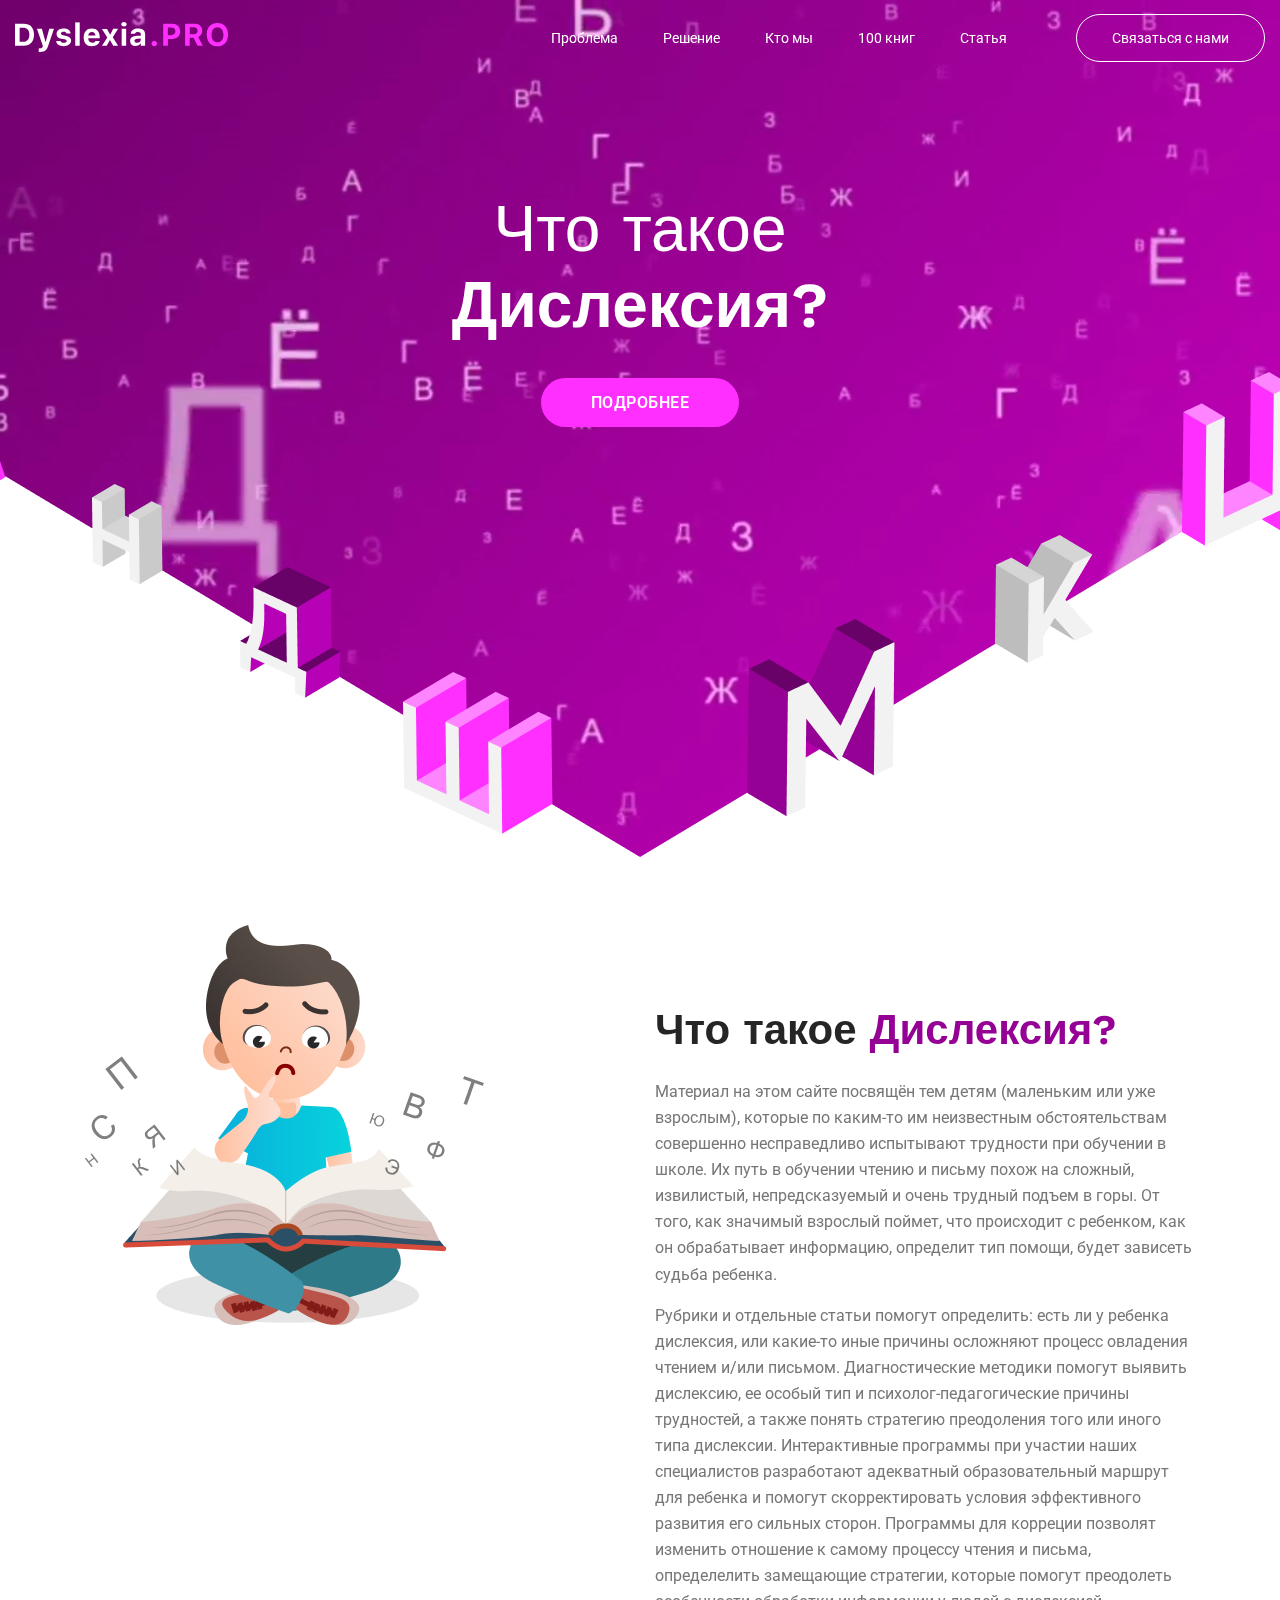
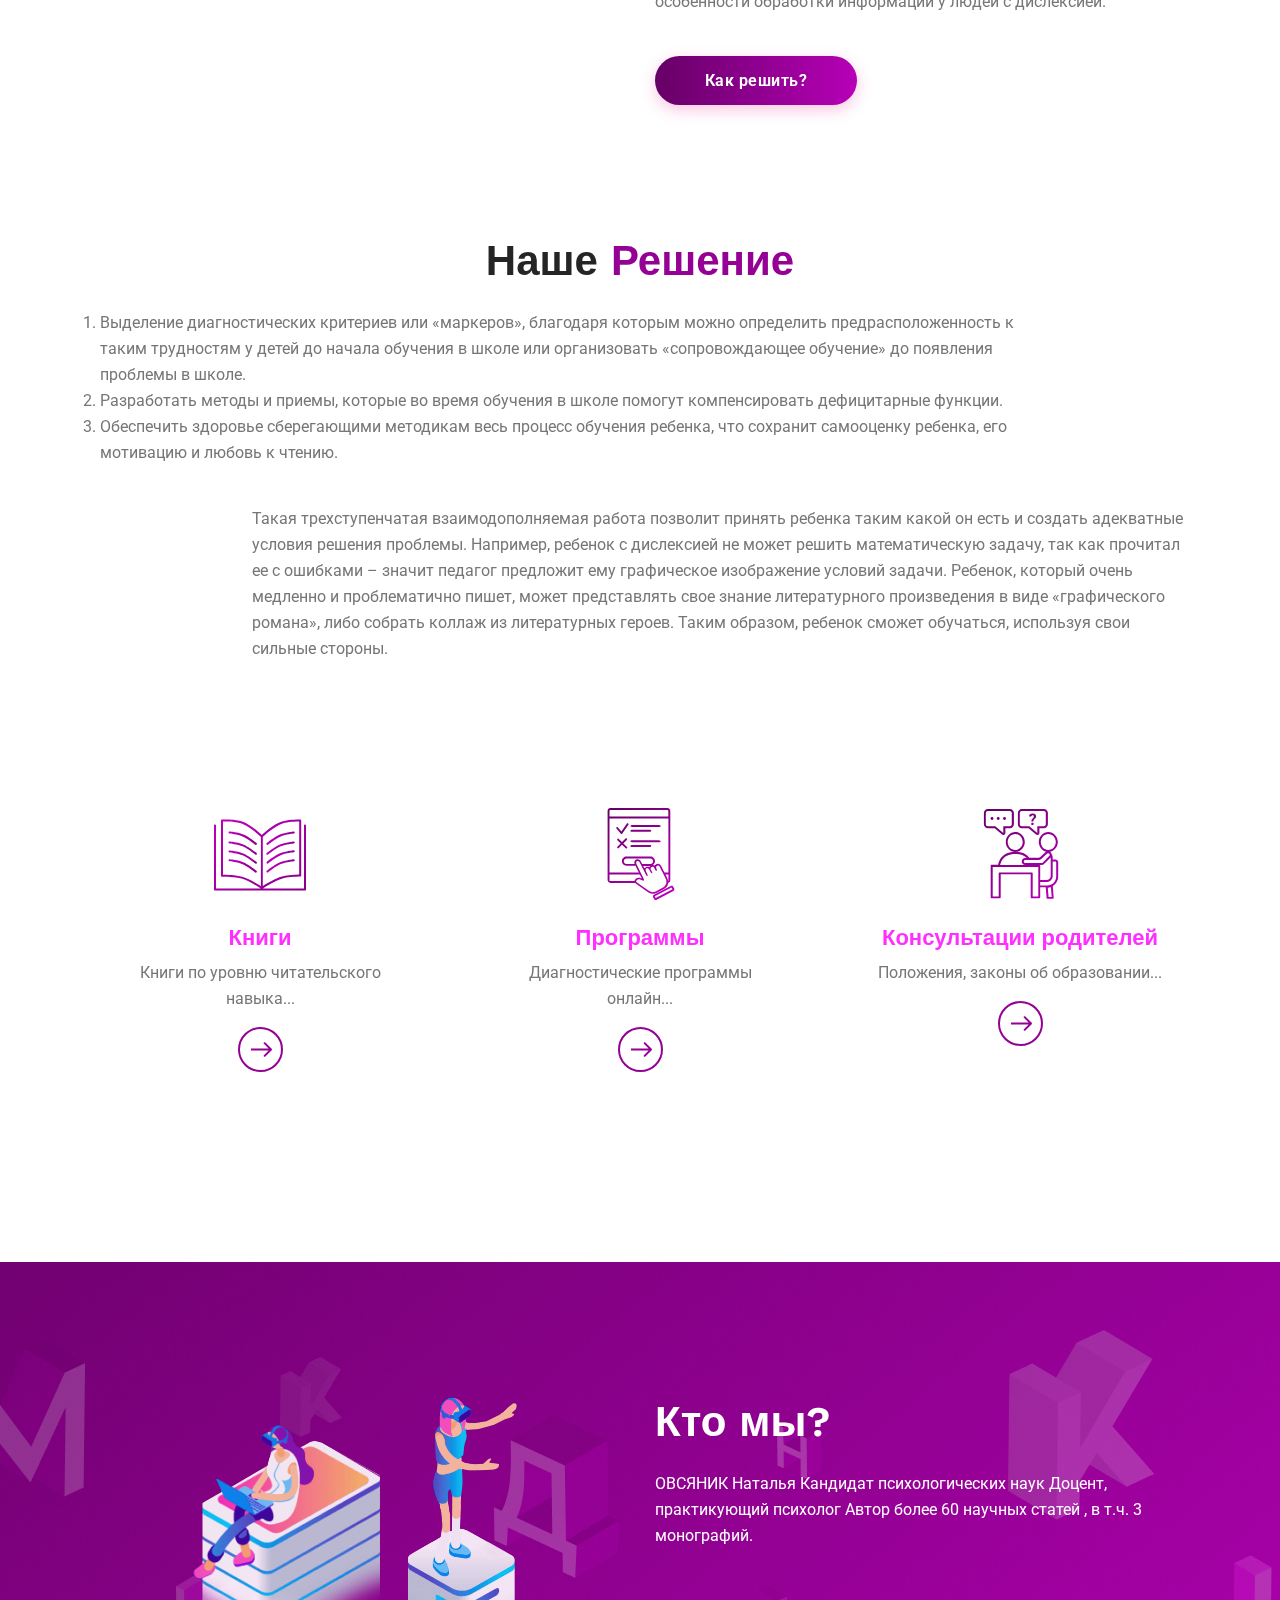
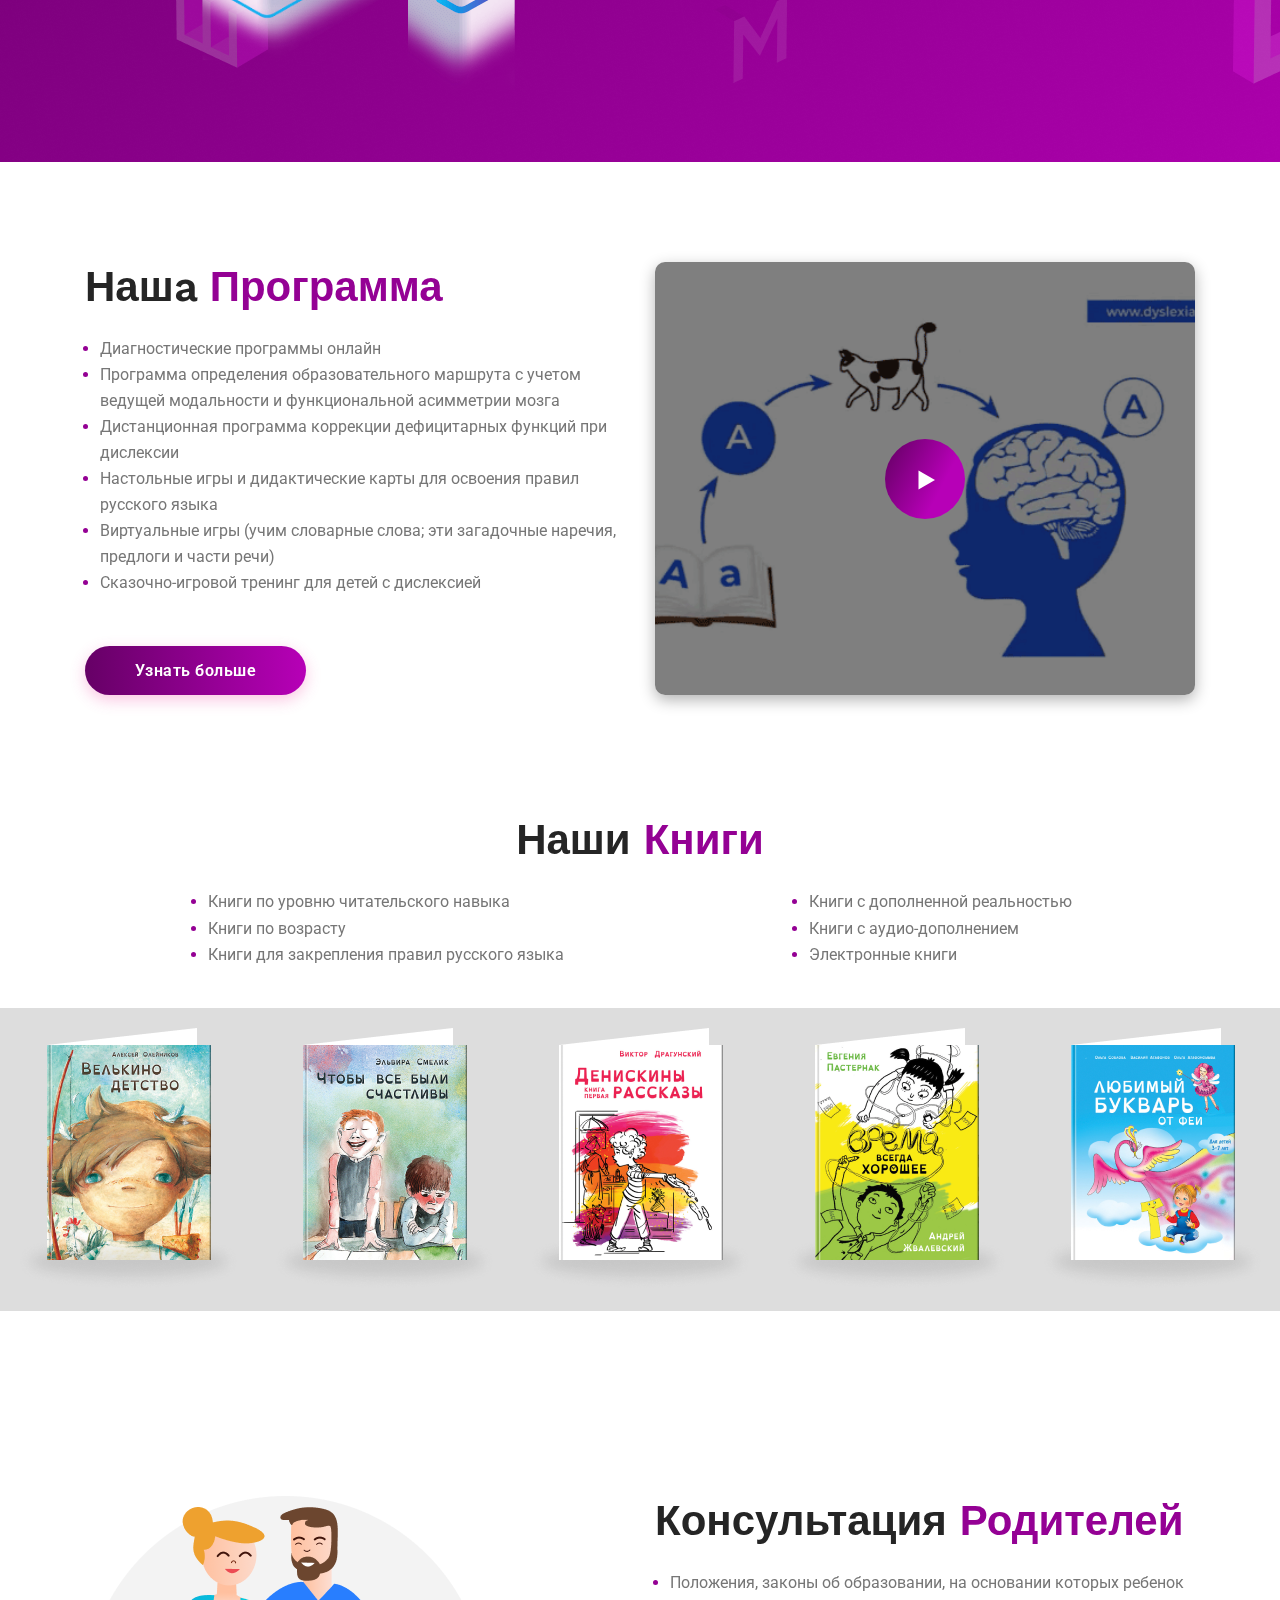
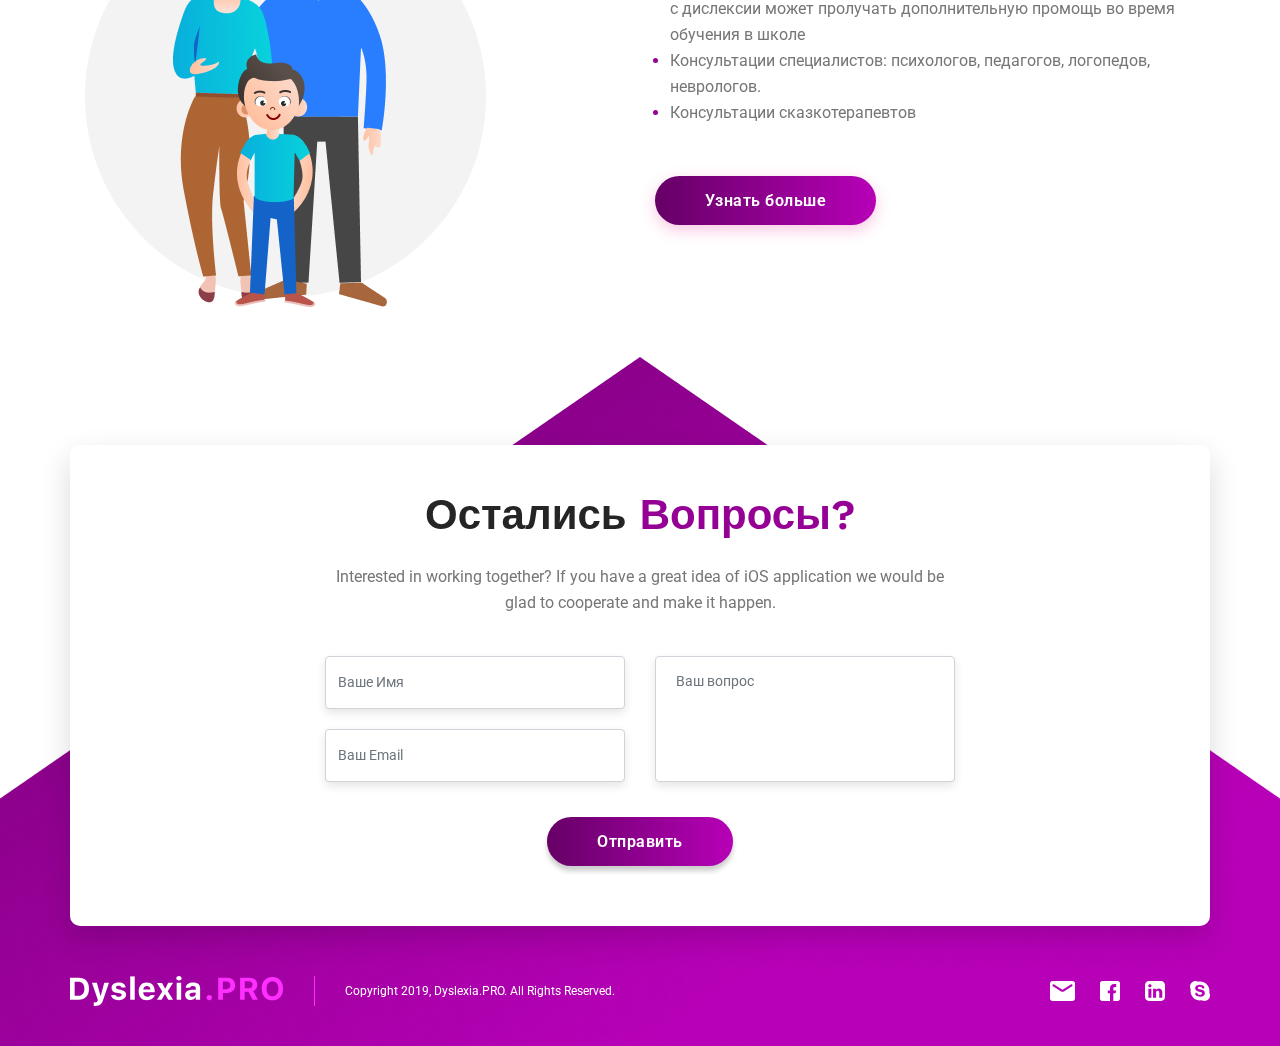
==== index.html @ e2d08152 "mail update  +  js scroll update + COntact menu item remove" ====
<!DOCTYPE html>
<html lang="en">
<head>
    <title>Dyslexia Pro</title>
    <meta charset="UTF-8">
    <meta name="viewport" content="width=device-width, initial-scale=1, shrink-to-fit=no">

    <link href="https://fonts.googleapis.com/css?family=Open+Sans:400,700%7CRoboto:400,500,700,900%7CPlayfair+Display:400,700,700i,900,900i%7CWork+Sans:400,500,600,700"
          rel="stylesheet">

    <link rel="shortcut icon" href="assets/images/favicon.ico">
    <link rel="stylesheet" href="assets/css/bootstrap.min.css">
    <link rel="stylesheet" href="assets/css/magnific-popup.css">
    <link rel="stylesheet" href="assets/css/owl.carousel.min.css">
    <link rel="stylesheet" href="assets/css/owl.theme.default.min.css">
    <link rel="stylesheet" href="assets/css/plugins.css"/>
    <link rel="stylesheet" href="assets/css/reset.css">
    <link rel="stylesheet" href="assets/css/style.css">
    <link rel="stylesheet" href="assets/css/responsive.css"/>
</head>
<body>


<header id="header" class="xs-header header-transparent header-style2 position-static">
    <div class="wrapper-menu">
        <div class="container-fluid">
            <nav class="xs-menus clearfix">

                <div class="nav-header">
                    <a class="nav-brand nav_scroll" href="#header">
                        <img src="assets/images/logo dyslexia-pro.svg" title="Dyslexia Pro" alt="logo">
                    </a>
                    <div class="nav-toggle"></div>
                </div>

                <div class="nav-menus-wrapper align-to-right">
                    <ul class="nav-menu">
                        <li><a class="nav_scroll" href="#problem">Проблема</a></li>
                        <li><a class="nav_scroll" href="#answer">Решение</a></li>
                        <li><a class="nav_scroll" href="#who">Кто мы</a></li>
                        <li><a class="nav_scroll" href="#books">100 книг</a></li>
<!--                        <li><a class="nav_scroll" href="#contacts">Контакты</a></li>-->
                        <li><a class="nav_scroll" href="article.html">Статья</a></li>
                    </ul>


                    <div class="xs-menu-button-wrapper">
                        <a href="#xs-contact-form" class="button-request button-request-mob nav_scroll">Связаться с
                            нами</a>
                    </div>
                </div>
            </nav>
        </div>
    </div>

    <div class="header_content">
        <div class="container ">

            <div class="headerContent_title">
                <h1><span class="font-weight-normal">Что такое</span> <br> Дислексия?</h1>
            </div>

            <div class="headerContent_button">
                <a class="nav_scroll" href="#problem">Подробнее</a>
            </div>

            <div class="header_video_wrapper">
                <video class="header_video d-none d-sm-block" loop muted autoplay>
                    <source src="assets/video/video-letters.mp4" type="video/mp4">
                </video>
                <video class="header_video d-block d-sm-none" loop muted autoplay>
                    <source src="assets/video/video-letters-small.mp4" type="video/mp4">
                </video>
            </div>

        </div>
    </div>

</header>


<section id="problem">
    <div class="container">
        <div class="row">

            <div class="col-md-6 col-12 problem_img">
                <img class="img-fluid" src="assets/images/boy.png" alt="boy">
            </div>

            <div class="col-md-6 col-12 problem_desc">
                <div class="problemDesc_title">
                    <h2>Что такое <span class="color-title">Дислексия?</span></h2>
                </div>

                <div class="problemDesc_content">
                    <p>Материал на этом сайте посвящён тем детям (маленьким или уже взрослым), которые по каким-то им
                        неизвестным обстоятельствам совершенно несправедливо испытывают трудности при обучении в школе.
                        Их путь в обучении чтению и письму похож на сложный, извилистый, непредсказуемый и очень трудный
                        подъем в горы. От того, как значимый взрослый поймет, что происходит с ребенком, как он
                        обрабатывает информацию, определит тип помощи, будет зависеть судьба ребенка.
                    </p>
                    <p>
                        Рубрики и отдельные статьи помогут определить: есть ли у ребенка дислексия, или какие-то иные
                        причины осложняют процесс овладения чтением и/или письмом. Диагностические методики помогут
                        выявить дислексию, ее особый тип и психолог-педагогические причины трудностей, а также понять
                        стратегию преодоления того или иного типа дислексии. Интерактивные программы при участии наших
                        специалистов разработают адекватный образовательный маршрут для ребенка и помогут
                        скорректировать условия эффективного развития его сильных сторон. Программы для корреции
                        позволят изменить отношение к самому процессу чтения и письма, определелить замещающие
                        стратегии, которые помогут преодолеть особенности обработки информации у людей с дислексией.
                    </p>
                </div>

                <div class="problemDesk_button">
                    <a class="main_button" href="#">Как решить?</a>
                </div>
            </div>

        </div>
    </div>
</section>


<section id="answer" class="our-decision">
    <div class="container">
        <div class="row">

            <div class="col-12">
                <div class="answer_title">
                    <h2>Наше <span class="color-title">Решение</span></h2>
                </div>
                <div class="answer_desc">
                    <ol class="main-list numbered-list">
                        <li>Выделение диагностических критериев или «маркеров», благодаря которым можно определить
                            предрасположенность к таким трудностям у детей до начала обучения в школе или организовать
                            «сопровождающее обучение» до появления проблемы в школе.
                        </li>
                        <li>Разработать методы и приемы, которые во время обучения в школе помогут компенсировать
                            дефицитарные функции.
                        </li>
                        <li>Обеспечить здоровье сберегающими методикам весь процесс обучения ребенка, что сохранит
                            самооценку ребенка, его мотивацию и любовь к чтению.
                        </li>
                    </ol>
                    <p>Такая трехступенчатая взаимодополняемая работа позволит принять ребенка таким какой он есть и
                        создать адекватные условия решения проблемы. Например, ребенок с дислексией не может решить
                        математическую задачу, так как прочитал ее с ошибками – значит педагог предложит ему графическое
                        изображение условий задачи. Ребенок, который очень медленно и проблематично пишет, может
                        представлять свое знание литературного произведения в виде «графического романа», либо собрать
                        коллаж из литературных героев. Таким образом, ребенок сможет обучаться, используя свои сильные
                        стороны.
                    </p>
                </div>
            </div>

            <div class="col-12 answer_blocks">
                <div class="row">
                    <div class="col-12 col-md-6 col-lg-4">
                        <div class="answer-info-block">

                            <div class="answer-info-img">
                                <img src="assets/images/book.svg" alt="book">
                            </div>

                            <div class="answer-info-block-content">
                                <h4 class="answer-info-block-title">Книги</h4>
                                <p class="answer-info-block-desc">Книги по уровню читательского навыка...</p>
                            </div>

                            <div class="answer-info-block-button">
                                <a class="nav_scroll" href="#books"><img src="assets/images/btn more.svg"
                                                                         alt="more"></a>
                            </div>

                        </div>
                    </div>

                    <div class="col-12 col-md-6 col-lg-4">
                        <div class="answer-info-block">

                            <div class="answer-info-img">
                                <img src="assets/images/programs.svg" alt="programs">
                            </div>

                            <div class="answer-info-block-content">
                                <h4 class="answer-info-block-title">Программы</h4>
                                <p class="answer-info-block-desc">Диагностические программы онлайн...</p>
                            </div>

                            <div class="answer-info-block-button">
                                <a class="nav_scroll" href="#program"><img src="assets/images/btn more.svg" alt="more"></a>
                            </div>
                        </div>
                    </div>

                    <div class="col-12 col-md-6 col-lg-4">
                        <div class="answer-info-block">

                            <div class="answer-info-img">
                                <img src="assets/images/parent.svg" alt="parent">
                            </div>

                            <div class="answer-info-block-content">
                                <h4 class="answer-info-block-title">Консультации родителей</h4>
                                <p class="answer-info-block-desc">Положения, законы об образовании...</p>
                            </div>

                            <div class="answer-info-block-button">
                                <a class="nav_scroll" href="#parents"><img src="assets/images/btn more.svg" alt="more"></a>
                            </div>
                        </div>
                    </div>

                </div>
            </div>


        </div>
    </div>
</section>


<section id="who">
    <div class="container">
        <div class="row">

            <div class="col-md-6 col-12 who_img">
                <img class="img-fluid" src="assets/images/VR.png" alt="vr">
            </div>

            <div class="col-md-6 col-12 how_desc">

                <div class="howContent_title">
                    <h2 class="text-white">Кто мы?</h2>
                </div>

                <div class="howContent_content">
                    <p class="text-white">ОВСЯНИК Наталья
                        Кандидат психологических наук
                        Доцент, практикующий психолог
                        Автор более 60 научных статей , в т.ч. 3 монографий.
                    </p>
                </div>
            </div>

        </div>
    </div>
</section>


<section id="program">
    <div class="container">
        <div class="row">

            <div class="col-md-6 col-12 program_desc">

                <div class="program_title">
                    <h2>Нашa <span class="color-title">Программа</span></h2>
                </div>

                <div class="program_content">
                    <ul class="main-list color-disc">
                        <li><span>Диагностические программы онлайн</span></li>
                        <li><span>Программа определения образовательного маршрута с учетом ведущей модальности и функциональной асимметрии мозга</span>
                        </li>
                        <li><span>Дистанционная программа коррекции дефицитарных функций при дислексии</span></li>
                        <li><span>Настольные игры и дидактические карты для освоения правил русского языка</span></li>
                        <li>
                            <span>Виртуальные игры (учим словарные слова; эти загадочные наречия, предлоги и части речи)</span>
                        </li>
                        <li><span>Сказочно-игровой тренинг для детей с дислексией</span></li>

                    </ul>
                </div>

                <div class="programDesk_button">
                    <a class="main_button" href="#">Узнать больше</a>
                </div>

            </div>

            <div class="col-md-6 col-12 program_video">
                <div class="program-intro-video">
                    <img class="program-video-img" src="assets/images/bg-video.gif" alt="video image">
                    <a href="https://www.youtube.com/watch?v=Swd5NdLiys8"
                       class="xs-video-popup video-content btn-gradient">
                        <img class="img-play" src="assets/images/playbtn.svg" alt="play">
                    </a>
                </div>
            </div>

        </div>
    </div>
</section>


<section id="books">
    <div class="container">
        <div class="row">
            <div class="col-12">

                <div class="answer_title">
                    <h2>Наши <span class="color-title">Книги</span></h2>
                </div>

                <div class="answer_desc book-description">
                    <ul class="main-list color-disc">
                        <li><span>Книги по уровню читательского навыка</span></li>
                        <li><span>Книги по возрасту</span></li>
                        <li><span>Книги для закрепления правил русского языка</span></li>
                    </ul>
                    <ul class="main-list color-disc">
                        <li><span>Книги с дополненной реальностью</span></li>
                        <li><span>Книги с аудио-дополнением</span></li>
                        <li><span>Электронные книги</span></li>
                    </ul>


                </div>

            </div>
        </div>
    </div>
</section>


<section class="books_portfolio_section">
    <div class="books-portfolio-slider owl-carousel owl-theme">

        <div class="single-portfolio portfolio-style2">
            <img src="assets/images/book 6.png" alt="">
            <div class="hover-area">
                <div class="hover-content">
                    <h3 class="hover-content-title">Велькино детство</h3>
                    <span class="hover-content-author">Алексей Олейников</span>
                    <a download href="#" class="hover-content-button">Скачать книгу</a>
                </div>
            </div>
        </div>

        <div class="single-portfolio portfolio-style2">
            <img src="assets/images/book 7.png" alt="">
            <div class="hover-area">
                <div class="hover-content">
                    <h3 class="hover-content-title">Чтобы все были счастливы</h3>
                    <span class="hover-content-author">Эльвира Смелик</span>
                    <a download href="#" class="hover-content-button">Скачать книгу</a>
                </div>
            </div>
        </div>

        <div class="single-portfolio portfolio-style2">
            <img src="assets/images/book 8.png" alt="">
            <div class="hover-area">
                <div class="hover-content">
                    <h3 class="hover-content-title">Денискины рассказы</h3>
                    <span class="hover-content-author">Виктор Драгунский</span>
                    <a download href="#" class="hover-content-button">Скачать книгу</a>
                </div>
            </div>
        </div>

        <div class="single-portfolio portfolio-style2">
            <img src="assets/images/book 9.png" alt="">
            <div class="hover-area">
                <div class="hover-content">
                    <h3 class="hover-content-title">Время всегда хорошее</h3>
                    <span class="hover-content-author">Евгения Пастернак</span>
                    <span class="hover-content-author">Андрей Жвалевский</span>
                    <a download href="#" class="hover-content-button">Скачать книгу</a>
                </div>
            </div>
        </div>

        <div class="single-portfolio portfolio-style2">
            <img src="assets/images/book 10.png" alt="">
            <div class="hover-area">
                <div class="hover-content">
                    <h3 class="hover-content-title">Любимый букварь от феи</h3>
                    <span class="hover-content-author">Ольга Соблова</br>Василий Агафонов</br>Ольга Агафонов</span>
                    <a download href="#" class="hover-content-button">Скачать книгу</a>
                </div>
            </div>
        </div>

        <div class="single-portfolio portfolio-style2">
            <img src="assets/images/book 11.png" alt="">
            <div class="hover-area">
                <div class="hover-content">
                    <h3 class="hover-content-title">А что скажешь ты?</h3>
                    <span class="hover-content-author">Роман Грачев</span>
                    <a download href="#" class="hover-content-button">Скачать книгу</a>
                </div>
            </div>
        </div>
        <div class="single-portfolio portfolio-style2">
            <img src="assets/images/book 12.png" alt="">
            <div class="hover-area">
                <div class="hover-content">
                    <h3 class="hover-content-title">Сказка про серенького волка и зеленую береточку</h3>
                    <span class="hover-content-author">Ая Эн</span>
                    <a download href="#" class="hover-content-button">Скачать книгу</a>
                </div>
            </div>
        </div>
        <div class="single-portfolio portfolio-style2">
            <img src="assets/images/book 13.png" alt="">
            <div class="hover-area">
                <div class="hover-content">
                    <h3 class="hover-content-title">Слово за словом</h3>
                    <span class="hover-content-author">&nbsp</span>
                    <a download href="#" class="hover-content-button">Скачать книгу</a>
                </div>
            </div>
        </div>
        <div class="single-portfolio portfolio-style2">
            <img src="assets/images/book 14.png" alt="">
            <div class="hover-area">
                <div class="hover-content">
                    <h3 class="hover-content-title">A pear and a bear</h3>
                    <span class="hover-content-author">Tanja Russita</span>
                    <a download href="#" class="hover-content-button">Скачать книгу</a>
                </div>
            </div>
        </div>
        <div class="single-portfolio portfolio-style2">
            <img src="assets/images/book 15.png" alt="">
            <div class="hover-area">
                <div class="hover-content">
                    <h3 class="hover-content-title">Sun. Rain. Snow. Wind.</h3>
                    <span class="hover-content-author">Tanja Russita</span>
                    <a download href="#" class="hover-content-button">Скачать книгу</a>
                </div>
            </div>
        </div>
        <div class="single-portfolio portfolio-style2">
            <img src="assets/images/book 16.png" alt="">
            <div class="hover-area">
                <div class="hover-content">
                    <h3 class="hover-content-title">A dog in the fog</h3>
                    <span class="hover-content-author">Tanja Russita</span>
                    <a download href="#" class="hover-content-button">Скачать книгу</a>
                </div>
            </div>
        </div>
        <div class="single-portfolio portfolio-style2">
            <img src="assets/images/book 17.png" alt="">
            <div class="hover-area">
                <div class="hover-content">
                    <h3 class="hover-content-title">Aron and Nora</h3>
                    <span class="hover-content-author">Tanja Russita</span>
                    <a download href="#" class="hover-content-button">Скачать книгу</a>
                </div>
            </div>
        </div>
        <div class="single-portfolio portfolio-style2">
            <img src="assets/images/book 18.png" alt="">
            <div class="hover-area">
                <div class="hover-content">
                    <h3 class="hover-content-title">Арчi</h3>
                    <span class="hover-content-author">Катерина Егорушкiна</span>
                    <a download href="#" class="hover-content-button">Скачать книгу</a>
                </div>
            </div>
        </div>
        <div class="single-portfolio portfolio-style2">
            <img src="assets/images/book 19.png" alt="">
            <div class="hover-area">
                <div class="hover-content">
                    <h3 class="hover-content-title">Огниво</h3>
                    <span class="hover-content-author">Ганс Христиан Андерсен</span>
                    <a download href="#" class="hover-content-button">Скачать книгу</a>
                </div>
            </div>
        </div>

        <div class="single-portfolio portfolio-style2">
            <img src="assets/images/book 20.png" alt="">
            <div class="hover-area">
                <div class="hover-content">
                    <h3 class="hover-content-title">Дюймовочка</h3>
                    <span class="hover-content-author">Ганс Христиан Андерсен</span>
                    <a download href="#" class="hover-content-button">Скачать книгу</a>
                </div>
            </div>
        </div>
        <div class="single-portfolio portfolio-style2">
            <img src="assets/images/book 21.png" alt="">
            <div class="hover-area">
                <div class="hover-content">
                    <h3 class="hover-content-title">Снежная королева</h3>
                    <span class="hover-content-author">Ганс Христиан Андерсен</span>
                    <a download href="#" class="hover-content-button">Скачать книгу</a>
                </div>
            </div>
        </div>
        <div class="single-portfolio portfolio-style2">
            <img src="assets/images/book 22.png" alt="">
            <div class="hover-area">
                <div class="hover-content">
                    <h3 class="hover-content-title">Гадкий утёнок</h3>
                    <span class="hover-content-author">Ганс Христиан Андерсен</span>
                    <a download href="#" class="hover-content-button">Скачать книгу</a>
                </div>
            </div>
        </div>
        <div class="single-portfolio portfolio-style2">
            <img src="assets/images/book 23.png" alt="">
            <div class="hover-area">
                <div class="hover-content">
                    <h3 class="hover-content-title">Лён</h3>
                    <span class="hover-content-author">Ганс Христиан Андерсен</span>
                    <a download href="#" class="hover-content-button">Скачать книгу</a>
                </div>
            </div>
        </div>
        <div class="single-portfolio portfolio-style2">
            <img src="assets/images/book 24.png" alt="">
            <div class="hover-area">
                <div class="hover-content">
                    <h3 class="hover-content-title">Сильва и нелюбимый рог</h3>
                    <span class="hover-content-author">Мари Пиньон</span>
                    <a download href="#" class="hover-content-button">Скачать книгу</a>
                </div>
            </div>
        </div>
        <div class="single-portfolio portfolio-style2">
            <img src="assets/images/book 25.png" alt="">
            <div class="hover-area">
                <div class="hover-content">
                    <h3 class="hover-content-title">Драконов камень</h3>
                    <span class="hover-content-author">Алекс Акамен</span>
                    <a download href="#" class="hover-content-button">Скачать книгу</a>
                </div>
            </div>
        </div>


    </div>
</section>


<section id="parents">
    <div class="container">
        <div class="row">

            <div class="col-md-6 col-12 parents_img">
                <img class="img-fluid" src="assets/images/parents.png" alt="boy">
            </div>

            <div class="col-md-6 col-12 parents_desc">
                <div class="parentsDesc_title">
                    <h2>Консультация <span class="color-title">Родителей</span></h2>
                </div>

                <div class="parentsDesc_content">
                    <ul class="main-list color-disc">
                        <li><span>Положения, законы об образовании, на основании которых ребенок с дислексии может пролучать дополнительную промощь во время обучения в школе</span>
                        </li>
                        <li><span>Консультации специалистов: психологов, педагогов, логопедов, неврологов.</span></li>
                        <li><span>Консультации сказкотерапевтов</span></li>
                    </ul>
                </div>

                <div class="parentsDesk_button">
                    <a class="main_button" href="#">Узнать больше</a>
                </div>
            </div>

        </div>
    </div>
</section>


<footer id="footer">
    <div class="container">
        <div class="row footer_form">

            <div class="col-12">
                <div class="footerForm_desc">
                    <div class="footerForm_title">
                        <h2>Остались <span class="color-title">Вопросы?</span></h2>
                    </div>

                    <div class="footerForm_content">
                        <p>Interested in working together? If you have a great idea of iOS application we would be glad
                            to cooperate and make it happen.</p>
                    </div>
                </div>
            </div>

            <div class="col-12">
                <div class="form-wrapper">
                    <form action="#" id="xs-contact-form" class="contact-form" method="post">

                        <div class="row form_elements">
                            <div class="col-md-6 col-12 area_inputs">
                                <input type="text" placeholder="Ваше Имя" name="name" id="xs_contact_name"
                                       class="form-control form-control_input">
                                <input type="email" placeholder="Ваш Email" name="email" id="xs_contact_email"
                                       class="form-control form-control_input">
                            </div>

                            <div class="col-md-6 col-12">
                      <textarea name="massage" id="x_contact_massage" placeholder="Ваш вопрос"
                                class="form-control form-control_textarea"></textarea>
                            </div>
                        </div>

                        <div class="button_wrapper">
                            <button type="submit" name="submit" id="xs_contact_submit" class="form_button main_button">
                                Отправить
                            </button>
                        </div>

                    </form>
                </div>
            </div>
        </div>


        <div id="contacts" class="row footer_info">

            <div class="footer_info-left">
                <div class="footer_logo">
                    <a class="nav_scroll" href="#header"><img src="assets/images/logo dyslexia-pro.svg" alt="logo"></a>
                </div>
                <div class="footer_copyright">
                    Copyright 2019, Dyslexia.PRO. All Rights Reserved.
                </div>
            </div>

            <div class="footer_links">
                <div class="footerLinks_block footerLinks_mail">
                    <a href="mailto:xxxxxxx"><img src="assets/images/mail.svg" alt="mail"></a>
                </div>
                <div class="footerLinks_block footerLinks_facebook">
                    <a href="https://facebook.com"><img src="assets/images/FB.svg" alt="facebook"></a>
                </div>
                <div class="footerLinks_block footerLinks_linkedin">
                    <a href="https://linkedin.com"><img src="assets/images/LI.svg" alt="linkedin"></a>
                </div>
                <div class="footerLinks_block footerLinks_skype">
                    <a href="skype:xxxxxxx?add"><img src="assets/images/skype.svg" alt="skype"></a>
                </div>
            </div>


        </div>
    </div>
</footer>


<!-- Library -->

<script src="assets/js/jquery-3.2.1.min.js"></script>
<script src="assets/js/plugins.js"></script>
<script src="assets/js/Popper.js"></script>
<script src="assets/js/bootstrap.min.js"></script>
<script src="assets/js/jquery.magnific-popup.min.js"></script>
<script src="assets/js/owl.carousel.min.js"></script>

<!-- My Scripts-->

<script src="assets/js/main.js"></script>

</body>
</html>
---- assets/css/plugins.css ----
/*
Author: XpeedStudio
Author URI: https://xpeedstudio.com
*/


@charset "UTF-8";

.nav-brand,.nav-brand:focus,.nav-brand:hover,.nav-menu>li>a{color:#70798b}.xs_nav{width:100%;height:70px;display:table;position:relative;font-family:inherit;background-color:#fff}.xs_nav *{box-sizing:border-box;-webkit-tap-highlight-color:transparent}.xs_nav-portrait{height:60px}.xs_nav-fixed-wrapper{width:100%;left:0;z-index:19998;will-change:opacity}.xs_nav-fixed-wrapper.fixed{position:fixed!important;-webkit-animation:fade .5s;animation:fade .5s}@keyframes fade{from{opacity:.999}to{opacity:1}}.xs_nav-fixed-wrapper .xs_nav{margin-right:auto;margin-left:auto}.xs_nav-fixed-placeholder{width:100%;display:none}.xs_nav-fixed-placeholder.xs_nav-fixed-placeholder.visible{display:block}.nav-toggle,.xs_nav-hidden .nav-header{display:none}.xs_nav-hidden{width:0!important;height:0!important;margin:0!important;padding:0!important;position:absolute;top:-9999px}.align-to-right{float:right}.nav-header{float:left}.nav-brand{line-height:70px;padding:0 15px;font-size:24px;text-decoration:none!important}.xs_nav-portrait .nav-brand{font-size:18px;line-height:48px}.nav-logo>img{height:48px;margin:11px auto;padding:0 15px;float:left}.nav-logo:focus>img{outline:initial}.xs_nav-portrait .nav-logo>img{height:36px;margin:6px auto 6px 15px;padding:0}.nav-toggle{width:30px;height:30px;padding:6px 2px 0;position:absolute;top:50%;margin-top:-14px;right:15px;cursor:pointer}.nav-toggle:before{content:"";position:absolute;width:24px;height:2px;background-color:#70798b;border-radius:10px;box-shadow:0 .5em 0 0 #70798b,0 1em 0 0 #70798b}.xs_nav-portrait .nav-toggle{display:block}.xs_nav-portrait .nav-menus-wrapper{width:320px;height:100%;top:0;left:-400px;position:fixed;background-color:#fff;z-index:20000;overflow-y:auto;-webkit-overflow-scrolling:touch;-webkit-transition-duration:.8s;transition-duration:.8s;-webkit-transition-timing-function:ease;transition-timing-function:ease}.xs_nav-portrait .nav-menus-wrapper.nav-menus-wrapper-right{left:auto;right:-400px}.xs_nav-portrait .nav-menus-wrapper.nav-menus-wrapper-open{left:0}.xs_nav-portrait .nav-menus-wrapper.nav-menus-wrapper-right.nav-menus-wrapper-open{left:auto;right:0}.nav-menus-wrapper-close-button{width:30px;height:40px;margin:10px 7px;display:none;float:right;color:#70798b;font-size:26px;cursor:pointer}.xs_nav-portrait .nav-menus-wrapper-close-button{display:block}.nav-menu{margin:0;padding:0;list-style:none;line-height:normal;font-size:0}.xs_nav-portrait .nav-menu{width:100%}.nav-menu.nav-menu-centered{text-align:center}.nav-menu.nav-menu-centered>li{float:none}.nav-menu>li{display:inline-block;float:none;text-align:left}.xs_nav-portrait .nav-menu>li{width:100%;position:relative;border-top:solid 1px #f0f0f0}.xs_nav-portrait .nav-menu>li:last-child{border-bottom:solid 1px #f0f0f0}.nav-menu+.nav-menu>li:first-child{border-top:none}.nav-menu>li>a{height:100%;padding:26px 15px;display:inline-block;position:relative;text-decoration:none;font-size:14px;-webkit-transition:color .3s,background .3s;transition:color .3s,background .3s}.xs_nav-portrait .nav-menu>li>a{width:100%;height:auto;padding:12px 15px 12px 26px}.nav-menu>li.active>a,.nav-menu>li.focus>a,.nav-menu>li:hover>a{color:#967ADC}.nav-menu>li>a>[class*=ion-],.nav-menu>li>a>i{width:18px;height:16px;line-height:16px;-webkit-transform:scale(1.4);-ms-transform:scale(1.4);transform:scale(1.4)}.nav-menu>li>a>[class*=ion-]{width:16px;display:inline-block;-webkit-transform:scale(1.8);-ms-transform:scale(1.8);transform:scale(1.8)}.xs_nav-portrait .nav-menu.nav-menu-social{width:100%;text-align:center}.nav-menu.nav-menu-social>li{text-align:center;float:none;border:none!important}.xs_nav-portrait .nav-menu.nav-menu-social>li{width:auto}.nav-menu.nav-menu-social>li>a>[class*=ion-]{font-size:12px}.nav-menu.nav-menu-social>li>a>.fa{font-size:14px}.xs_nav-portrait .nav-menu.nav-menu-social>li>a{padding:15px}.submenu-indicator{margin-left:6px;margin-top:6px;float:right;-webkit-transition:all .3s;transition:all .3s}.xs_nav-portrait .submenu-indicator{width:54px;height:44px;margin-top:0;position:absolute;top:0;right:0;text-align:center;z-index:20000}.submenu-indicator-chevron{height:6px;width:6px;display:block;border-style:solid;border-width:0 1px 1px 0;border-color:transparent #70798b #70798b transparent;-webkit-transform:rotate(45deg);-ms-transform:rotate(45deg);transform:rotate(45deg);-webkit-transition:border .3s;transition:border .3s}.xs_nav-portrait .submenu-indicator-chevron{position:absolute;top:18px;left:24px}.nav-menu>.active>a .submenu-indicator-chevron,.nav-menu>.focus>a .submenu-indicator-chevron,.nav-menu>li:hover>a .submenu-indicator-chevron{border-color:transparent #967ADC #967ADC transparent}.xs_nav-portrait .submenu-indicator.submenu-indicator-up{-webkit-transform:rotate(-180deg);-ms-transform:rotate(-180deg);transform:rotate(-180deg)}.nav-overlay-panel{width:100%;height:100%;top:0;left:0;position:fixed;display:none;z-index:19999}.no-scroll{touch-action:none;overflow-x:hidden}.nav-search{height:70px;float:right;z-index:19998}.xs_nav-portrait .nav-search{height:48px;padding:0 10px;margin-right:52px}.xs_nav-hidden .nav-search{display:none}.nav-search-button{width:70px;height:70px;line-height:70px;text-align:center;cursor:pointer;background-color:#fbfcfd}.xs_nav-portrait .nav-search-button{width:50px;height:48px;line-height:46px;font-size:22px}.nav-search-icon{width:14px;height:14px;margin:2px 8px 8px 4px;display:inline-block;vertical-align:middle;position:relative;color:#70798b;text-align:left;text-indent:-9999px;border:2px solid;border-radius:50%;-webkit-transform:rotate(-45deg);-ms-transform:rotate(-45deg);transform:rotate(-45deg);-webkit-transition:color .3s;transition:color .3s}.nav-search-icon:after,.nav-search-icon:before{content:'';pointer-events:none}.nav-search-icon:before{width:2px;height:11px;top:11px;position:absolute;left:50%;border-radius:0 0 1px 1px;box-shadow:inset 0 0 0 32px;-webkit-transform:translateX(-50%);-ms-transform:translateX(-50%);transform:translateX(-50%)}.nav-search-button:hover .nav-search-icon{color:#967ADC}.nav-search>form{width:100%;height:100%;padding:0 auto;display:none;position:absolute;left:0;top:0;background-color:#fff;z-index:99}.nav-search-inner{width:70%;height:70px;margin:auto;display:table}.xs_nav-portrait .nav-search-inner{height:48px}.nav-search-inner input[type=search],.nav-search-inner input[type=text]{height:70px;width:100%;margin:0;padding:0 12px;font-size:26px;text-align:center;color:#70798b;outline:0;line-height:70px;border:none;background-color:transparent;-webkit-transition:all .3s;transition:all .3s}.xs_nav-portrait .nav-search-inner input[type=search],.xs_nav-portrait .nav-search-inner input[type=text]{height:48px;font-size:18px;line-height:48px}.nav-search-close-button{width:28px;height:28px;display:block;position:absolute;right:20px;top:20px;line-height:normal;color:#70798b;font-size:20px;cursor:pointer;text-align:center}.nav-button,.nav-text{display:inline-block;font-size:14px}.xs_nav-portrait .nav-search-close-button{top:10px;right:14px}.nav-button{margin:18px 15px 0;padding:8px 14px;color:#fff;text-align:center;text-decoration:none;border-radius:4px;background-color:#967ADC;-webkit-transition:opacity .3s;transition:opacity .3s}.nav-button:focus,.nav-button:hover{color:#fff;text-decoration:none;opacity:.85}.xs_nav-portrait .nav-button{width:calc(100% - 52px);margin:17px 26px}.nav-text{margin:25px 15px;color:#70798b}.xs_nav-portrait .nav-text{width:calc(100% - 52px);margin:12px 26px 0}.xs_nav-portrait .nav-text+ul{margin-top:15px}.nav-dropdown{min-width:200px;margin:0;padding:0;display:none;position:absolute;list-style:none;z-index:98;white-space:nowrap}.xs_nav-portrait .nav-dropdown{width:100%;position:static;left:0}.nav-dropdown .nav-dropdown{left:100%}.nav-menu>li>.nav-dropdown{border-top:solid 1px #f0f0f0}.nav-dropdown>li{width:100%;float:left;clear:both;position:relative;text-align:left}.nav-dropdown>li>a{width:100%;padding:16px 20px;display:inline-block;text-decoration:none;float:left;font-size:13px;color:#70798b;background-color:#fdfdfd;-webkit-transition:color .3s,background .3s;transition:color .3s,background .3s}.nav-dropdown>li.focus>a,.nav-dropdown>li:hover>a{color:#967ADC}.nav-dropdown.nav-dropdown-left{right:0}.nav-dropdown>li>.nav-dropdown-left{left:auto;right:100%}.xs_nav-landscape .nav-dropdown.nav-dropdown-left>li>a{text-align:right}.xs_nav-portrait .nav-dropdown>li>a{padding:12px 20px 12px 30px}.xs_nav-portrait .nav-dropdown>li>ul>li>a{padding-left:50px}.xs_nav-portrait .nav-dropdown>li>ul>li>ul>li>a{padding-left:70px}.xs_nav-portrait .nav-dropdown>li>ul>li>ul>li>ul>li>a{padding-left:90px}.xs_nav-portrait .nav-dropdown>li>ul>li>ul>li>ul>li>ul>li>a{padding-left:110px}.nav-dropdown .submenu-indicator{right:15px;top:16px;position:absolute}.xs_nav-portrait .nav-dropdown .submenu-indicator{right:0;top:0}.nav-dropdown .submenu-indicator .submenu-indicator-chevron{-webkit-transform:rotate(-45deg);-ms-transform:rotate(-45deg);transform:rotate(-45deg)}.xs_nav-portrait .nav-dropdown .submenu-indicator .submenu-indicator-chevron{-webkit-transform:rotate(45deg);-ms-transform:rotate(45deg);transform:rotate(45deg)}.nav-dropdown>.focus>a .submenu-indicator-chevron,.nav-dropdown>li:hover>a .submenu-indicator-chevron{border-color:transparent #967ADC #967ADC transparent}.xs_nav-landscape .nav-dropdown.nav-dropdown-left .submenu-indicator{left:10px}.xs_nav-landscape .nav-dropdown.nav-dropdown-left .submenu-indicator .submenu-indicator-chevron{-webkit-transform:rotate(135deg);-ms-transform:rotate(135deg);transform:rotate(135deg)}.nav-dropdown-horizontal{width:100%;left:0;background-color:#fdfdfd;border-top:solid 1px #f0f0f0}.nav-dropdown-horizontal .nav-dropdown-horizontal{width:100%;top:100%;left:0}.xs_nav-portrait .nav-dropdown-horizontal .nav-dropdown-horizontal{border-top:none}.nav-dropdown-horizontal>li{width:auto;clear:none;position:static}.megamenu-panel [class*=container],.xs_nav-portrait .nav-dropdown-horizontal>li{width:100%}.nav-dropdown-horizontal>li>a{position:relative}.nav-dropdown-horizontal .submenu-indicator{height:18px;top:11px;-webkit-transform:rotate(90deg);-ms-transform:rotate(90deg);transform:rotate(90deg)}.xs_nav-portrait .nav-dropdown-horizontal .submenu-indicator{height:42px;top:0;-webkit-transform:rotate(0);-ms-transform:rotate(0);transform:rotate(0)}.xs_nav-portrait .nav-dropdown-horizontal .submenu-indicator.submenu-indicator-up{-webkit-transform:rotate(-180deg);-ms-transform:rotate(-180deg);transform:rotate(-180deg)}.megamenu-panel{width:100%;padding:15px;display:none;position:absolute;font-size:14px;z-index:98;text-align:left;color:inherit;border-top:solid 1px #f0f0f0;background-color:#fdfdfd}.megamenu-tabs-nav>li>a,.megamenu-tabs-pane{border:1px solid #eff0f2;color:#70798b;font-size:13px}.xs_nav-portrait .megamenu-panel{padding:25px;position:static;display:block}.megamenu-panel [class*=container] [class*=col-]{padding:0}.megamenu-panel-half{width:50%}.megamenu-panel-quarter{width:25%}.megamenu-panel-row,.xs_nav-portrait .megamenu-panel-half,.xs_nav-portrait .megamenu-panel-quarter{width:100%}.megamenu-panel-row:after,.megamenu-panel-row:before{display:table;content:"";line-height:0}.megamenu-panel-row:after{clear:both}.megamenu-panel-row [class*=col-]{display:block;min-height:20px;float:left;margin-left:3%}.megamenu-panel-row [class*=col-]:first-child{margin-left:0}.xs_nav-portrait .megamenu-panel-row [class*=col-]{float:none;display:block;width:100%!important;margin-left:0;margin-top:15px}.xs_nav-portrait .megamenu-panel-row:first-child [class*=col-]:first-child{margin-top:0}.megamenu-panel-row .col-1{width:5.583333333333%}.megamenu-panel-row .col-2{width:14.166666666666%}.megamenu-panel-row .col-3{width:22.75%}.megamenu-panel-row .col-4{width:31.333333333333%}.megamenu-panel-row .col-5{width:39.916666666667%}.megamenu-panel-row .col-6{width:48.5%}.megamenu-panel-row .col-7{width:57.083333333333%}.megamenu-panel-row .col-8{width:65.666666666667%}.megamenu-panel-row .col-9{width:74.25%}.megamenu-panel-row .col-10{width:82.833333333334%}.megamenu-panel-row .col-11{width:91.416666666667%}.megamenu-panel-row .col-12{width:100%}.megamenu-tabs{width:100%;float:left;display:block}.megamenu-tabs-nav{width:20%;margin:0;padding:0;float:left;list-style:none}.xs_nav-portrait .megamenu-tabs-nav{width:100%}.megamenu-tabs-nav>li>a{width:100%;padding:10px 16px;float:left;text-decoration:none;outline:0;background-color:#fff;-webkit-transition:background .3s;transition:background .3s}.megamenu-tabs-nav>li.active a,.megamenu-tabs-nav>li:hover a{background-color:#f5f5f5}.megamenu-tabs-pane{width:80%;min-height:30px;padding:20px;float:right;display:none;opacity:0;background-color:#fff;-webkit-transition:opacity .5s;transition:opacity .5s}.megamenu-tabs-pane.active{display:block;opacity:1}.xs_nav-portrait .megamenu-tabs-pane{width:100%}.megamenu-lists{width:100%;display:table}.megamenu-list{width:100%;margin:0 0 15px;padding:0;display:inline-block;float:left;list-style:none}.megamenu-list:last-child{margin:0;border:none}.xs_nav-landscape .megamenu-list{margin:-15px 0;padding:20px 0;border-right:solid 1px #f0f0f0}.xs_nav-landscape .megamenu-list:last-child{border:none}.megamenu-list>li>a{width:100%;padding:10px 15px;display:inline-block;color:#70798b;text-decoration:none;font-size:13px;-webkit-transition:all .3s;transition:all .3s}.megamenu-list>li>a:hover{color:#fff;background-color:#967ADC}.megamenu-list>li.megamenu-list-title>a{font-size:12px;font-weight:600;text-transform:uppercase;opacity:.8;color:#70798b}.megamenu-list>li.megamenu-list-title>a:hover{opacity:1;background-color:transparent}.xs_nav-landscape .list-col-2{width:50%}.xs_nav-landscape .list-col-3{width:33%}.xs_nav-landscape .list-col-4{width:25%}
---- assets/css/style.css ----
/* === Public === */

html {
    display: block;
    min-height: 100%;
    height: 100%;
    overflow-x: hidden;
}

body {
    margin: 0 auto;
    padding: 0;
    overflow-x: hidden;
    font-family: "Roboto", sans-serif;
    font-weight: 400;
}

.wrapper-menu {
    margin: 0 auto;
    max-width: 1300px;
}

section {
    margin: 0 auto;
    max-width: 1440px;
}

h1 {
    font-family: 'Work Sans', sans-serif;
    font-size: 64px;
    font-weight: 600;
    font-style: normal;
    font-stretch: normal;
    line-height: normal;
    letter-spacing: normal;
    color: #fff;
}

h2 {
    margin-bottom: 25px;
    font-family: 'Work Sans', sans-serif;
    font-size: 42px;
    font-weight: 600;
    font-style: normal;
    font-stretch: normal;
    line-height: normal;
    letter-spacing: normal;
    color: #252525;
}

h3 {
    font-family: 'Work Sans', sans-serif;
    font-size: 26px;
    font-weight: 600;
    font-style: normal;
    font-stretch: normal;
    line-height: normal;
    letter-spacing: normal;
    color: #fff;
    padding: 0 20px;
}

h4 {
    font-family: 'Work Sans', sans-serif;
    font-size: 22px;
    font-weight: bold;
    font-style: normal;
    font-stretch: normal;
    line-height: normal;
    letter-spacing: normal;
    color: #ff2fff;
}

p {
    font-family: 'Roboto', sans-serif;
    font-size: 16px;
    font-weight: normal;
    font-style: normal;
    font-stretch: normal;
    line-height: 1.63;
    letter-spacing: normal;
    color: #767676;
}

.main-list {
  font-family: 'Roboto', sans-serif;
  font-size: 16px;
  font-weight: normal;
  font-style: normal;
  font-stretch: normal;
  line-height: 1.63;
  letter-spacing: normal;
  color: #767676;

}

.color-title {
    display: inline-block;
    color: #940194;
}

.main_button {
    display: inline-block;
    padding: 15px 50px;
    font-size: 16px;
    font-weight: 600;
    font-style: normal;
    font-stretch: normal;
    line-height: normal;
    letter-spacing: 0.48px;
    color: #ffffff;
    border-radius: 100px;
    box-shadow: 0 5px 15px 0 rgba(237, 66, 158, 0.3);
    background-image: linear-gradient(to right, #660066, #b700b7);
}

.main_button:hover {
    color: #fff;
}

.main_button:focus {
    background-image: linear-gradient(to left, #660066, #b700b7);
}


/* === Nav === */

.header-transparent {
    position: absolute;
    top: 0;
    left: 0;
    width: 100%;
    z-index: 100;
}

.header-transparent .xs-top-bar {
    background-color: rgba(0, 0, 0, 0.25);
}

.header-transparent .xs-menus .nav-menu > li > a {
    color: #fff;
}

.header-transparent .xs-header {
    border-bottom: 1px solid rgba(255, 255, 255, 0.2);
}

.header-transparent .xs-menu-tools > li > a {
    color: #fff;
}

.header-transparent .xs-menus .nav-menu > li > a::before {
    background-color: #fefefe;
}

.xs-menus .nav-menu > li {
    margin-right: 20px;
}

.xs-menus .nav-menu > li:last-child {
    margin-right: 0px;
}

.xs-menus .nav-menu > li > a {
    color: #333333;
    font-size: 0.875rem;
    padding: 0 10px;
    position: relative;
    -webkit-transition: all 0.4s ease;
    -o-transition: all 0.4s ease;
    transition: all 0.4s ease;
}

.nav-menu li.active > a {
    color: #1bd1ea !important;
}

.nav-menu li.active > a .submenu-indicator-chevron {
    border-color: transparent #1bd1ea #1bd1ea transparent !important;
}

.nav-menu li > .nav-dropdown a.active {
    color: #1bd1ea !important;
}

.xs-header {
    -webkit-transition: all 0.4s ease;
    -o-transition: all 0.4s ease;
    transition: all 0.4s ease;
}

.xs-header .xs-logo {
    display: block;
    padding: 40px 0;
    -webkit-transition: all 0.4s ease;
    -o-transition: all 0.4s ease;
    transition: all 0.4s ease;
}

.xs-header.header-style2 .xs-menus .nav-menu > li:not(:last-child) {
    margin-right: 25px;
}

.xs-header.header-style2 .xs-menus .nav-menu > li > a {
    color: #fff;
}

.xs-header.header-style2 .xs-menus .nav-menu > li > a .submenu-indicator-chevron {
    border-color: transparent #606060 #606060 transparent;
}

.xs-header.header-style2 .xs-menu-tools > li > a:not(.languageSwitcher-button) {
    color: #b224ef;
    background: -webkit-linear-gradient(331deg, #b224ef 11%, #5055fa 84%);
    background: -o-linear-gradient(331deg, #b224ef 11%, #5055fa 84%);
    background: linear-gradient(119deg, #b224ef 11%, #5055fa 84%);
    -webkit-background-clip: text;
    -webkit-text-fill-color: transparent;
}

.xs-header.header-style2 .xs-menu-tools > li .lang-title {
    color: #fff;
}

.xs-header .xs-menus .nav-menu > li > .nav-submenu {
    right: auto !important
}

.nav-sticky.sticky-header .xs-menus .nav-menu > li > a {
    color: #000000;
}

.xs-menu-tools {
    text-align: right;
    padding: 46px 0;
    margin-right: 20px;
    -webkit-transition: all 0.4s ease;
    -o-transition: all 0.4s ease;
    transition: all 0.4s ease;
}

.xs-menu-tools > li {
    display: inline-block;
    margin-right: 20px;
}

.xs-menu-tools > li:last-child {
    margin-right: 0px;
}

.xs-menu-tools > li > a {
    color: #333333;
    display: inline-block;
    width: 100%;
    vertical-align: middle;
}

.xs-menu-tools > li > a .xs-flag {
    width: 24px;
    height: 24px;
    background-repeat: no-repeat;
    background-position: center center;
    background-size: cover;
    border-radius: 100%;
    display: inline-block;
    vertical-align: middle;
    margin-right: 9px;
}

.xs-menu-tools > li > a .lang-title {
    vertical-align: middle;
    font-size: 0.875rem;
}

.xs-header > .container {
    position: relative;
}

.xs-header > .container > .row > [class^="col-"] {
    position: static;
}

.xs-header .xs-menus .nav-menu > li .nav-submenu {
    border-top: 0px solid #000;
}

.nav-menus-wrapper > ul {
    display: inline-block;
    padding: 30px 0;
}

.nav-menus-wrapper .nav-menu {
    padding-right: 55px;
}

.nav-header {
    padding-right: 15px;
}

.nav-header > .nav-brand {
    padding: 0px;
    display: inline-block;
}


/* === Modal === */


/* magnific pop up modal */

.mfp-bg.xs-promo-popup {
    background-color: rgba(0, 0, 0, 0.87);
    padding-bottom: 100%;
    border-radius: 100%;
    overflow: hidden;
    -webkit-animation: menu-animation .8s ease-out forwards;
    animation: menu-animation .8s ease-out forwards;
}


/* animation keyframes list */

@-webkit-keyframes menu-animation {
    0% {
        opacity: 0;
        -webkit-transform: scale(0.04) translateY(300%);
        transform: scale(0.04) translateY(300%);
    }
    40% {
        -webkit-transform: scale(0.04) translateY(0);
        transform: scale(0.04) translateY(0);
        -webkit-transition: ease-out;
        -o-transition: ease-out;
        transition: ease-out;
    }
    40% {
        -webkit-transform: scale(0.04) translateY(0);
        transform: scale(0.04) translateY(0);
    }
    60% {
        opacity: 1;
        -webkit-transform: scale(0.02) translateY(0px);
        transform: scale(0.02) translateY(0px);
    }
    61% {
        opacity: 1;
        -webkit-transform: scale(0.04) translateY(0px);
        transform: scale(0.04) translateY(0px);
    }
    99.9% {
        opacity: 1;
        height: 0;
        padding-bottom: 100%;
        border-radius: 100%;
    }
    100% {
        opacity: 1;
        -webkit-transform: scale(2) translateY(0px);
        transform: scale(2) translateY(0px);
        height: 100%;
        padding-bottom: 0;
        border-radius: 0;
    }
}

@keyframes menu-animation {
    0% {
        opacity: 0;
        -webkit-transform: scale(0.04) translateY(300%);
        transform: scale(0.04) translateY(300%);
    }
    40% {
        -webkit-transform: scale(0.04) translateY(0);
        transform: scale(0.04) translateY(0);
        -webkit-transition: ease-out;
        -o-transition: ease-out;
        transition: ease-out;
    }
    40% {
        -webkit-transform: scale(0.04) translateY(0);
        transform: scale(0.04) translateY(0);
    }
    60% {
        opacity: 1;
        -webkit-transform: scale(0.02) translateY(0px);
        transform: scale(0.02) translateY(0px);
    }
    61% {
        opacity: 1;
        -webkit-transform: scale(0.04) translateY(0px);
        transform: scale(0.04) translateY(0px);
    }
    99.9% {
        opacity: 1;
        height: 0;
        padding-bottom: 100%;
        border-radius: 100%;
    }
    100% {
        opacity: 1;
        -webkit-transform: scale(2) translateY(0px);
        transform: scale(2) translateY(0px);
        height: 100%;
        padding-bottom: 0;
        border-radius: 0;
    }
}

/* Styles for dialog window */

.xs-promo-popup .modal-content {
    background-color: transparent;
    padding: 0px;
    border: 0px;
}

.xs-promo-popup .mfp-close {
    color: #FFFFFF;
    opacity: 0;
    -webkit-transition: all 1s ease .8s;
    -o-transition: all 1s ease .8s;
    transition: all 1s ease .8s;
    -webkit-transform: translateY(-500px);
    -ms-transform: translateY(-500px);
    transform: translateY(-500px);
}

.xs-promo-popup.mfp-ready .mfp-close {
    opacity: 1;
    -webkit-transform: translateY(0);
    -ms-transform: translateY(0);
    transform: translateY(0);
}

/* at start */

.xs-promo-popup.my-mfp-slide-bottom .zoom-anim-dialog {
    opacity: 0;
    -webkit-transition: all 1s ease .8s;
    -o-transition: all 1s ease .8s;
    transition: all 1s ease .8s;
    -webkit-transform: translateY(-500px);
    -ms-transform: translateY(-500px);
    transform: translateY(-500px);
}

/* animate in */

.xs-promo-popup.my-mfp-slide-bottom.mfp-ready .zoom-anim-dialog {
    opacity: 1;
    -webkit-transform: translateY(0);
    -ms-transform: translateY(0);
    transform: translateY(0);
}


/*===  Modal Flag ===*/


.language-content p {
    color: #fff;
    text-align: center;
    margin-bottom: 40px;
    font-size: 1.25rem;
}

/* language modal */

.flag-lists {
    text-align: center;
}

.flag-lists li {
    display: inline-block;
    margin-right: 25px;
}

.flag-lists li:last-child {
    margin-right: 0;
}

.flag-lists li a {
    display: block;
    color: #FFFFFF;
    -webkit-transition: all 0.4s ease;
    -o-transition: all 0.4s ease;
    transition: all 0.4s ease;
    -webkit-backface-visibility: hidden;
    backface-visibility: hidden;
}

.flag-lists li a:hover {
    opacity: .7;
}

.flag-lists li a img {
    width: 40px;
    height: 40px;
    margin-right: 10px;
}


/* === Header ===*/


/*Hover Effect for header-menu*/

.xs-header {
    padding: 0 0 340px 0;
    background-image: url(/assets/images/header-white-letters.png);
    background-repeat: no-repeat;
    background-position: center bottom;
    width: 100%;
}

@media (max-width: 640px) {
    .xs-header {
        background-size: 220%;
    }
}

.xs-header.header-style2 .xs-menus .nav-menu > li > a:after {
    margin-top: 15.5px;
    border-radius: 5.5px;
    background-color: #ff2fff;
    display: block;
    content: "";
    height: 2px;
    width: 0%;
    left: 50%;
    position: absolute;
    -webkit-transition: width .3s ease-in-out;
    -moz--transition: width .3s ease-in-out;
    transition: width .3s ease-in-out;
    -webkit-transform: translateX(-50%);
    -moz-transform: translateX(-50%);
    transform: translateX(-50%);
}

.xs-header.header-style2 .xs-menus .nav-menu > li > a:hover:after,
.xs-header.header-style2 .xs-menus .nav-menu > li > a:focus:after {
    width: 100%;
}

.xs-header.header-style2 .xs-menus .nav-menu > li > a:hover {
    color: #ff2fff;
}


/*Button header*/

.xs-menu-button-wrapper {
    display: inline-block;
}

.button-request {
    padding: 15px 35px;
    font-size: 0.875rem;
    color: #fff;
    border-radius: 30px;
    border: 1px solid #fff;
}

.button-request:hover {
    color: #fff;
    background-color: #ff2fff;
    border: 1px solid #ff2fff;;
}

.headerContent_title {
    padding-top: 115px;
    margin-bottom: 35px;
    text-align: center;
}

.headerContent_button {
    text-align: center;
    padding-bottom: 100px;
}

.headerContent_button a {
    display: inline-block;
    padding: 15px 50px;
    border-radius: 30px;
    text-transform: uppercase;
    font-size: 16px;
    font-weight: 600;
    font-style: normal;
    font-stretch: normal;
    line-height: normal;
    letter-spacing: 0.48px;
    color: #ffffff;
    background-color: #ff2fff;
}

.header_video_wrapper {
    position: absolute;
    top: 0px;
    left: 0px;
    width: 100%;
    z-index: -1;
    background-image: linear-gradient(to right, #660066, #b700b7);
    background-position: left top;
}

.header_video {
    display: block;
    margin: 0 auto;
    width: 100%;
    max-width: 2000px;

}

@media (max-width: 1024px) {
    .header_video {
        margin: 0px auto 0;
    }
}

@media (max-width: 640px) {
    .header_video {
        display: block;
        /*margin: -300px auto 0;*/
        /*height: 1000px !important;*/
        /*width: 940px !important;*/
        overflow: hidden;
        /*max-width: 100%;*/
    }

    /*video {*/
    /*    max-width: 360%;*/
    /*}*/
}


/* === Problem === */

#problem {
    padding: 60px 0 80px;
    max-width: 100%;
    border-bottom: 1px solid #FFF;
    background-color: #fff;
    margin-top: -2px;
}

.problem_desc {
    padding-top: 80px;
}

.problemDesc_content {
    margin-bottom: 40px;
}

.problemDesc_bottom {
    border-radius: 100px;
    box-shadow: 0 5px 15px 0 rgba(237, 66, 158, 0.3);
    background-image: linear-gradient(to top, #660066, #b700b7);
}


/* === Answer === */

#answer {
    padding: 50px 0 120px;
    max-width: 100%;
    background-color: #FFF;
}

.answer_title {
    width: 100%;
    text-align: center;
}

.answer_desc {
    text-align: center;
}

.answer_blocks {
    padding-top: 60px;
}

.answer-info-block {
    padding: 70px 30px;
    -webkit-transition: all 0.4s ease;
    -o-transition: all 0.4s ease;
    transition: all 0.4s ease;
    min-height: 366px;
    text-align: center;
    background-color: #FFFFFF;
}

.answer-info-block:hover {
    -webkit-box-shadow: 0px 7px 25px 0px rgba(0, 0, 0, 0.1);
    box-shadow: 0px 7px 25px 0px rgba(0, 0, 0, 0.1);
}

.answer-info-block-content {
    margin-bottom: 15px;
}

.answer-info-block-title {
    margin-bottom: 10px;
    height: 25px;
    overflow: hidden;
}

.answer-info-block .answer-info-img {
    margin-bottom: 25px;
}


/* === Who === */

#who {
    max-width: 100%;
    padding: 135px 0 65px 0;
    background-image: url("/assets/images/who BG.png");
    background-position: center top;
}

.who_img {
    text-align: center;
}


/* === Program === */

#program {
    padding: 100px 0 60px;
}

.program_content {
    margin-bottom: 50px;
}


/*=== Video slider ===*/

.program-intro-video {
  display: -webkit-box;
  display: -webkit-flex;
  display: -ms-flexbox;
  display: flex;
    -webkit-box-pack: center;
    -webkit-justify-content: center;
    -ms-flex-pack: center;
    justify-content: center;
    width: 100%;
    height: 100%;
    border-radius: 10px;
    overflow: hidden;
    box-shadow: 0 5px 15px 0 rgba(0, 0, 0, 0.3);
}

.img-play {
    display: block;
    margin: 0 auto;
}

.program-intro-video .slider-video-img {
    position: relative;
    z-index: 1;
}

.program-intro-video .btn-gradient {
    position: absolute;
    transition: .3s;
    z-index: 99;
    align-self: center;
    text-align: center;
}

.program-intro-video .btn-gradient:hover {
    transform: scale(1.1);
    transition: .3s;
}


/* === Books === */

#books {
    padding: 60px 0 40px;
}

/*slider*/

.single-portfolio {
    position: relative;
    overflow: hidden;
}

.single-portfolio::before {
    position: absolute;
    content: "";
    top: 0;
    left: 0;
    height: 100%;
    width: 100%;
    background-image: -webkit-linear-gradient(to right, #660066, #b700b7);
    background-image: -o-linear-gradient(to right, #660066, #b700b7);
    background-image: linear-gradient(to right, #660066, #b700b7);
    opacity: 0;
    -webkit-transition: all 0.4s ease;
    -o-transition: all 0.4s ease;
    transition: all 0.4s ease;
}

.single-portfolio .hover-area {
    position: absolute;
    top: 40%;
    left: 50%;
    -webkit-transform: translate(-50%, -50%);
    -ms-transform: translate(-50%, -50%);
    transform: translate(-50%, -50%);
    opacity: 0;
    z-index: 1;
    width: 100%;
    text-align: center;
    color: #FFFFFF;
    -webkit-transition: all 0.4s ease;
    -o-transition: all 0.4s ease;
    transition: all 0.4s ease;
}

.single-portfolio hr {
    width: 35px;
    margin-top: 0px;
    margin-bottom: 32px;
    border-top: 2px solid #FFFFFF;
}

.single-portfolio .hover-content-title {
    margin-bottom: 5px;
}

.single-portfolio:hover::before {
    opacity: 0.902;
}

.single-portfolio:hover .hover-area {
    top: 50%;
    opacity: 1;
}

.hover-content-author {
    display: block;
    margin-bottom: 20px;
    font-size: 14px;
    font-weight: normal;
    font-style: normal;
    font-stretch: normal;
    line-height: normal;
    letter-spacing: normal;
    color: #ffffff;
    line-height: 150%;
}

.hover-content-button {
    display: inline-block;
    padding: 15px 35px;
    font-size: 16px;
    font-weight: 600;
    font-style: normal;
    font-stretch: normal;
    text-transform: uppercase;
    line-height: normal;
    letter-spacing: 0.48px;
    color: #940194;
    border-radius: 100px;
    background-color: #fff;
    box-shadow: 0 5px 15px 0 rgba(237, 66, 158, 0.3);
}

.hover-content-button:hover {
    color: #940194;
}

.single-portfolio {
    padding: 20px 0;
    background-color: #ddd;
}

.single-portfolio img {
    margin: 0 auto;
}


/* === Parents === */

#parents {
    padding: 185px 0 50px;
}

.parentsDesc_content {
    margin-bottom: 50px;
}


/* === Footer === */

.footerForm_desc {
    max-width: 640px;
    margin: 0 auto 40px;
    text-align: center;
}

#footer {
    padding-top: 88px;
    background-image: url("/assets/images/bg2.png");
    background-repeat: no-repeat;
    background-position: center top;
}

.footer_info {
    justify-content: space-between;
    padding: 50px 0 40px;
}

.footer_info-left {
    display: flex;
    justify-content: start;
}

.footer_logo {
    padding-right: 30px;
    border-right: 1px solid #ff2fff;
}

.footer_copyright {
    padding-left: 30px;
    font-size: 12px;
    font-weight: normal;
    font-style: normal;
    font-stretch: normal;
    line-height: normal;
    letter-spacing: normal;
    color: #ffffff;
    align-self: center;
}

.footer_links {
    display: flex;
    align-items: center;
}

.footerLinks_block {
    margin-right: 25px;
}

.footerLinks_block:last-child {
    margin-right: 0;
}


/* Form */

.footer_form {
    padding: 45px 0 60px;
    border-radius: 10px;
    background-color: #fff;
    box-shadow: 0 12px 30px 0 rgba(0, 0, 0, 0.15);
}

.button_wrapper {
    width: 100%;
    text-align: center;
}

.form_button {
    display: inline-block;
    margin: 0 auto;
}

.form_elements {
    margin-bottom: 35px;
}

.area_inputs {
    display: flex;
    flex-direction: column;
}

.form-control_input {
    max-width: 300px;
    height: 53px;
    align-self: flex-end;
    box-shadow: 0 4px 10px 0 rgba(0, 0, 0, 0.1);
}

#xs_contact_name {
    margin-bottom: 20px;
}

.form-control:active, .form-control:focus {
    box-shadow: none;
    border-color: #b700b7;
}

.form-control_textarea {
    max-width: 300px;
    height: 126px;
    resize: none;
    box-shadow: 0 4px 10px 0 rgba(0, 0, 0, 0.1);
}

.form-control[placeholder] {
    font-size: 14px;
    font-weight: normal;
    font-style: normal;
    font-stretch: normal;
    line-height: normal;
    letter-spacing: normal;
    color: #252525;
}

#x_contact_massage {
    padding: 16px 0 0 20px;
}

#xs_contact_submit {
    border: none;
    cursor: pointer;
    box-shadow: 0 5px 5px 0 rgba(0, 0, 0, .2);
}

#xs_contact_submit:active {
    box-shadow: 0 0 5px 3px rgba(0, 0, 0, .2);
}

/*MAIN*/
.nav-menu li.active a {
  color: #fff!important;
}
.nav-menu li.active > a:after {
  margin-top: 15.5px;
  border-radius: 5.5px;
  background-color: #ff2fff;
  display: block;
  content: "";
  height: 2px;
  width: 100%!important;
  left: 50%;
  position: absolute;
  -webkit-transition: width .3s ease-in-out;
  -moz--transition: width .3s ease-in-out;
  transition: width .3s ease-in-out;
  -webkit-transform: translateX(-50%);
  -moz-transform: translateX(-50%);
  transform: translateX(-50%);
}

#answer.our-decision .answer_desc .numbered-list{
  float: left; width: 85%;
  margin-bottom: 40px; padding-left: 15px;
}

#answer.our-decision .answer_desc p{
  text-align: left;
  float: right; width: 85%
}

.book-description {
  display: flex; justify-content: space-around;
}
.book-description ul {text-align: left; padding: 0 10px;}

.answer_desc .numbered-list {
  text-align: left;
  width: 85%;
}
.numbered-list {
  list-style: decimal
}
.numbered-list li {list-style: inherit;}

.color-disc {
  list-style: disc;
  padding-left: 15px;
}
.color-disc li {
  list-style: inherit; color: #940194;
}
.color-disc li span {color: #767676;}

.article-page .topics ul ul  {
  padding-left: 15px;
}

.article-page img {max-width:300px; }
.article-page img.float-left {margin-right: 15px;margin-top: 15px;margin-bottom: 15px;}
.article-page img.float-right {margin-left: 15px;margin-top: 15px;margin-bottom: 15px;}
.article-page .content h2 {padding-top: 40px;}
.article-page .topics ul, p {margin-bottom: 15px;}
.article-page .topics > ul>li {font-weight: 800; margin-bottom: 20px;}
.article-page .topics > ul>li>ul>li {font-weight: 400; margin-bottom: 10px;}

.article-page .content ul {margin-bottom: 30px;}

.article-page strong {font-weight: 600;}
.article-page .content .criterias strong {
  font-weight: 800; font-size: 20px; line-height: 24px;margin-bottom: 20px;
  display: block;
}


.article-page .content .content-bottom .img-block:after {content: ''; clear: both; display: block;}
.article-page .content .content-bottom .img-block img {float: left; width: 120px;}
---- assets/css/responsive.css ----
@media (min-width: 992px) and (max-width: 1199px) {

    .xs-menus .nav-menu > li {
        margin-right: 17px;
    }

    .nav-brand img, .footer_logo img {
        width: 155px;
    }

    .hover-content-button {
        padding: 12px 25px;
    }

}


@media (max-width: 992px) {

    .xs-header.header-style2 .xs-menus .nav-menu > li > a,
    .xs-header.header-style2 .xs-menu-tools > li .lang-title {
        color: #252525;
    }

    .button-request-mob {
        border: 1px solid #ff2fff;
        background-color: #ff2fff;
    }

    .nav-brand img, .footer_logo img {
        width: 155px;
    }

    .hover-content-button {
        padding: 12px 25px;
    }

    .xs-menu-tools {
        padding: 12px 0;
        text-align: left;
        padding-left: 15px;
    }

    .xs-menus .nav-menu > li > a {
        padding: 15px;
    }

    .xs-menus .nav-menu > li > a .submenu-indicator-chevron {
        border-color: transparent #333333 #333333 transparent;
    }

    .xs-menus .nav-menu li > .nav-submenu {
        box-shadow: none;
    }

    .xs_nav-portrait {
        position: relative;
    }

    .xs_nav-portrait .nav-brand {
        padding: 0;
        display: block;
        line-height: 60px;
        min-height: 60px;
    }

    .nav-toggle:before {
        left: 3px;
        top: 8px;
    }

    .header-transparent .xs-menus .nav-menu > li > a {
        color: #333333;
    }

    .header-transparent .nav-toggle:before {
        background-color: #FFF;
        box-shadow: 0 0.5em 0 0 #FFF, 0 1em 0 0 #FFF;
    }

    .header-transparent {
        background-color: rgba(255, 255, 255, .1);
    }

    .owl-carousel .owl-item .single-portfolio > img {
        width: 100%;
    }

    .nav-menus-wrapper .nav-menu {
        padding-right: 0px;
        margin-bottom: 30px;
    }

    .nav-menus-wrapper > ul {
        display: inline-block;
    }

    .xs-menu-tools > li > a,
    .header-transparent .xs-menu-tools > li > a {
        color: #333333;
    }

}


@media (max-width: 991px) {

    h1 {
        font-size: 42px;
    }

    h2 {
        margin-bottom: 20px;
        font-size: 28px;
    }

    h3 {
        font-size: 24px;
    }

    h4 {
        font-size: 20px;
    }

    p {
        font-size: 14px;
    }

    .main-list {font-size: 14px;}

    .xs-header {
        padding-bottom: 100px;
    }

    .headerContent_title {
        padding-top: 40px;
    }

    .button-request {
        padding: 10px 22px;
        font-size: 14px;
    }

    .headerContent_button {
        padding-bottom: 180px;
    }

    .headerContent_button a {
        padding: 12px 35px;
        font-size: 14px;
    }

    .main_button {
        padding: 12px 35px;
    }

    .hover-content-button {
        font-size: 14px;
    }

    #problem {
        padding: 30px 0 40px;
    }

    #answer {
        padding: 25px 0 50px;
    }

    #who {
        padding: 60px 0 40px 0;
    }

    #program {
        padding: 50px 0 40px;
    }

    #books {
        padding: 40px 0;
    }

    #parents {
        padding: 90px 0 40px;
    }

    #footer {
        padding-top: 50px;
    }

    .answer-info-block {
        padding: 40px 20px;
        margin-bottom: 20px;
        min-height: auto;
    }

    .hover-content-author {
        margin-bottom: 30px;
    }

    .hover-content-author {
        font-size: 16px;
    }
}


@media (max-width: 767px) {

    .xs-header {
        /*background-image: url(/assets/images/header-white-letters-1200.png), linear-gradient(to right, #660066, #b700b7);*/
    }

    h2 {
        margin-bottom: 15px;
    }

    .button-request {
        padding: 8px 16px;
        font-size: 12px;
    }

    .headerContent_button a {
        padding: 10px 30px;
        font-size: 12px;
    }

    .main_button {
        padding: 10px 30px;
        font-size: 13px;
    }

    .xs-menu-tools {
        display: none;
    }

    /*.header_video_wrapper {display: none;} */
    .form-control_input {
        margin-bottom: 20px;
        align-self: center;
    }

    .form-control_textarea {
        margin: 0 auto;
    }

    #x_contact_massage {
        padding: 16px 0 0 10px;
    }

    #problem, #answer, #program, #books, #parents {
        padding: 30px 0;
    }

    #who {
        padding: 40px 0;
    }

    #footer {
        padding-top: 40px;
        background-position: center bottom;
    }

    .footer_form {
        padding: 40px 0;
    }

    .footer_info {
        padding: 30px 0;
    }

    .problem_desc, .parents_desc {
        padding-top: 40px;
    }

    .problem_img, .parents_img {
        text-align: center;
    }

    .problem_img img, .parents_img img {
        width: 250px;
    }

    .problemDesc_content, .parentsDesc_content, .footerForm_desc {
        margin-bottom: 25px;
    }

    .answer_blocks {
        padding-top: 30px;
    }

    .answer-info-block {
        margin: 0 auto;
        padding: 20px 0;
        margin-bottom: 10px;
        max-width: 320px;
    }

    .answer-info-block .answer-info-img {
        margin-bottom: 15px;
    }

    #who {
        background-repeat: no-repeat;
        -moz-background-size: cover;
        -webkit-background-size: cover;
        -o-background-size: cover;
        background-size: cover;
    }

    .program_desc {
        margin-bottom: 30px;
    }

    .program_content {
        margin-bottom: 25px;
    }

    .hover-content-author {
        font-size: 14px;
    }

    .footer_info-left, .footer_info {
        display: block;
    }

    .footer_logo {
        margin-bottom: 5px;
        padding-right: 0;
        border-right: none;
        text-align: center;
    }

    .footer_copyright {
        padding-left: 0;
        margin-bottom: 20px;
        text-align: center;
        font-size: 10px;
    }

    .footer_links {
        margin: 0 auto;
        width: 160px;
    }

    #answer.our-decision .answer_desc .numbered-list, #answer.our-decision .answer_desc p {
      width: 100%;
    }

    .book-description {
      -webkit-flex-direction: column;
      -ms-flex-direction: column;
      flex-direction: column;
    }
    .book-description ul {padding: 0; padding-left: 15px;}

}


@media (max-width: 640px) {
    .headerContent_button {
        padding-bottom: 80px;
    }

}

@media (max-width: 576px) {

    .headerContent_title {
        padding-top: 40px;
    }

    .headerContent_button {
        padding-bottom: 40px;
    }

    h1 {
        font-size: 32px;
    }

    h2 {
        margin-bottom: 10px;
        font-size: 22px;
    }

    h3 {
        font-size: 18px;
    }

    h4 {
        font-size: 16px;
    }

    .hover-content-button {
        padding: 10px 20px;
        font-size: 12px;
    }

    .footer_form {
        margin: 0 auto;
        max-width: 500px;
    }


}
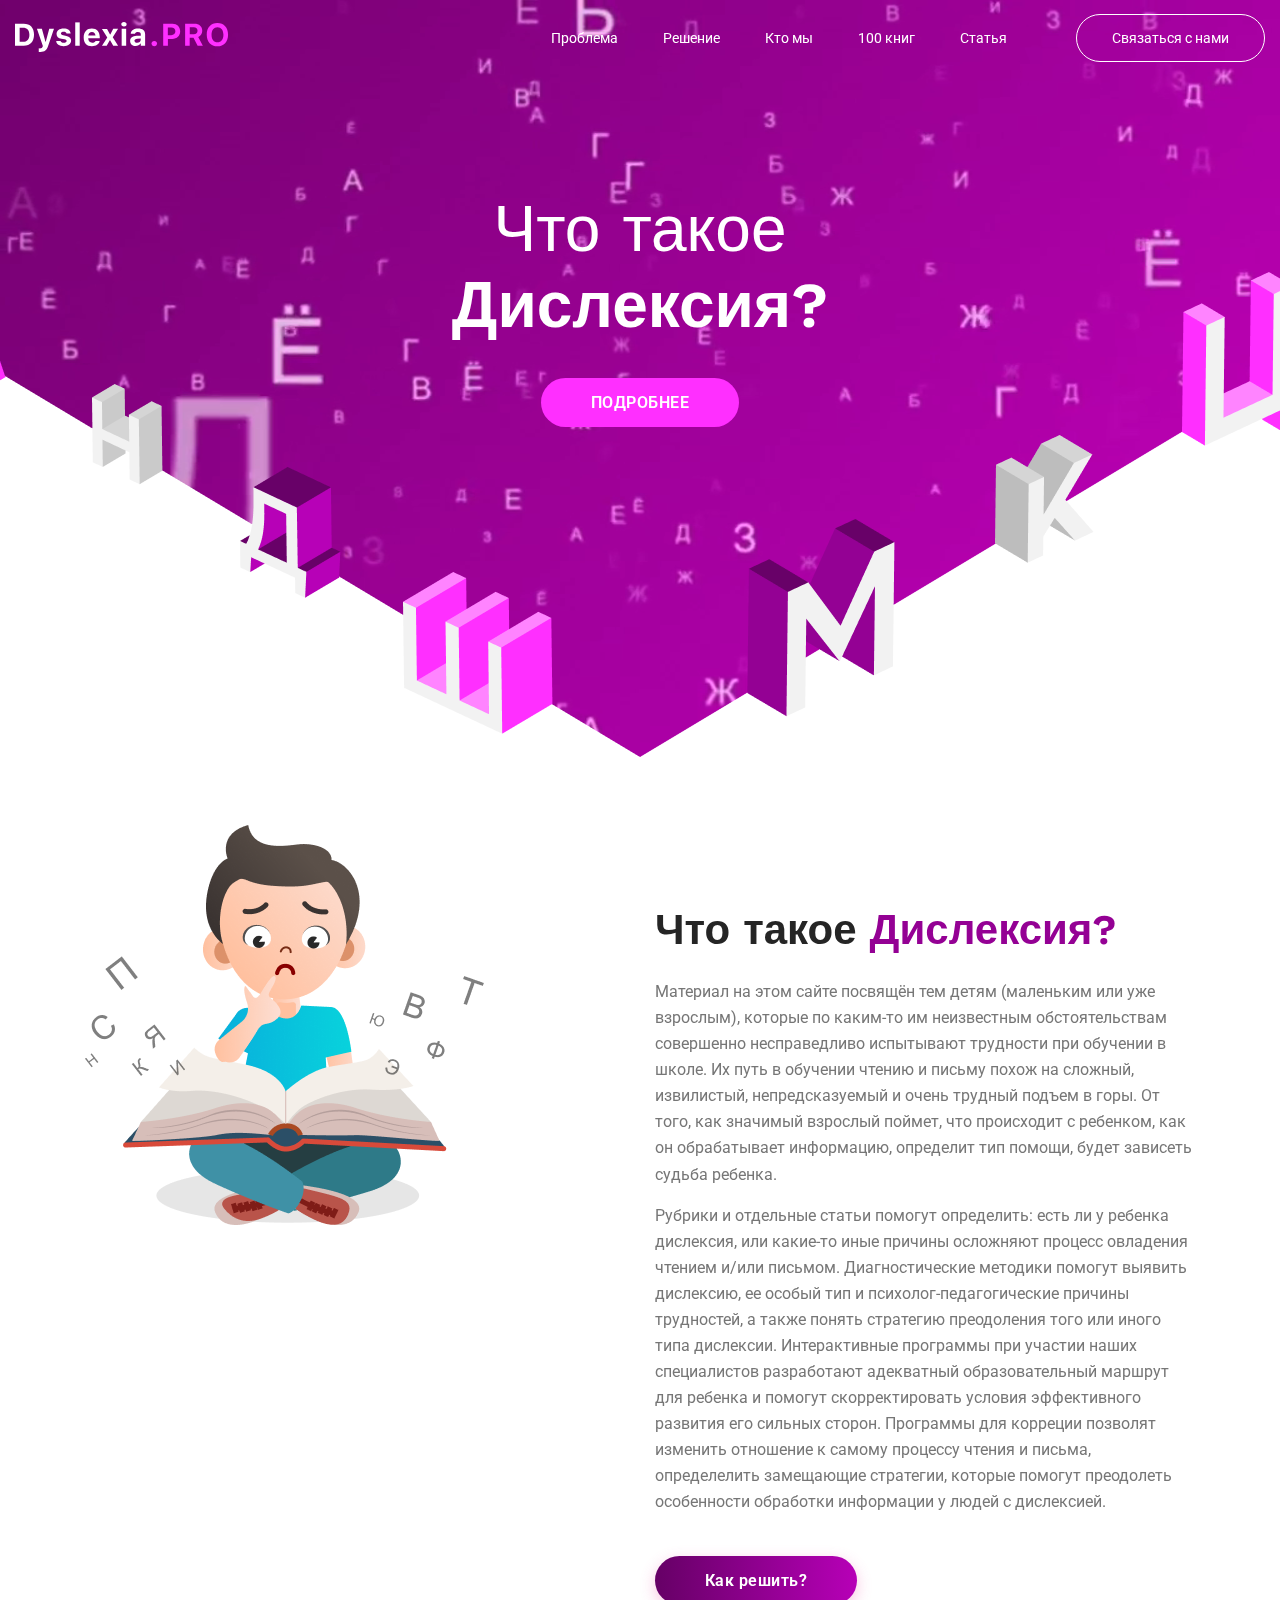
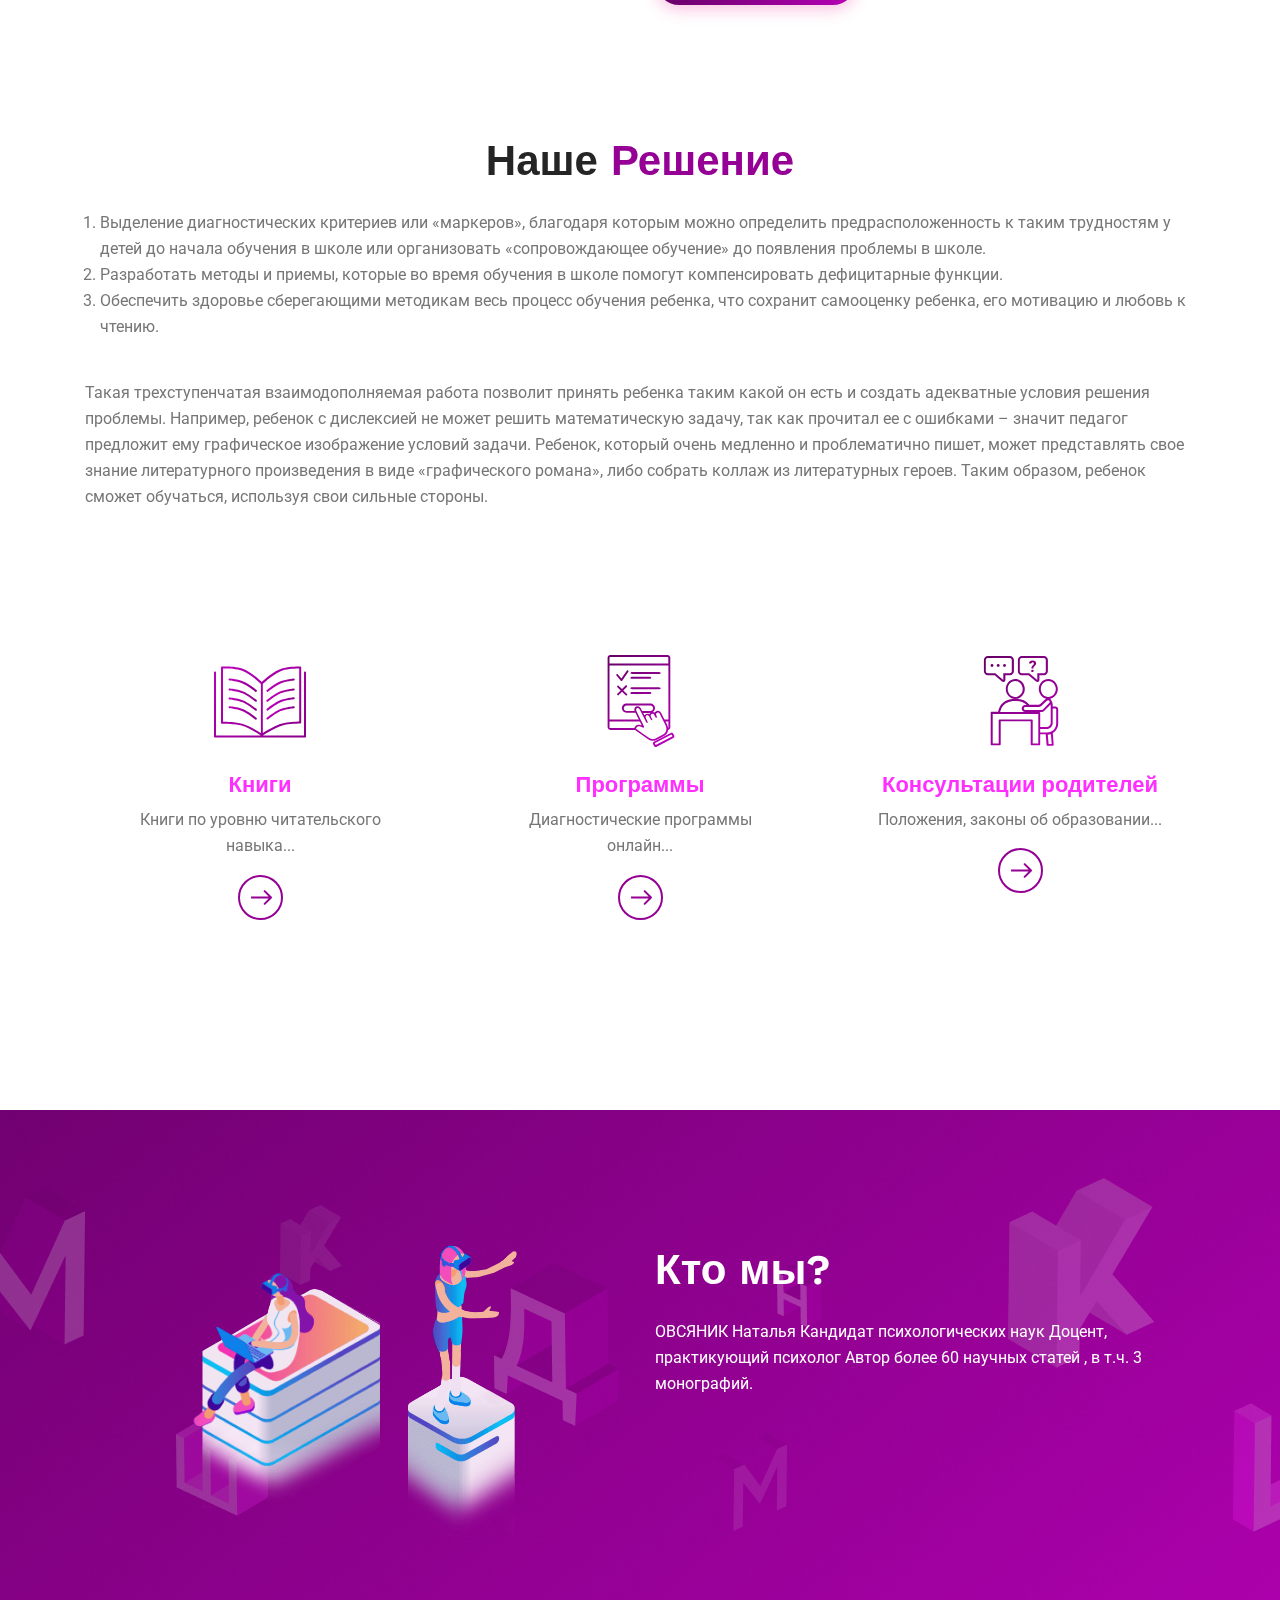
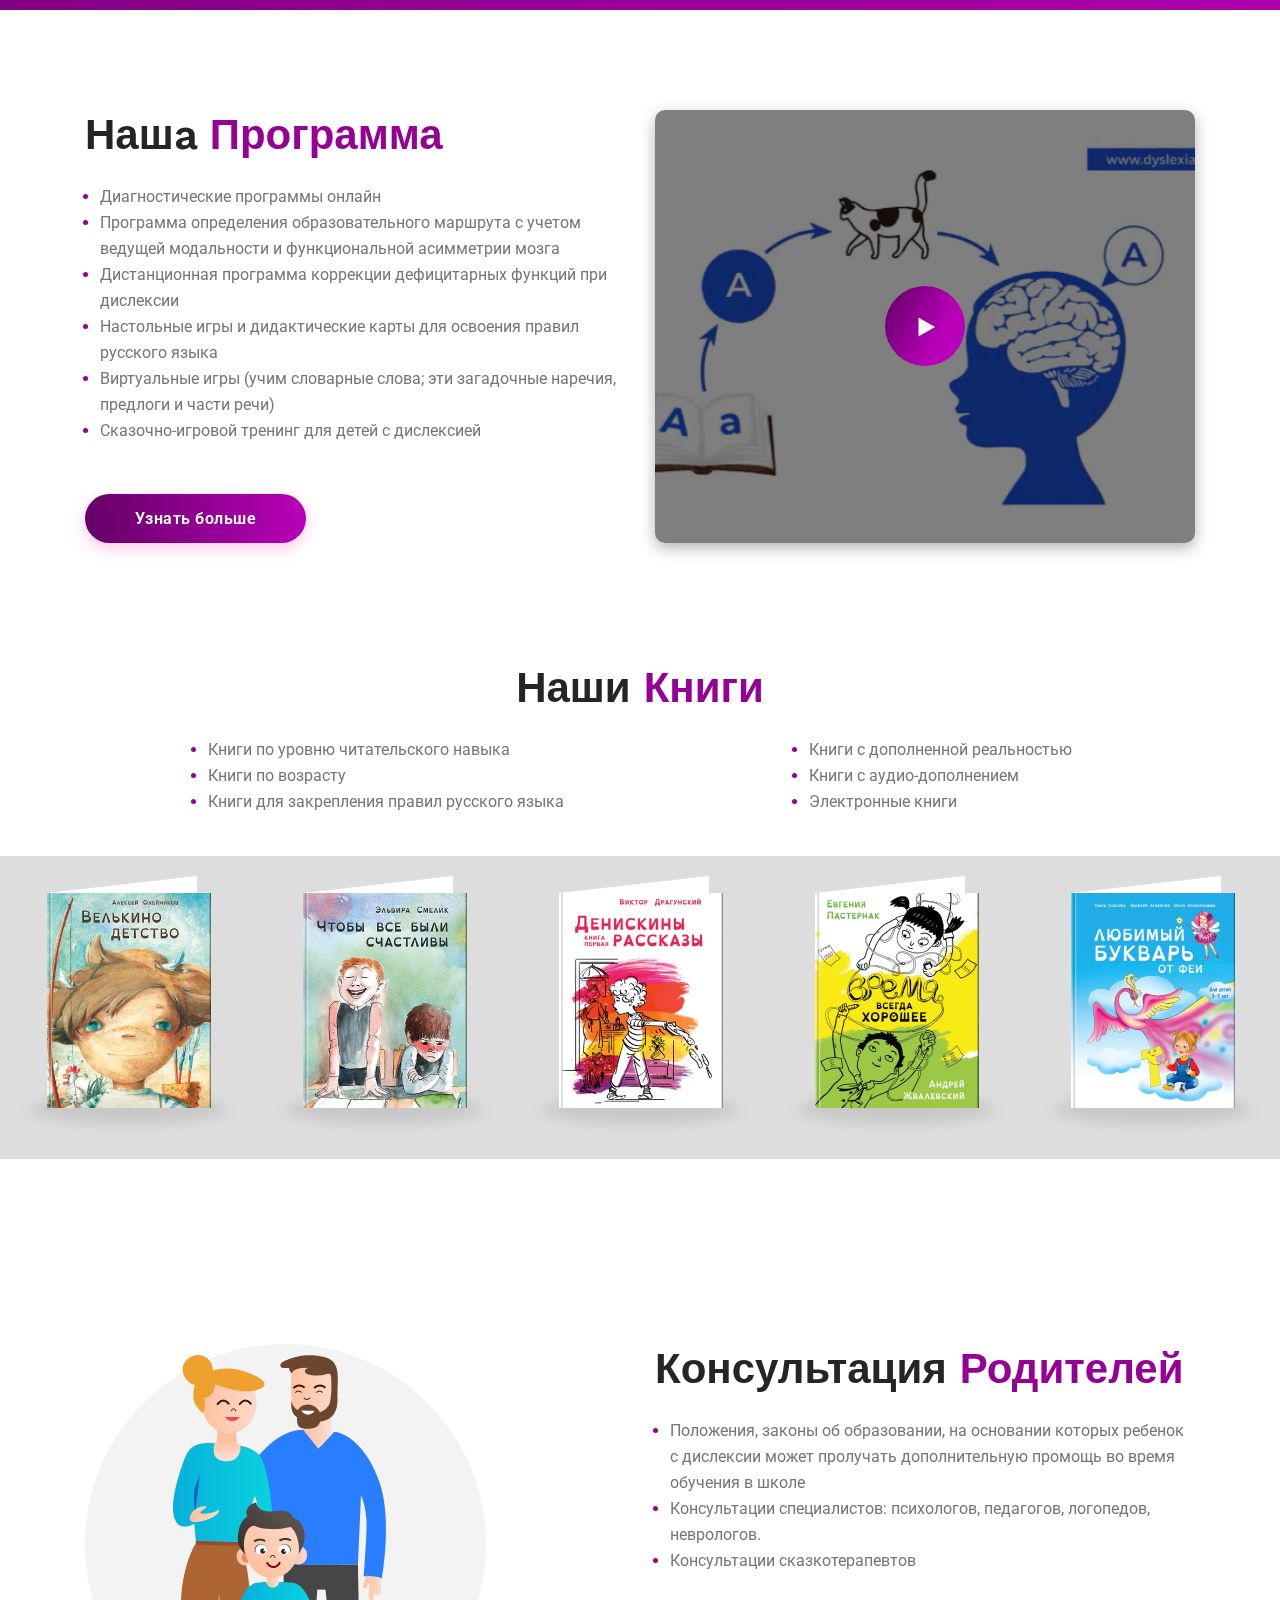
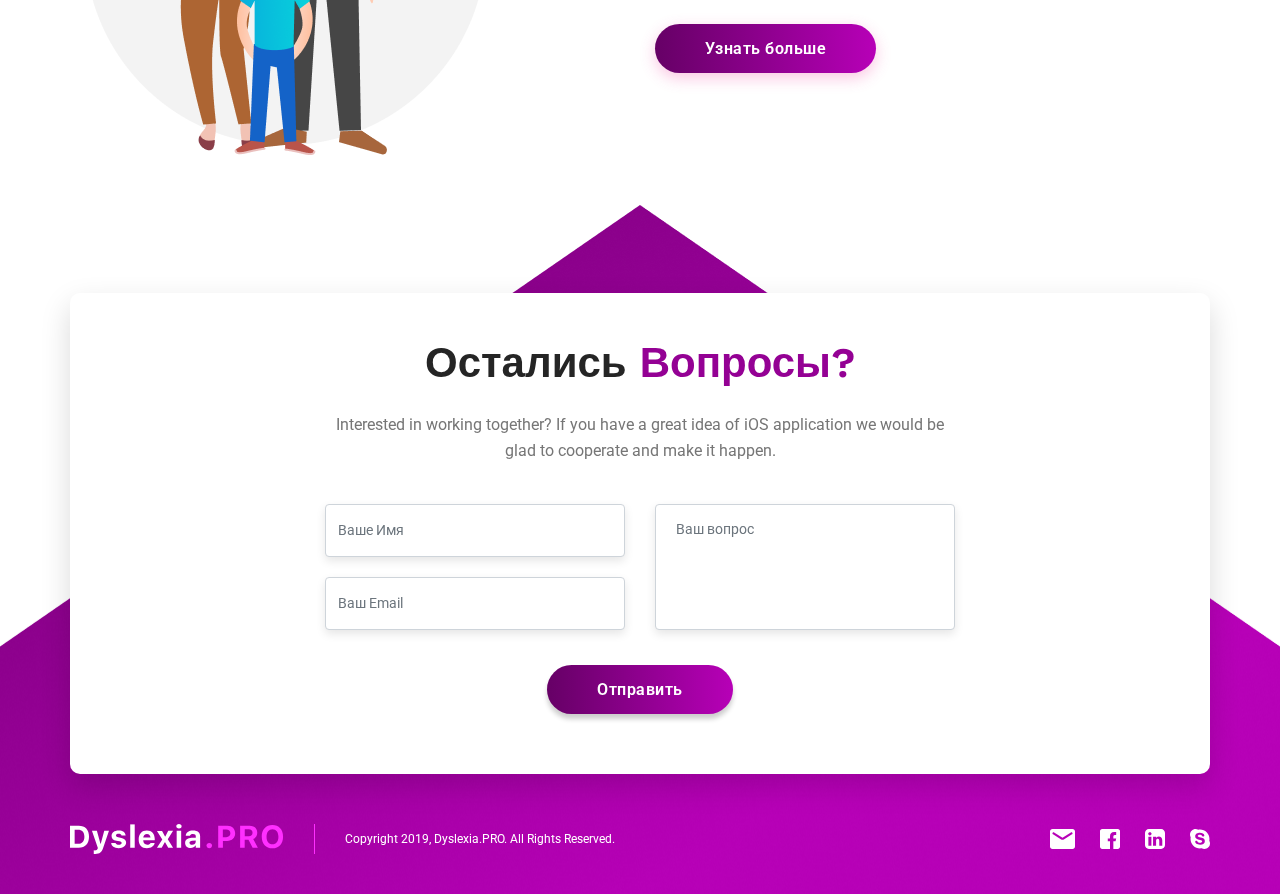
==== commit 2b8a77cc: "fixes" ====
--- a/index.html
+++ b/index.html
@@ -282,7 +282,7 @@
             <div class="col-md-6 col-12 program_video">
                 <div class="program-intro-video">
                     <img class="program-video-img" src="assets/images/bg-video.gif" alt="video image">
-                    <a href="https://www.youtube.com/watch?v=Swd5NdLiys8"
+                    <a href="https://www.youtube.com/watch?v=sSO_UY4CvZQ"
                        class="xs-video-popup video-content btn-gradient">
                         <img class="img-play" src="assets/images/playbtn.svg" alt="play">
                     </a>
@@ -333,7 +333,7 @@
                 <div class="hover-content">
                     <h3 class="hover-content-title">Велькино детство</h3>
                     <span class="hover-content-author">Алексей Олейников</span>
-                    <a download href="#" class="hover-content-button">Скачать книгу</a>
+                    <button download href="#" class="hover-content-button">Заказать книгу</button>
                 </div>
             </div>
         </div>
@@ -344,7 +344,7 @@
                 <div class="hover-content">
                     <h3 class="hover-content-title">Чтобы все были счастливы</h3>
                     <span class="hover-content-author">Эльвира Смелик</span>
-                    <a download href="#" class="hover-content-button">Скачать книгу</a>
+                    <button download href="#" class="hover-content-button">Заказать книгу</button>
                 </div>
             </div>
         </div>
@@ -355,7 +355,7 @@
                 <div class="hover-content">
                     <h3 class="hover-content-title">Денискины рассказы</h3>
                     <span class="hover-content-author">Виктор Драгунский</span>
-                    <a download href="#" class="hover-content-button">Скачать книгу</a>
+                    <button download href="#" class="hover-content-button">Заказать книгу</button>
                 </div>
             </div>
         </div>
@@ -367,7 +367,7 @@
                     <h3 class="hover-content-title">Время всегда хорошее</h3>
                     <span class="hover-content-author">Евгения Пастернак</span>
                     <span class="hover-content-author">Андрей Жвалевский</span>
-                    <a download href="#" class="hover-content-button">Скачать книгу</a>
+                    <button download href="#" class="hover-content-button">Заказать книгу</button>
                 </div>
             </div>
         </div>
@@ -378,7 +378,7 @@
                 <div class="hover-content">
                     <h3 class="hover-content-title">Любимый букварь от феи</h3>
                     <span class="hover-content-author">Ольга Соблова</br>Василий Агафонов</br>Ольга Агафонов</span>
-                    <a download href="#" class="hover-content-button">Скачать книгу</a>
+                    <button download href="#" class="hover-content-button">Заказать книгу</button>
                 </div>
             </div>
         </div>
@@ -389,7 +389,7 @@
                 <div class="hover-content">
                     <h3 class="hover-content-title">А что скажешь ты?</h3>
                     <span class="hover-content-author">Роман Грачев</span>
-                    <a download href="#" class="hover-content-button">Скачать книгу</a>
+                    <button download href="#" class="hover-content-button">Заказать книгу</button>
                 </div>
             </div>
         </div>
@@ -399,7 +399,7 @@
                 <div class="hover-content">
                     <h3 class="hover-content-title">Сказка про серенького волка и зеленую береточку</h3>
                     <span class="hover-content-author">Ая Эн</span>
-                    <a download href="#" class="hover-content-button">Скачать книгу</a>
+                    <button download href="#" class="hover-content-button">Заказать книгу</button>
                 </div>
             </div>
         </div>
@@ -409,7 +409,7 @@
                 <div class="hover-content">
                     <h3 class="hover-content-title">Слово за словом</h3>
                     <span class="hover-content-author">&nbsp</span>
-                    <a download href="#" class="hover-content-button">Скачать книгу</a>
+                    <button download href="#" class="hover-content-button">Заказать книгу</button>
                 </div>
             </div>
         </div>
@@ -419,7 +419,7 @@
                 <div class="hover-content">
                     <h3 class="hover-content-title">A pear and a bear</h3>
                     <span class="hover-content-author">Tanja Russita</span>
-                    <a download href="#" class="hover-content-button">Скачать книгу</a>
+                    <button download href="#" class="hover-content-button">Заказать книгу</button>
                 </div>
             </div>
         </div>
@@ -429,7 +429,7 @@
                 <div class="hover-content">
                     <h3 class="hover-content-title">Sun. Rain. Snow. Wind.</h3>
                     <span class="hover-content-author">Tanja Russita</span>
-                    <a download href="#" class="hover-content-button">Скачать книгу</a>
+                    <button download href="#" class="hover-content-button">Заказать книгу</button>
                 </div>
             </div>
         </div>
@@ -439,7 +439,7 @@
                 <div class="hover-content">
                     <h3 class="hover-content-title">A dog in the fog</h3>
                     <span class="hover-content-author">Tanja Russita</span>
-                    <a download href="#" class="hover-content-button">Скачать книгу</a>
+                    <button download href="#" class="hover-content-button">Заказать книгу</button>
                 </div>
             </div>
         </div>
@@ -449,7 +449,7 @@
                 <div class="hover-content">
                     <h3 class="hover-content-title">Aron and Nora</h3>
                     <span class="hover-content-author">Tanja Russita</span>
-                    <a download href="#" class="hover-content-button">Скачать книгу</a>
+                    <button download href="#" class="hover-content-button">Заказать книгу</button>
                 </div>
             </div>
         </div>
@@ -459,7 +459,7 @@
                 <div class="hover-content">
                     <h3 class="hover-content-title">Арчi</h3>
                     <span class="hover-content-author">Катерина Егорушкiна</span>
-                    <a download href="#" class="hover-content-button">Скачать книгу</a>
+                    <button download href="#" class="hover-content-button">Заказать книгу</button>
                 </div>
             </div>
         </div>
@@ -469,7 +469,7 @@
                 <div class="hover-content">
                     <h3 class="hover-content-title">Огниво</h3>
                     <span class="hover-content-author">Ганс Христиан Андерсен</span>
-                    <a download href="#" class="hover-content-button">Скачать книгу</a>
+                    <button download href="#" class="hover-content-button">Заказать книгу</button>
                 </div>
             </div>
         </div>
@@ -480,7 +480,7 @@
                 <div class="hover-content">
                     <h3 class="hover-content-title">Дюймовочка</h3>
                     <span class="hover-content-author">Ганс Христиан Андерсен</span>
-                    <a download href="#" class="hover-content-button">Скачать книгу</a>
+                    <button download href="#" class="hover-content-button">Заказать книгу</button>
                 </div>
             </div>
         </div>
@@ -490,7 +490,7 @@
                 <div class="hover-content">
                     <h3 class="hover-content-title">Снежная королева</h3>
                     <span class="hover-content-author">Ганс Христиан Андерсен</span>
-                    <a download href="#" class="hover-content-button">Скачать книгу</a>
+                    <button download href="#" class="hover-content-button">Заказать книгу</button>
                 </div>
             </div>
         </div>
@@ -500,7 +500,7 @@
                 <div class="hover-content">
                     <h3 class="hover-content-title">Гадкий утёнок</h3>
                     <span class="hover-content-author">Ганс Христиан Андерсен</span>
-                    <a download href="#" class="hover-content-button">Скачать книгу</a>
+                    <button download href="#" class="hover-content-button">Заказать книгу</button>
                 </div>
             </div>
         </div>
@@ -510,7 +510,7 @@
                 <div class="hover-content">
                     <h3 class="hover-content-title">Лён</h3>
                     <span class="hover-content-author">Ганс Христиан Андерсен</span>
-                    <a download href="#" class="hover-content-button">Скачать книгу</a>
+                    <button download href="#" class="hover-content-button">Заказать книгу</button>
                 </div>
             </div>
         </div>
@@ -520,7 +520,7 @@
                 <div class="hover-content">
                     <h3 class="hover-content-title">Сильва и нелюбимый рог</h3>
                     <span class="hover-content-author">Мари Пиньон</span>
-                    <a download href="#" class="hover-content-button">Скачать книгу</a>
+                    <button download href="#" class="hover-content-button">Заказать книгу</button>
                 </div>
             </div>
         </div>
@@ -530,7 +530,7 @@
                 <div class="hover-content">
                     <h3 class="hover-content-title">Драконов камень</h3>
                     <span class="hover-content-author">Алекс Акамен</span>
-                    <a download href="#" class="hover-content-button">Скачать книгу</a>
+                    <button download href="#" class="hover-content-button">Заказать книгу</button>
                 </div>
             </div>
         </div>
--- a/assets/css/style.css
+++ b/assets/css/style.css
@@ -83,14 +83,14 @@
 }
 
 .main-list {
-  font-family: 'Roboto', sans-serif;
-  font-size: 16px;
-  font-weight: normal;
-  font-style: normal;
-  font-stretch: normal;
-  line-height: 1.63;
-  letter-spacing: normal;
-  color: #767676;
+    font-family: 'Roboto', sans-serif;
+    font-size: 16px;
+    font-weight: normal;
+    font-style: normal;
+    font-stretch: normal;
+    line-height: 1.63;
+    letter-spacing: normal;
+    color: #767676;
 
 }
 
@@ -575,7 +575,7 @@
 
 .headerContent_button {
     text-align: center;
-    padding-bottom: 100px;
+    padding-bottom: 0px;
 }
 
 .headerContent_button a {
@@ -737,10 +737,10 @@
 /*=== Video slider ===*/
 
 .program-intro-video {
-  display: -webkit-box;
-  display: -webkit-flex;
-  display: -ms-flexbox;
-  display: flex;
+    display: -webkit-box;
+    display: -webkit-flex;
+    display: -ms-flexbox;
+    display: flex;
     -webkit-box-pack: center;
     -webkit-justify-content: center;
     -ms-flex-pack: center;
@@ -1029,79 +1029,142 @@
 
 /*MAIN*/
 .nav-menu li.active a {
-  color: #fff!important;
-}
+    color: #fff !important;
+}
+
 .nav-menu li.active > a:after {
-  margin-top: 15.5px;
-  border-radius: 5.5px;
-  background-color: #ff2fff;
-  display: block;
-  content: "";
-  height: 2px;
-  width: 100%!important;
-  left: 50%;
-  position: absolute;
-  -webkit-transition: width .3s ease-in-out;
-  -moz--transition: width .3s ease-in-out;
-  transition: width .3s ease-in-out;
-  -webkit-transform: translateX(-50%);
-  -moz-transform: translateX(-50%);
-  transform: translateX(-50%);
-}
-
-#answer.our-decision .answer_desc .numbered-list{
-  float: left; width: 85%;
-  margin-bottom: 40px; padding-left: 15px;
-}
-
-#answer.our-decision .answer_desc p{
-  text-align: left;
-  float: right; width: 85%
+    margin-top: 15.5px;
+    border-radius: 5.5px;
+    background-color: #ff2fff;
+    display: block;
+    content: "";
+    height: 2px;
+    width: 100% !important;
+    left: 50%;
+    position: absolute;
+    -webkit-transition: width .3s ease-in-out;
+    -moz--transition: width .3s ease-in-out;
+    transition: width .3s ease-in-out;
+    -webkit-transform: translateX(-50%);
+    -moz-transform: translateX(-50%);
+    transform: translateX(-50%);
+}
+
+#answer.our-decision .answer_desc .numbered-list {
+    float: left;
+    /*width: 85%;*/
+    margin-bottom: 40px;
+    padding-left: 15px;
+}
+
+#answer.our-decision .answer_desc p {
+    text-align: left;
+    float: right;
+    /*width: 85%;*/
 }
 
 .book-description {
-  display: flex; justify-content: space-around;
-}
-.book-description ul {text-align: left; padding: 0 10px;}
+    display: flex;
+    justify-content: space-around;
+}
+
+.book-description ul {
+    text-align: left;
+    padding: 0 10px;
+}
 
 .answer_desc .numbered-list {
-  text-align: left;
-  width: 85%;
-}
+    text-align: left;
+    /*width: 85%;*/
+}
+
 .numbered-list {
-  list-style: decimal
-}
-.numbered-list li {list-style: inherit;}
+    list-style: decimal
+}
+
+.numbered-list li {
+    list-style: inherit;
+}
 
 .color-disc {
-  list-style: disc;
-  padding-left: 15px;
-}
+    list-style: disc;
+    padding-left: 15px;
+}
+
 .color-disc li {
-  list-style: inherit; color: #940194;
-}
-.color-disc li span {color: #767676;}
-
-.article-page .topics ul ul  {
-  padding-left: 15px;
-}
-
-.article-page img {max-width:300px; }
-.article-page img.float-left {margin-right: 15px;margin-top: 15px;margin-bottom: 15px;}
-.article-page img.float-right {margin-left: 15px;margin-top: 15px;margin-bottom: 15px;}
-.article-page .content h2 {padding-top: 40px;}
-.article-page .topics ul, p {margin-bottom: 15px;}
-.article-page .topics > ul>li {font-weight: 800; margin-bottom: 20px;}
-.article-page .topics > ul>li>ul>li {font-weight: 400; margin-bottom: 10px;}
-
-.article-page .content ul {margin-bottom: 30px;}
-
-.article-page strong {font-weight: 600;}
+    list-style: inherit;
+    color: #940194;
+}
+
+.color-disc li span {
+    color: #767676;
+}
+
+.article-page .topics ul ul {
+    padding-left: 15px;
+}
+
+.article-page img {
+    max-width: 300px;
+}
+
+.article-page img.float-left {
+    margin-right: 15px;
+    margin-top: 15px;
+    margin-bottom: 15px;
+}
+
+.article-page img.float-right {
+    margin-left: 15px;
+    margin-top: 15px;
+    margin-bottom: 15px;
+}
+
+.article-page .content h2 {
+    padding-top: 40px;
+}
+
+.article-page .topics ul, p {
+    margin-bottom: 15px;
+}
+
+.article-page .topics > ul > li {
+    font-weight: 800;
+    margin-bottom: 20px;
+}
+
+.article-page .topics > ul > li > ul > li {
+    font-weight: 400;
+    margin-bottom: 10px;
+}
+
+.article-page .content ul {
+    margin-bottom: 30px;
+}
+
+.article-page strong {
+    font-weight: 600;
+}
+
 .article-page .content .criterias strong {
-  font-weight: 800; font-size: 20px; line-height: 24px;margin-bottom: 20px;
-  display: block;
-}
-
-
-.article-page .content .content-bottom .img-block:after {content: ''; clear: both; display: block;}
-.article-page .content .content-bottom .img-block img {float: left; width: 120px;}
+    font-weight: 800;
+    font-size: 20px;
+    line-height: 24px;
+    margin-bottom: 20px;
+    display: block;
+}
+
+
+/*.article-page .content .content-bottom .img-block:after {content: ''; clear: both; display: block;}*/
+/*.article-page .content .content-bottom .img-block img {float: left; width: 120px;}*/
+
+.article-page .img-block {
+    display: flex;
+    justify-content: space-around;
+    flex-direction: row;
+    align-items: center;
+}
+
+.article-page .img-block img {
+    max-width: 300px;
+}
--- a/assets/css/responsive.css
+++ b/assets/css/responsive.css
@@ -126,7 +126,9 @@
         font-size: 14px;
     }
 
-    .main-list {font-size: 14px;}
+    .main-list {
+        font-size: 14px;
+    }
 
     .xs-header {
         padding-bottom: 100px;
@@ -142,7 +144,7 @@
     }
 
     .headerContent_button {
-        padding-bottom: 180px;
+        padding-bottom: 120px;
     }
 
     .headerContent_button a {
@@ -341,15 +343,19 @@
     }
 
     #answer.our-decision .answer_desc .numbered-list, #answer.our-decision .answer_desc p {
-      width: 100%;
+        width: 100%;
     }
 
     .book-description {
-      -webkit-flex-direction: column;
-      -ms-flex-direction: column;
-      flex-direction: column;
-    }
-    .book-description ul {padding: 0; padding-left: 15px;}
+        -webkit-flex-direction: column;
+        -ms-flex-direction: column;
+        flex-direction: column;
+    }
+
+    .book-description ul {
+        padding: 0;
+        padding-left: 15px;
+    }
 
 }
 
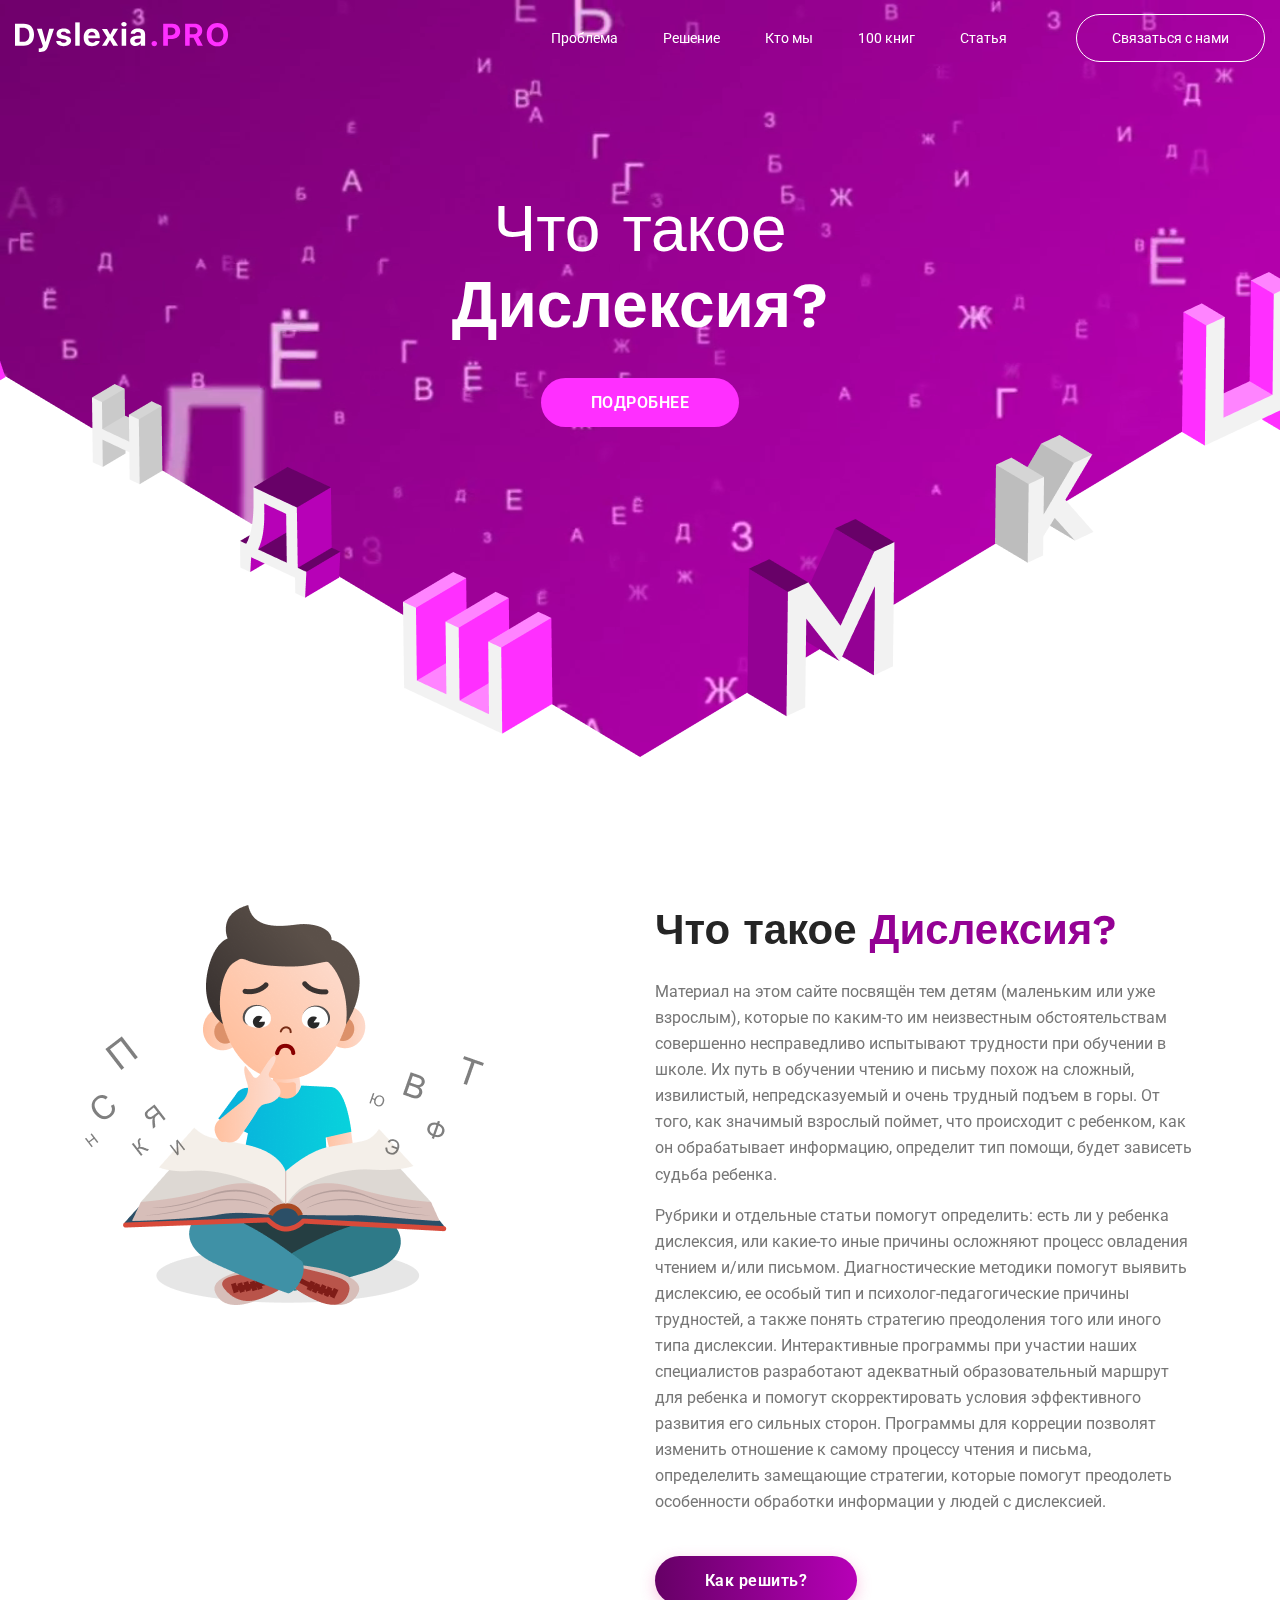
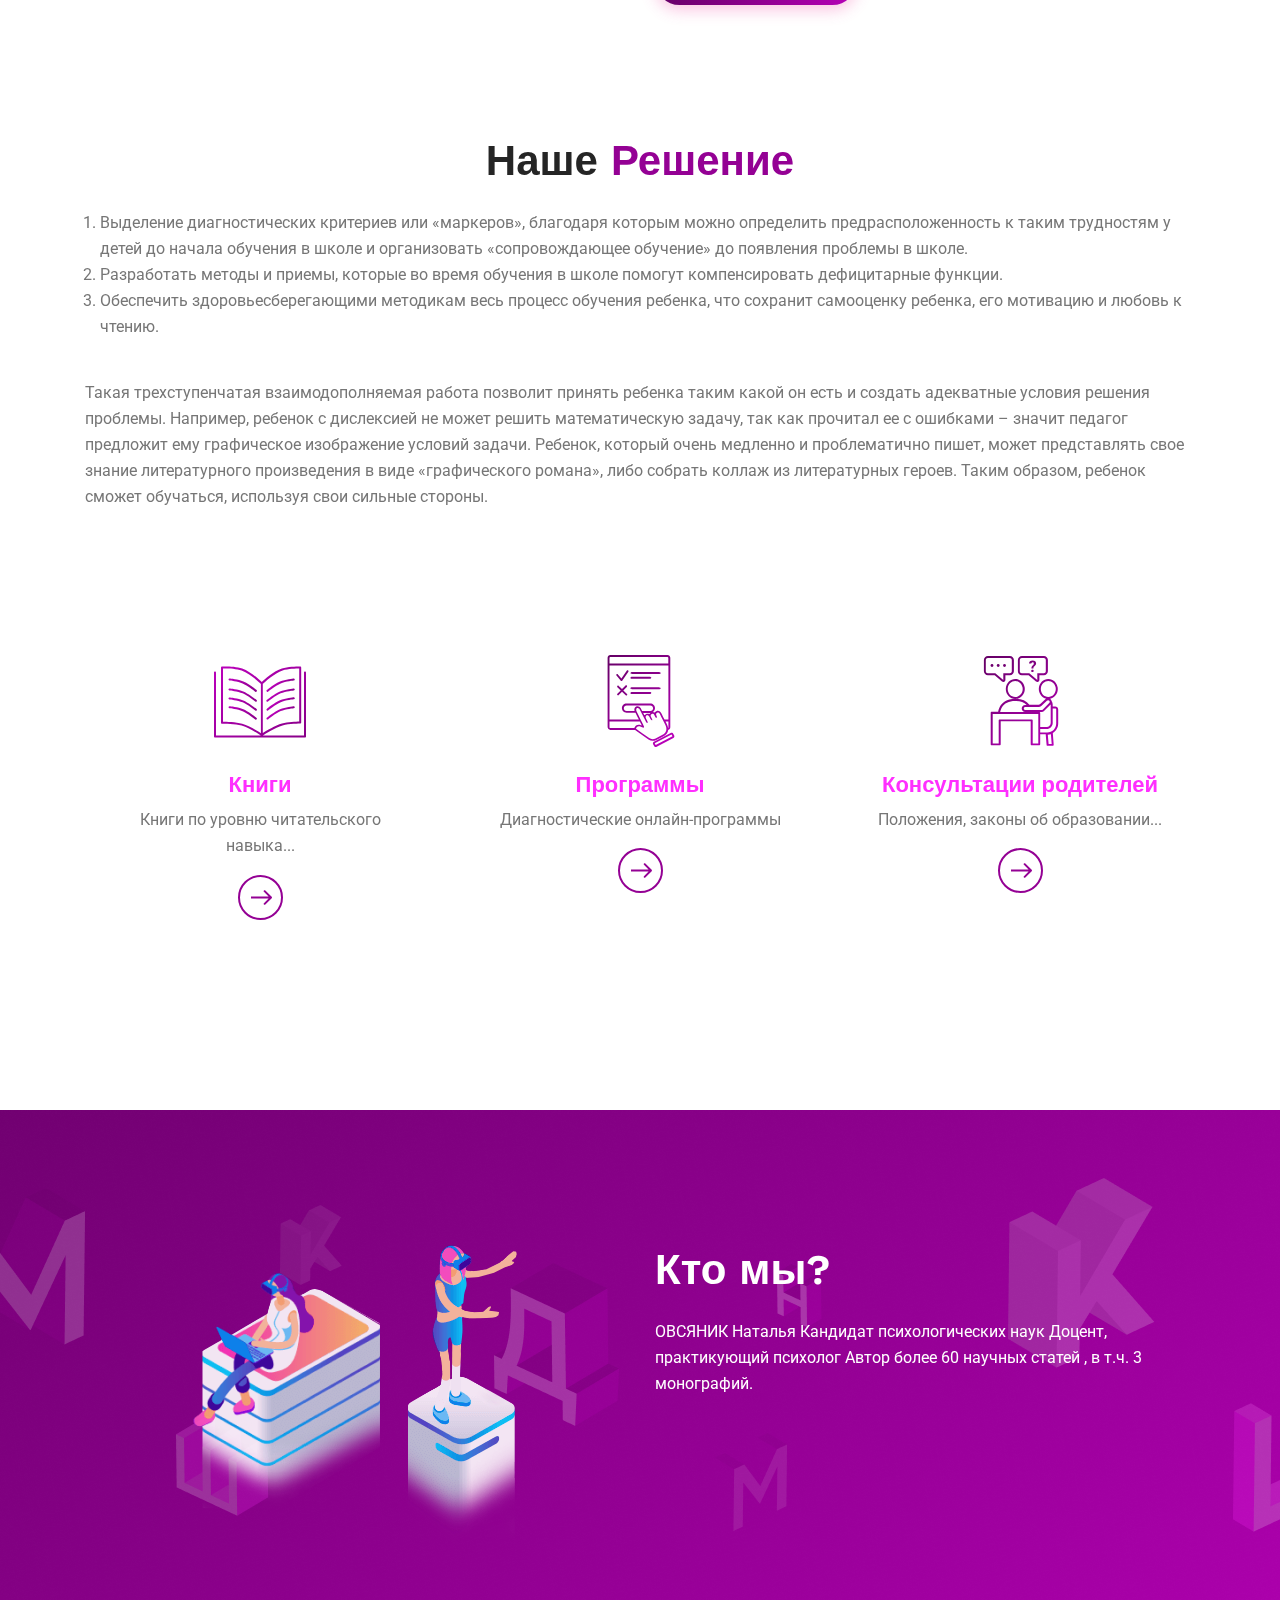
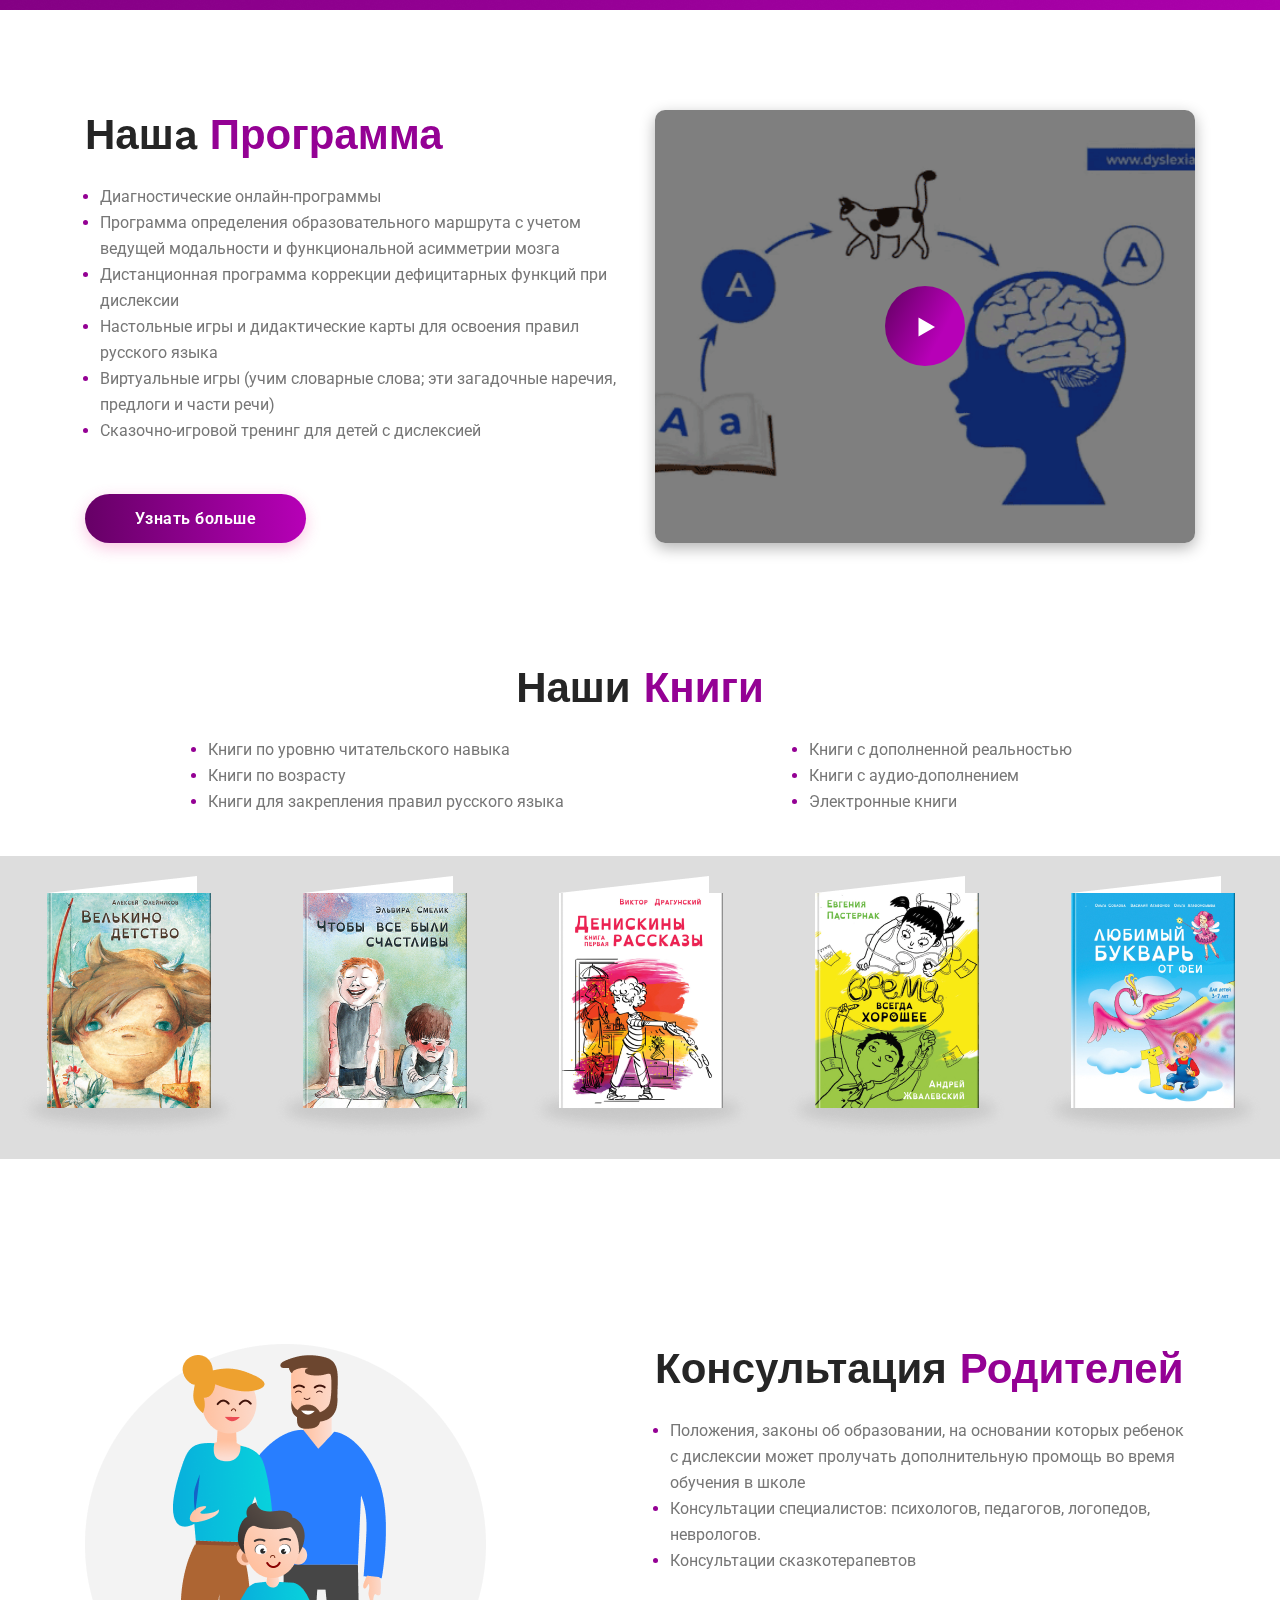
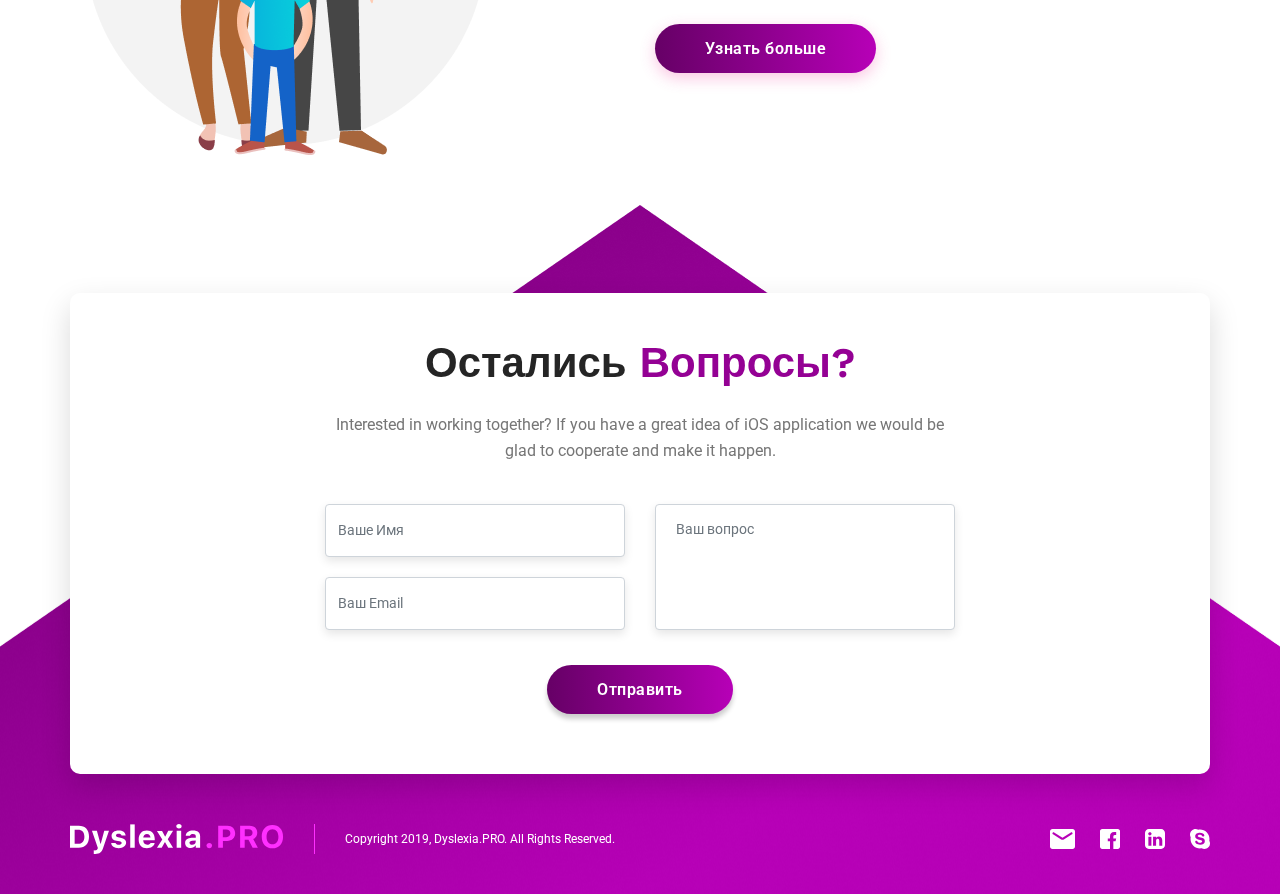
==== commit 9aff8f17: "text syntax errors" ====
--- a/index.html
+++ b/index.html
@@ -132,13 +132,13 @@
                 <div class="answer_desc">
                     <ol class="main-list numbered-list">
                         <li>Выделение диагностических критериев или «маркеров», благодаря которым можно определить
-                            предрасположенность к таким трудностям у детей до начала обучения в школе или организовать
+                            предрасположенность к таким трудностям у детей до начала обучения в школе и организовать
                             «сопровождающее обучение» до появления проблемы в школе.
                         </li>
                         <li>Разработать методы и приемы, которые во время обучения в школе помогут компенсировать
                             дефицитарные функции.
                         </li>
-                        <li>Обеспечить здоровье сберегающими методикам весь процесс обучения ребенка, что сохранит
+                        <li>Обеспечить здоровьесберегающими методикам весь процесс обучения ребенка, что сохранит
                             самооценку ребенка, его мотивацию и любовь к чтению.
                         </li>
                     </ol>
@@ -184,7 +184,7 @@
 
                             <div class="answer-info-block-content">
                                 <h4 class="answer-info-block-title">Программы</h4>
-                                <p class="answer-info-block-desc">Диагностические программы онлайн...</p>
+                                <p class="answer-info-block-desc">Диагностические онлайн-программы</p>
                             </div>
 
                             <div class="answer-info-block-button">
@@ -260,7 +260,7 @@
 
                 <div class="program_content">
                     <ul class="main-list color-disc">
-                        <li><span>Диагностические программы онлайн</span></li>
+                        <li><span>Диагностические онлайн-программы</span></li>
                         <li><span>Программа определения образовательного маршрута с учетом ведущей модальности и функциональной асимметрии мозга</span>
                         </li>
                         <li><span>Дистанционная программа коррекции дефицитарных функций при дислексии</span></li>
--- a/assets/css/style.css
+++ b/assets/css/style.css
@@ -657,6 +657,9 @@
     background-image: linear-gradient(to top, #660066, #b700b7);
 }
 
+.problem_img {
+    padding-top: 80px;
+}
 
 /* === Answer === */
 
--- a/assets/css/responsive.css
+++ b/assets/css/responsive.css
@@ -282,6 +282,10 @@
 
     .problemDesc_content, .parentsDesc_content, .footerForm_desc {
         margin-bottom: 25px;
+    }
+
+    .problem_img {
+        padding-top: 0px;
     }
 
     .answer_blocks {
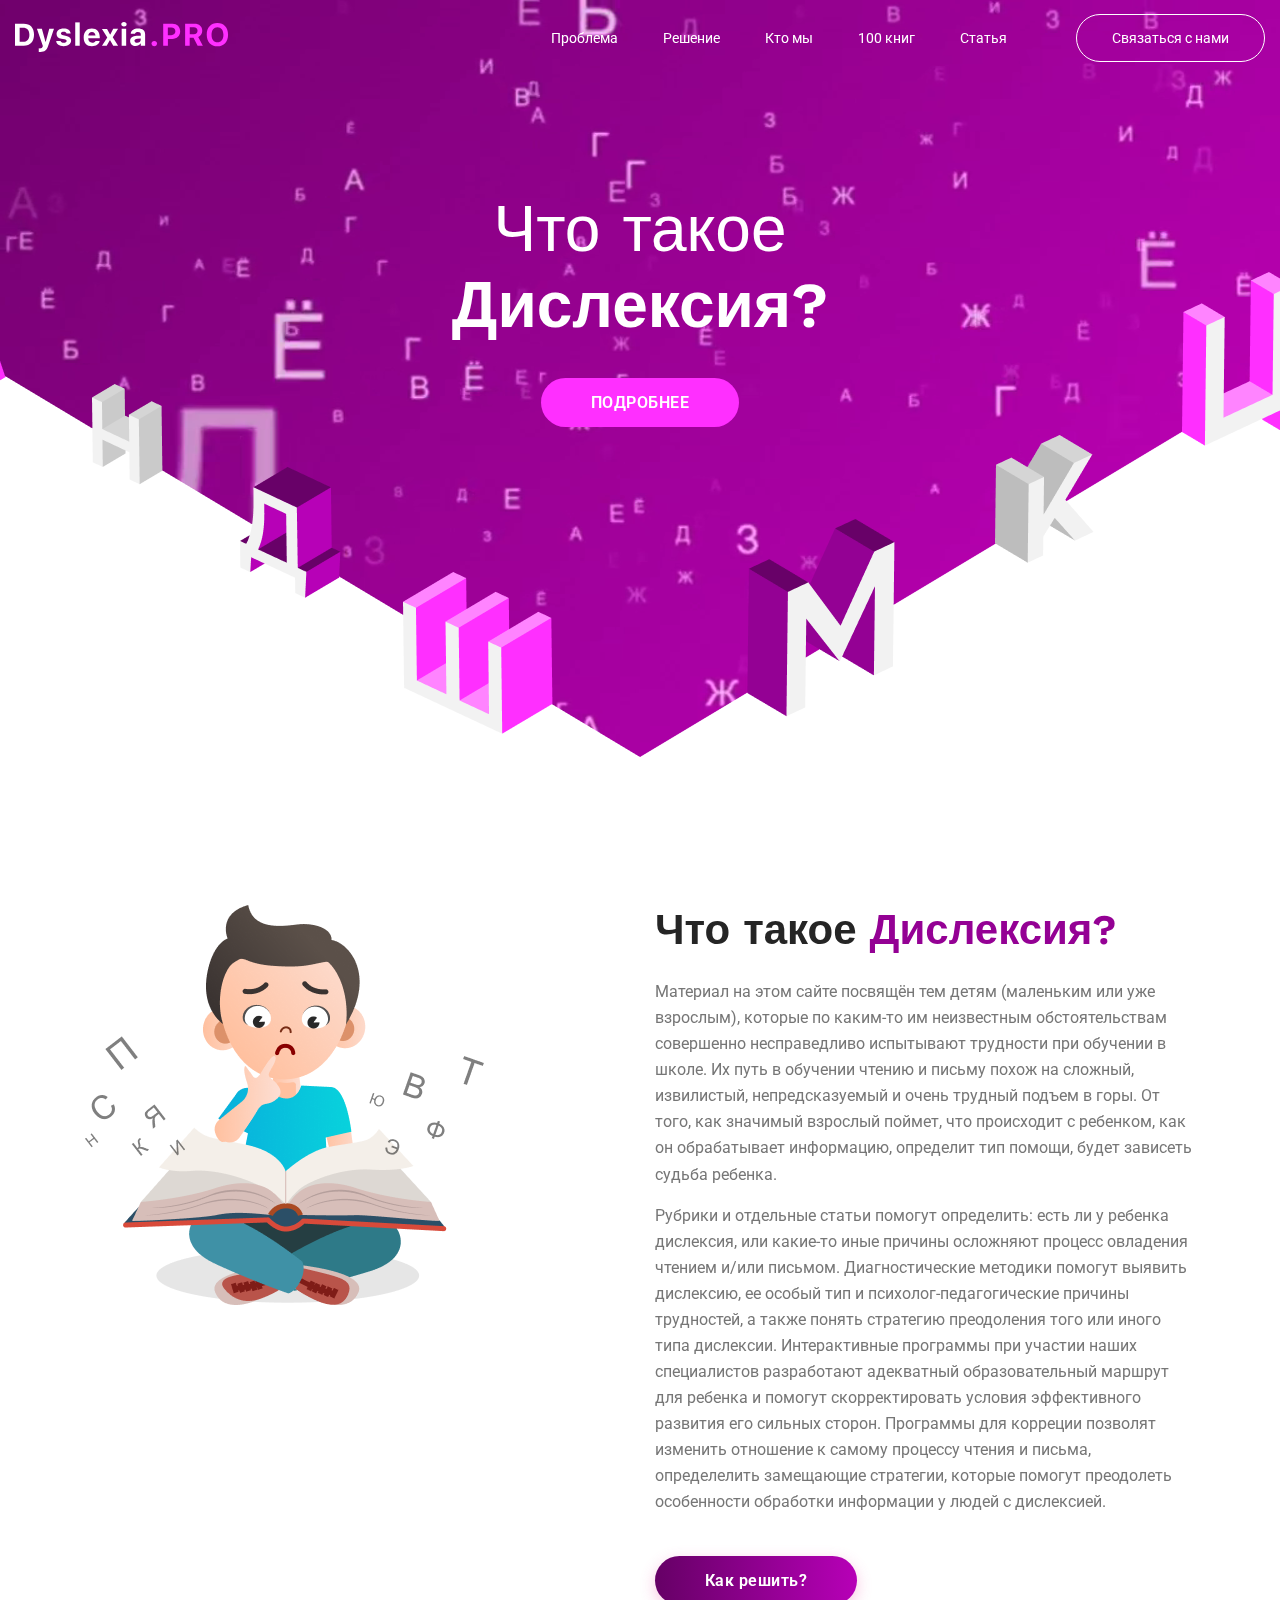
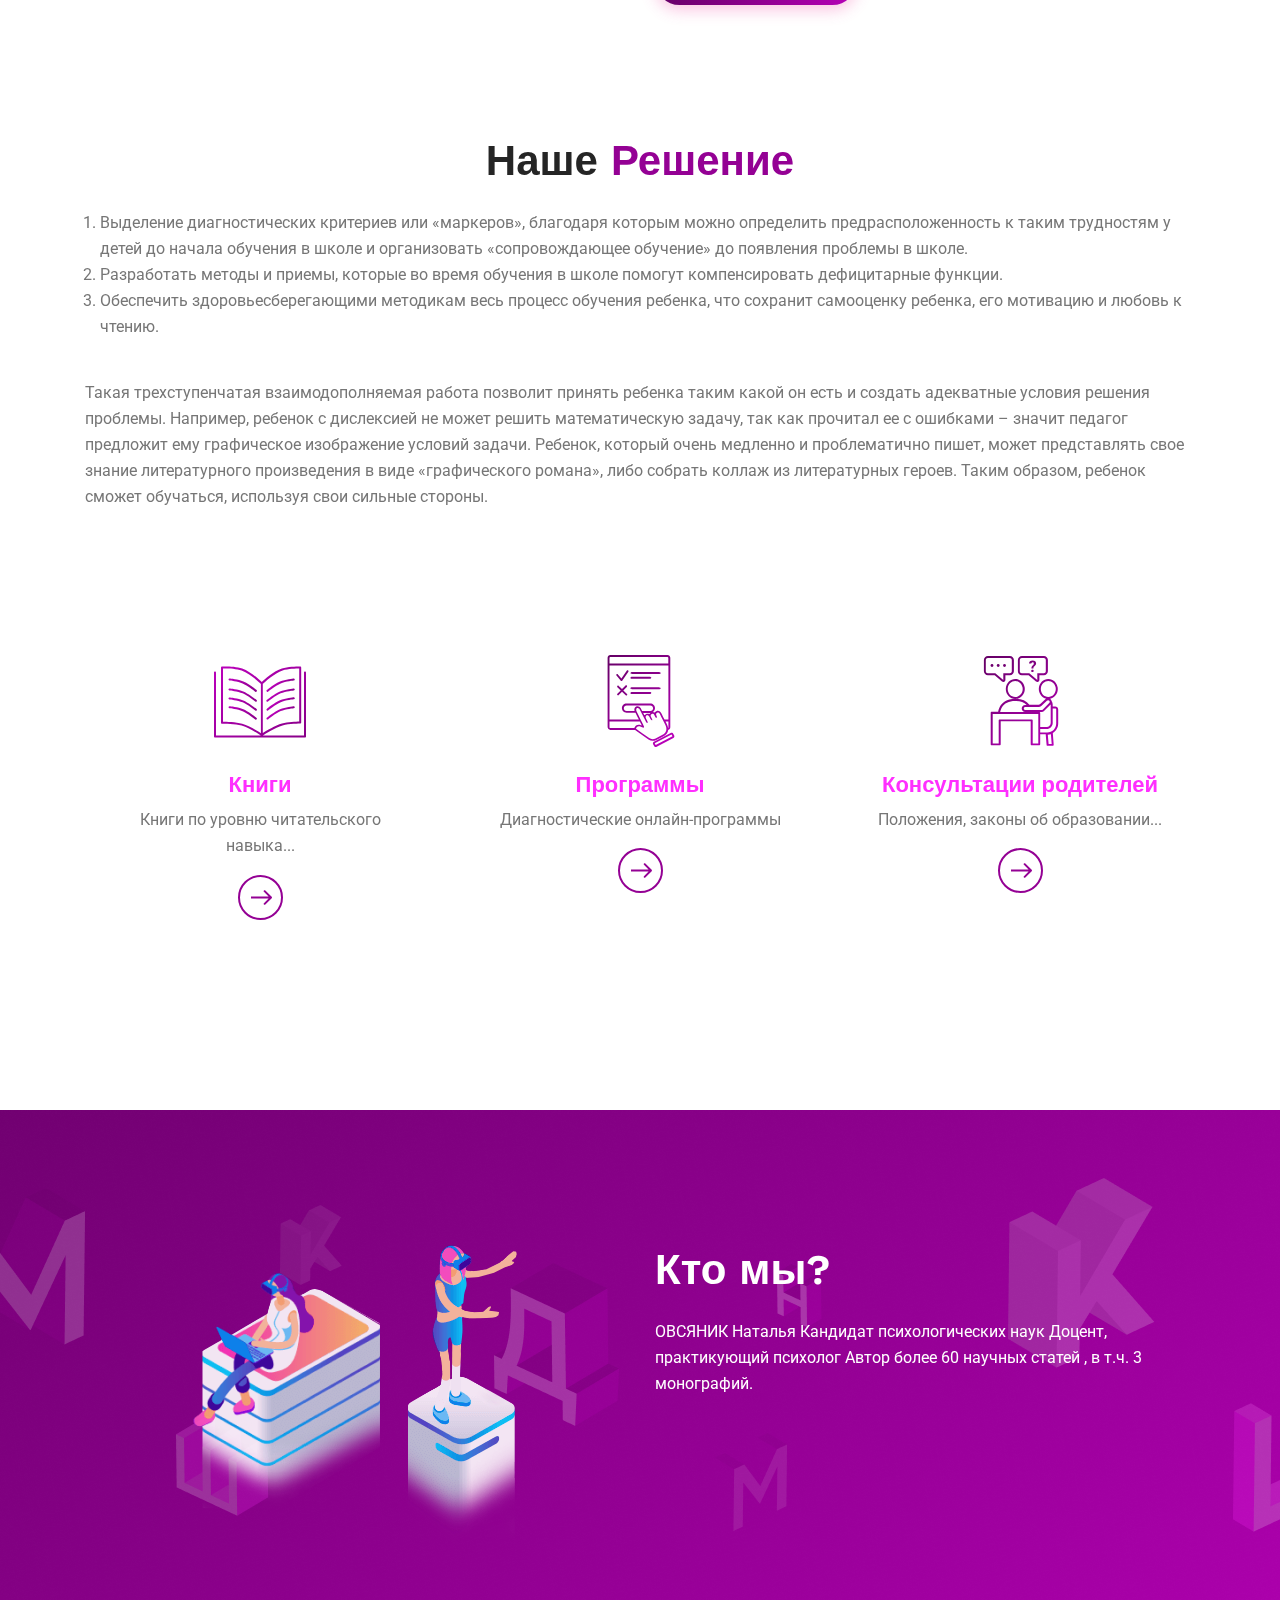
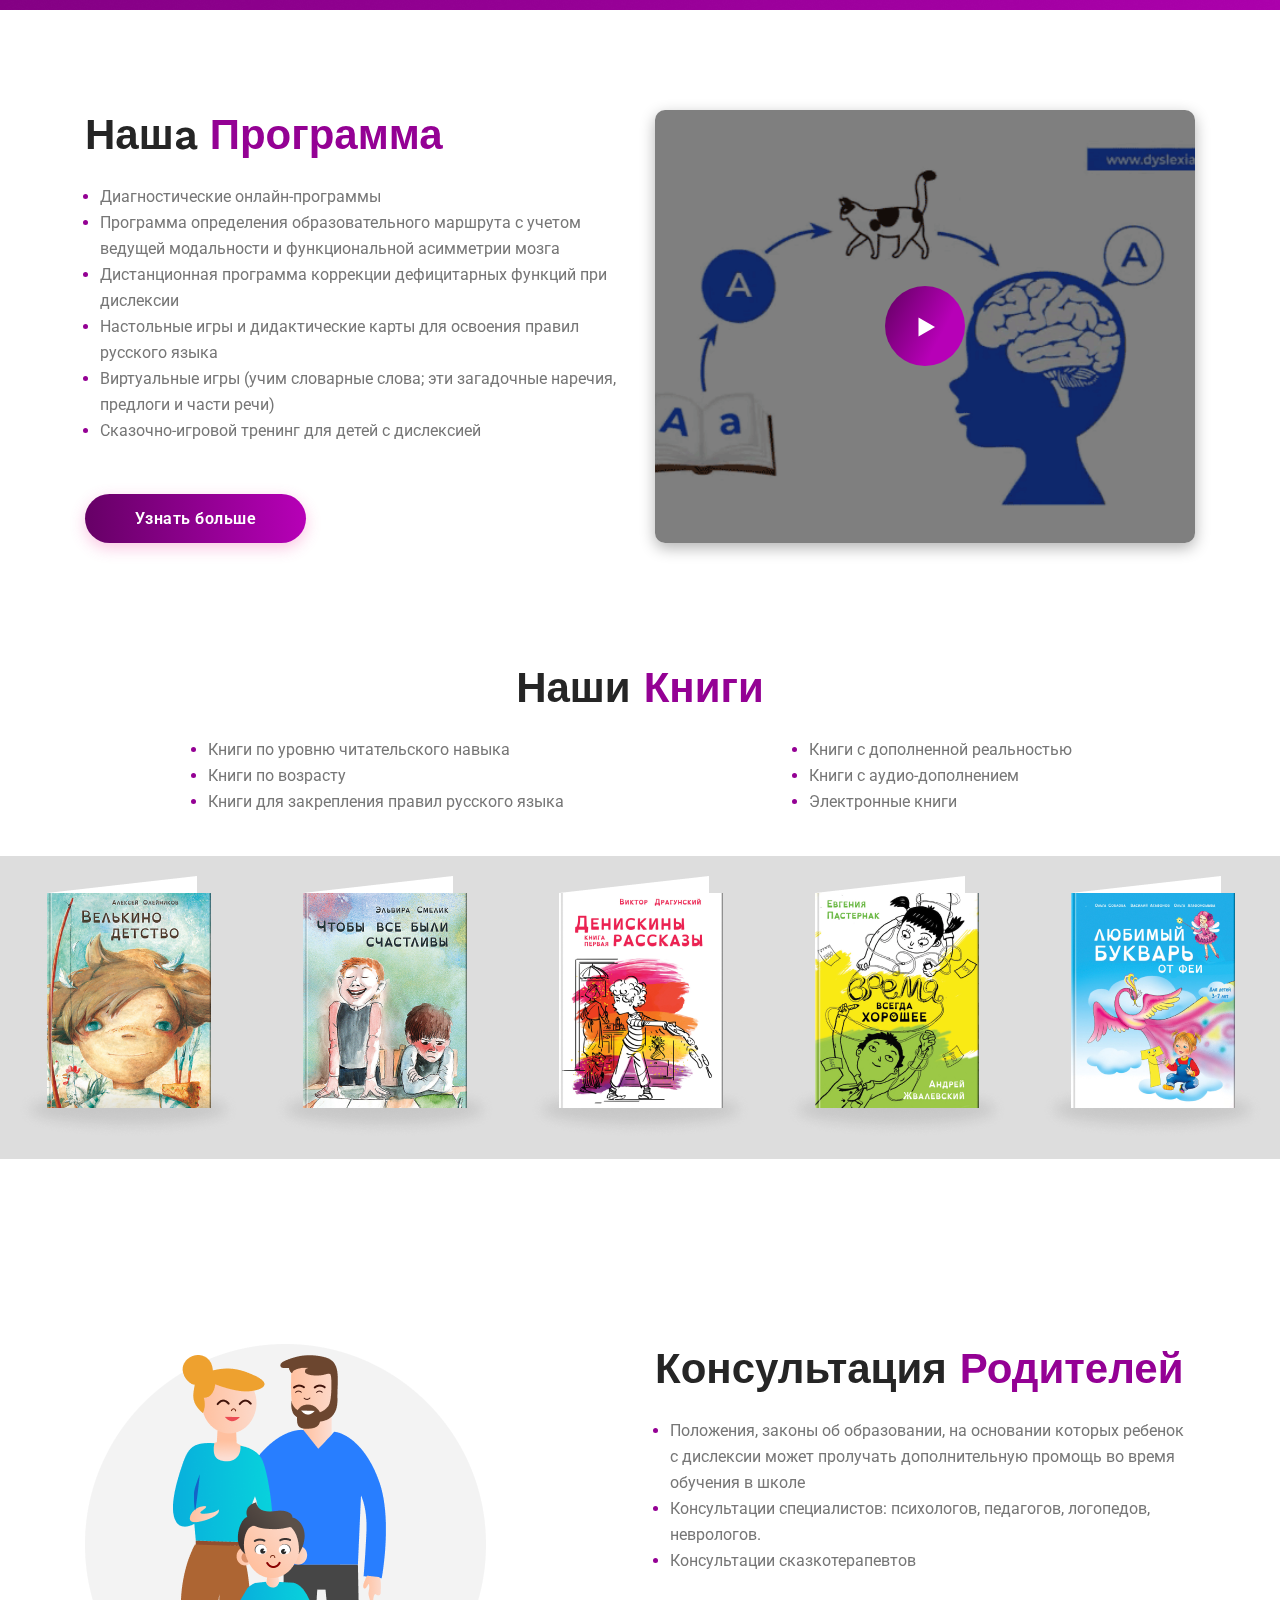
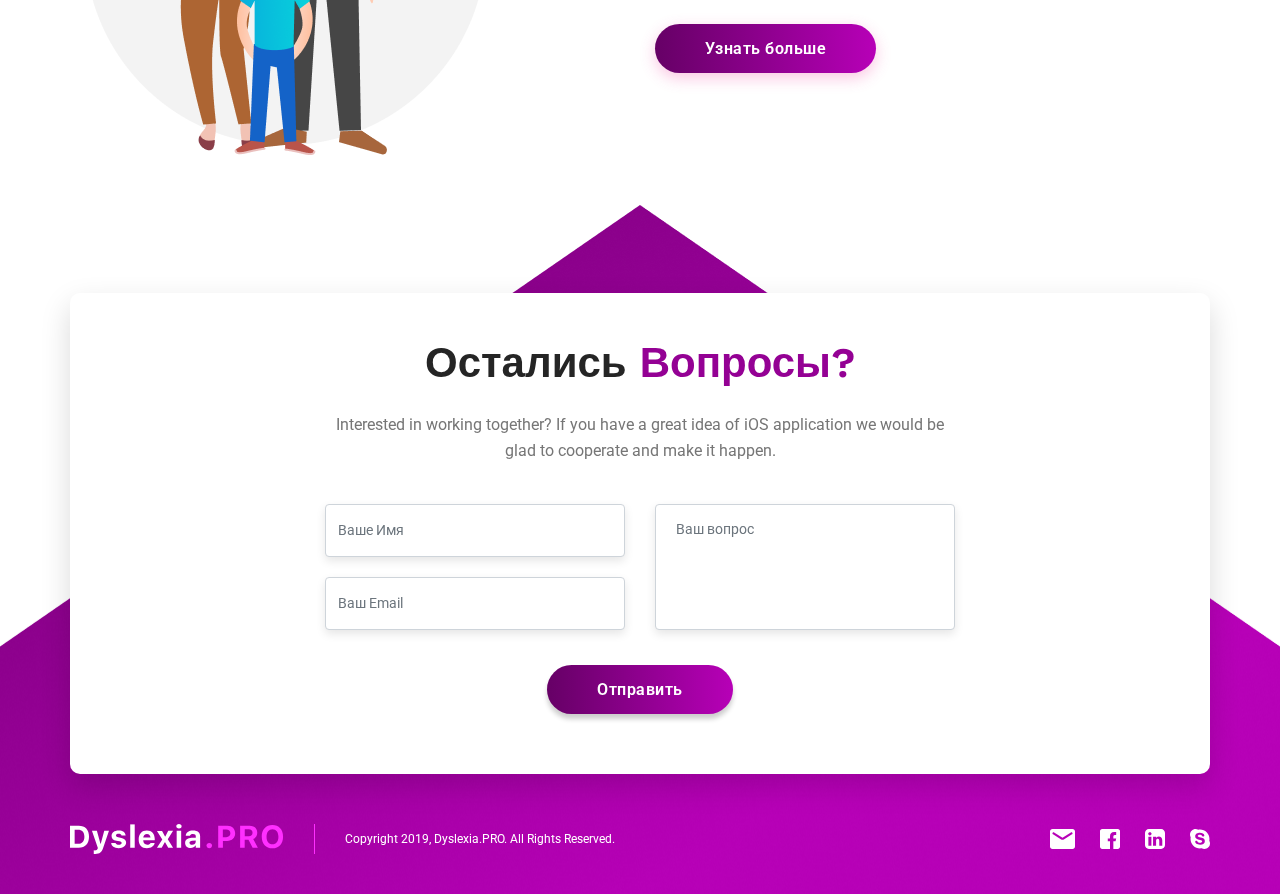
==== commit 7d19c65a: "youtube link update" ====
--- a/index.html
+++ b/index.html
@@ -282,7 +282,7 @@
             <div class="col-md-6 col-12 program_video">
                 <div class="program-intro-video">
                     <img class="program-video-img" src="assets/images/bg-video.gif" alt="video image">
-                    <a href="https://www.youtube.com/watch?v=sSO_UY4CvZQ"
+                    <a href="https://www.youtube.com/watch?v=uLoWlJYZiDk"
                        class="xs-video-popup video-content btn-gradient">
                         <img class="img-play" src="assets/images/playbtn.svg" alt="play">
                     </a>
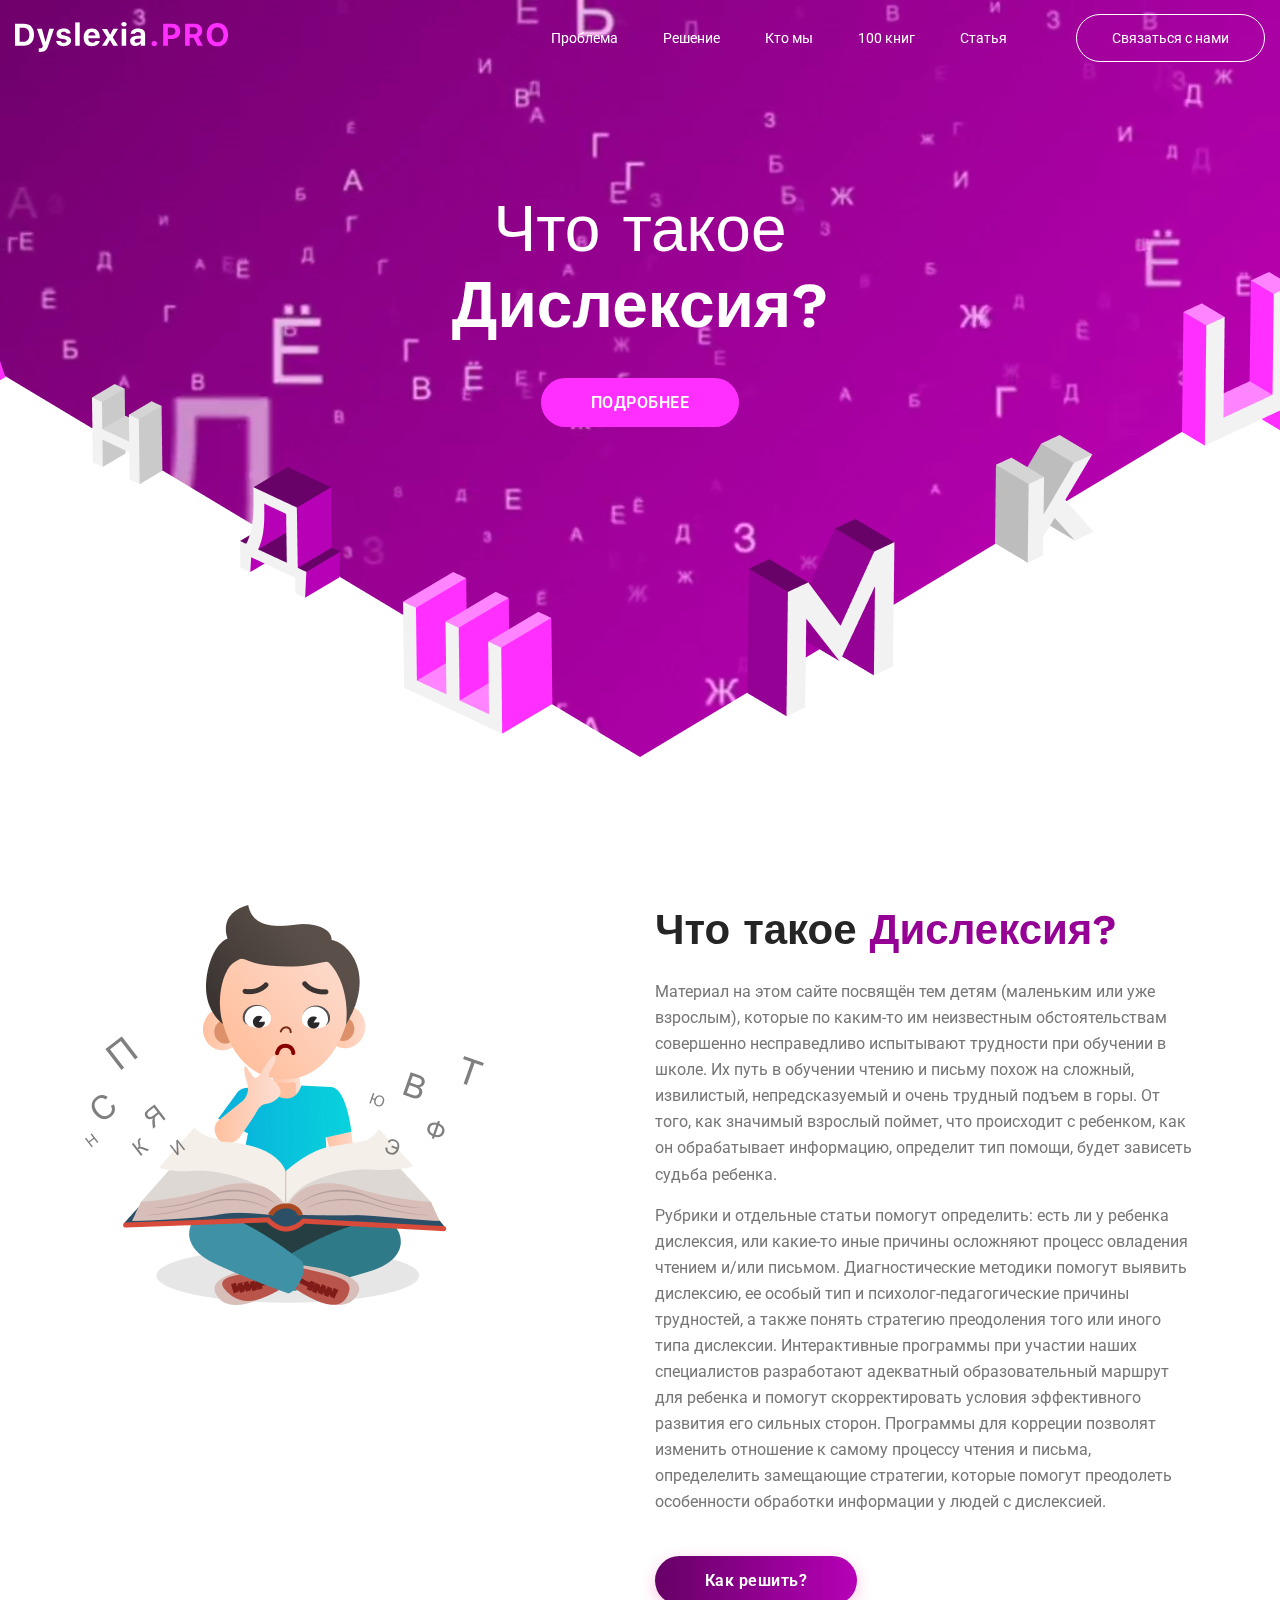
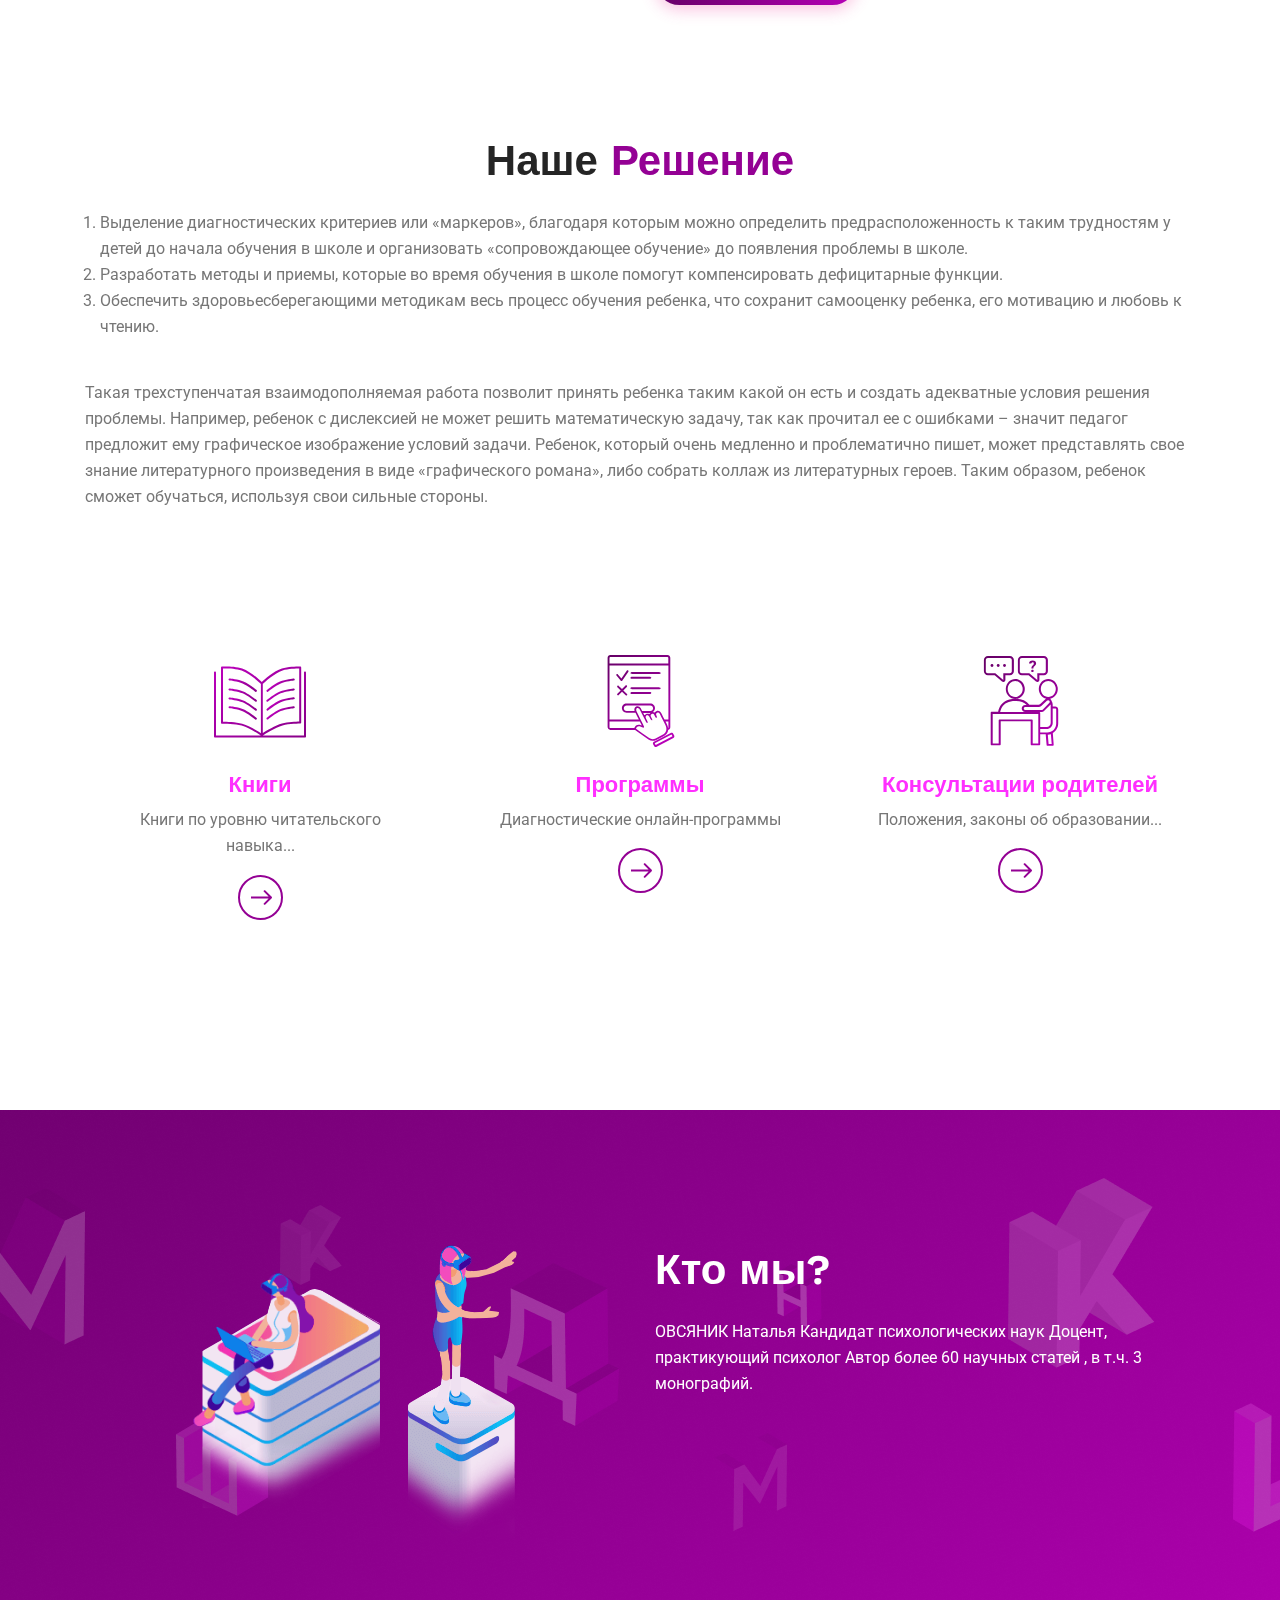
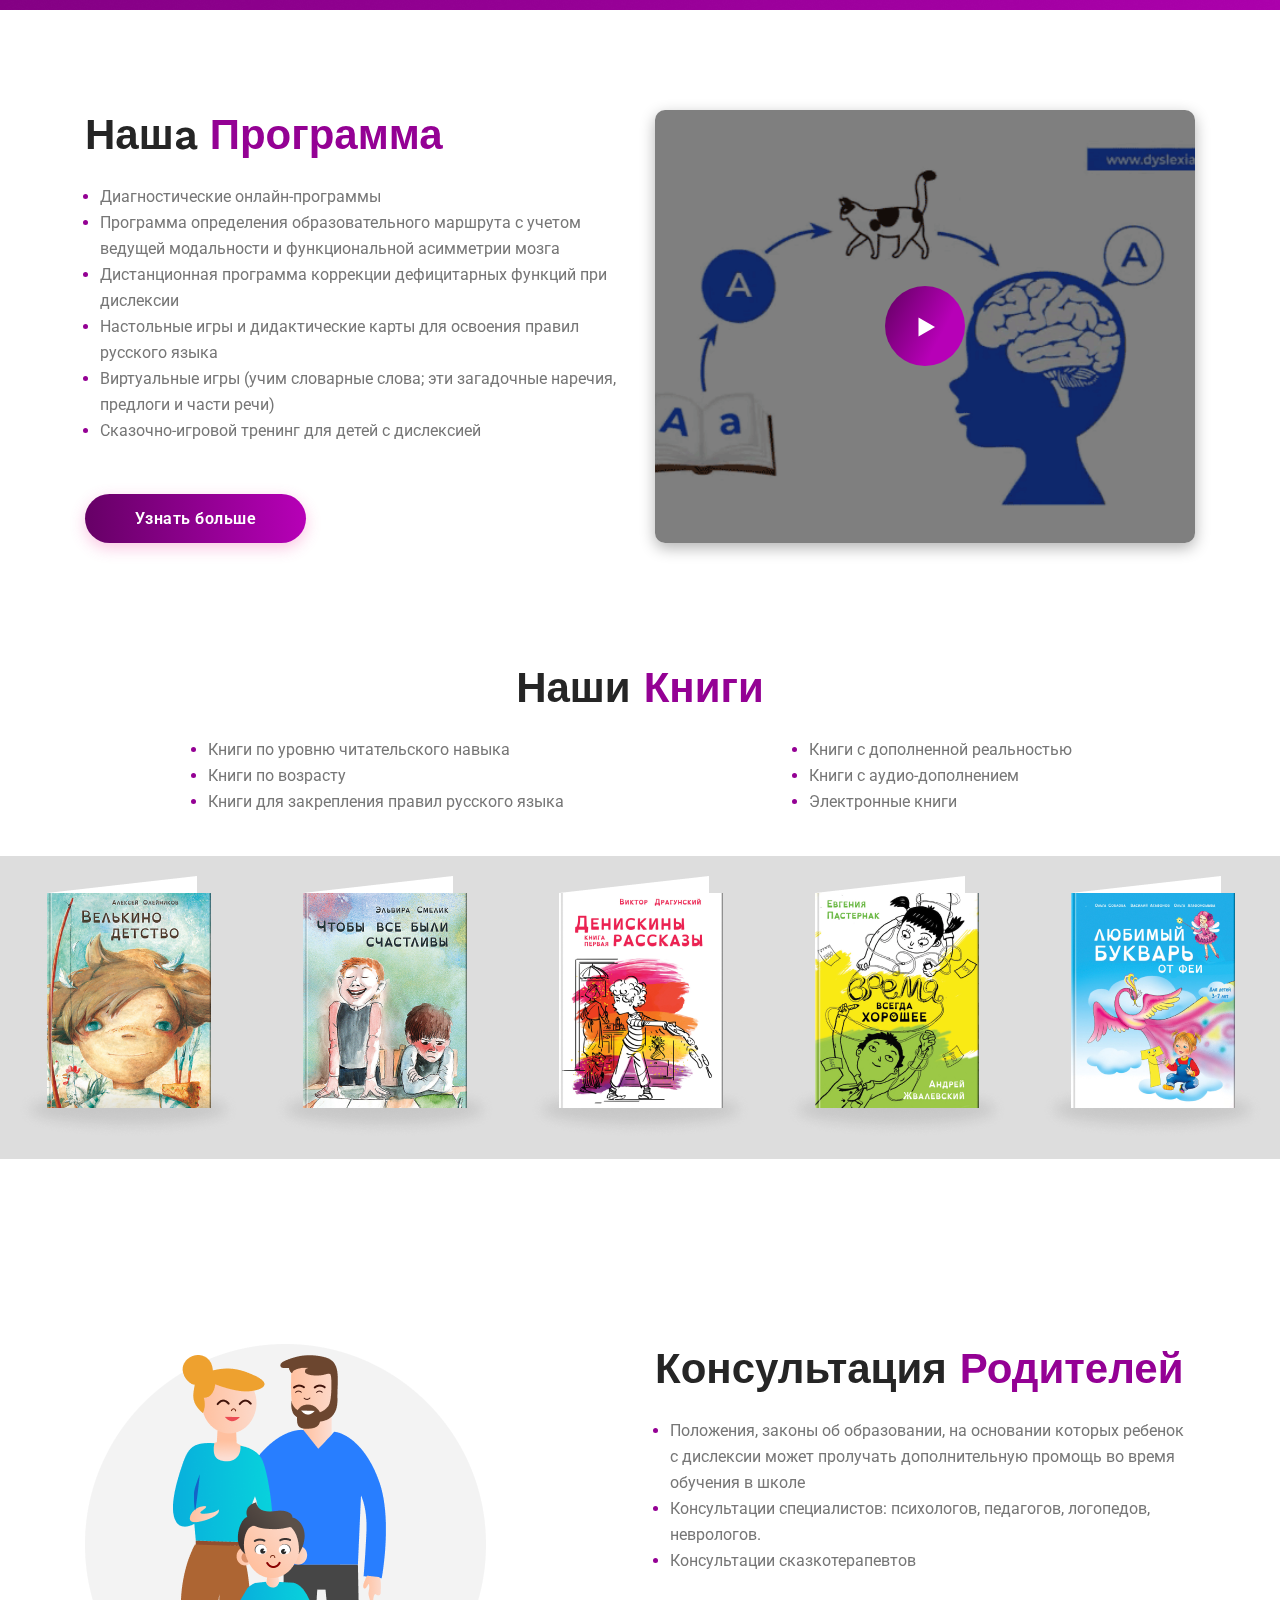
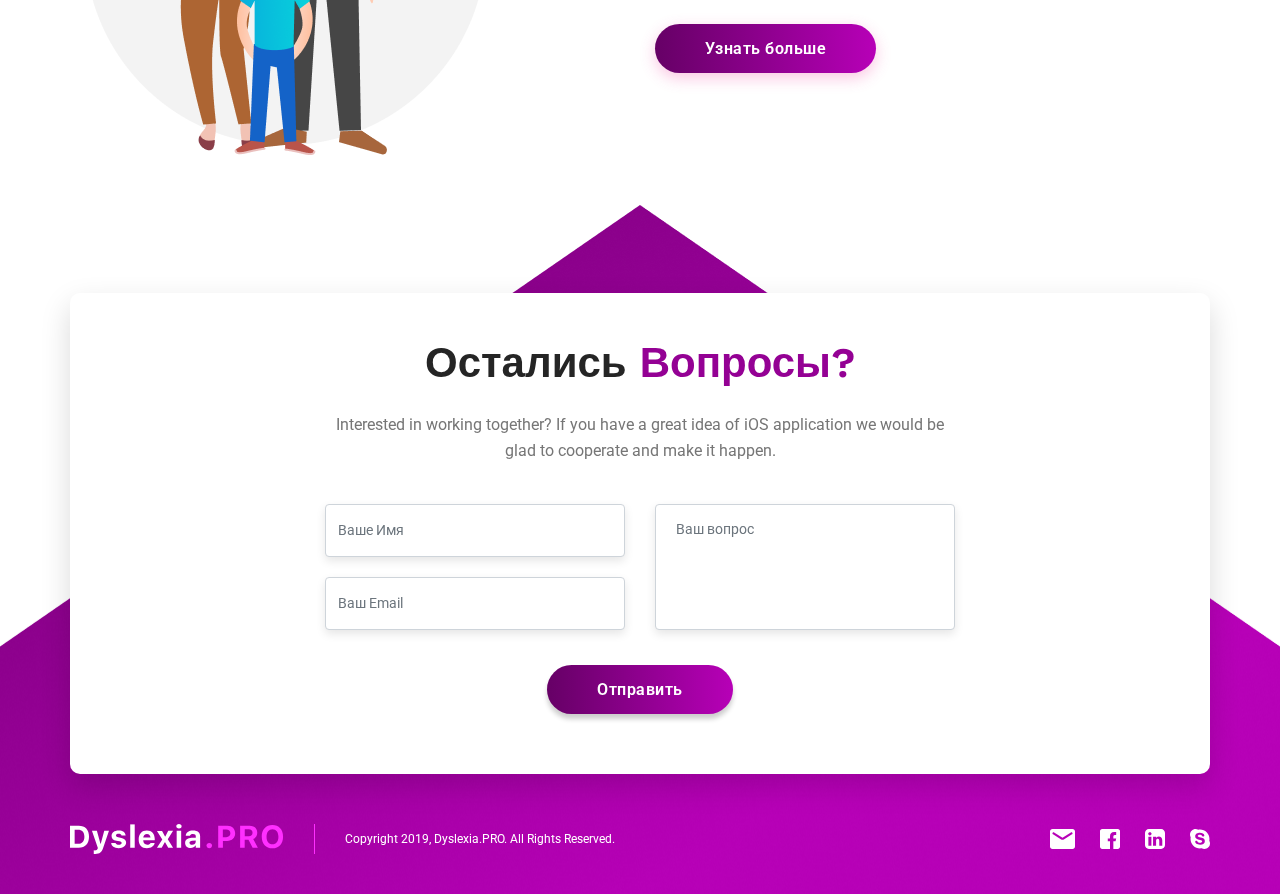
==== commit 77f735fc: "youtube link update" ====
--- a/index.html
+++ b/index.html
@@ -282,7 +282,7 @@
             <div class="col-md-6 col-12 program_video">
                 <div class="program-intro-video">
                     <img class="program-video-img" src="assets/images/bg-video.gif" alt="video image">
-                    <a href="https://www.youtube.com/watch?v=uLoWlJYZiDk"
+                    <a href="https://www.youtube.com/watch?v=vQBq1-BnW3w"
                        class="xs-video-popup video-content btn-gradient">
                         <img class="img-play" src="assets/images/playbtn.svg" alt="play">
                     </a>
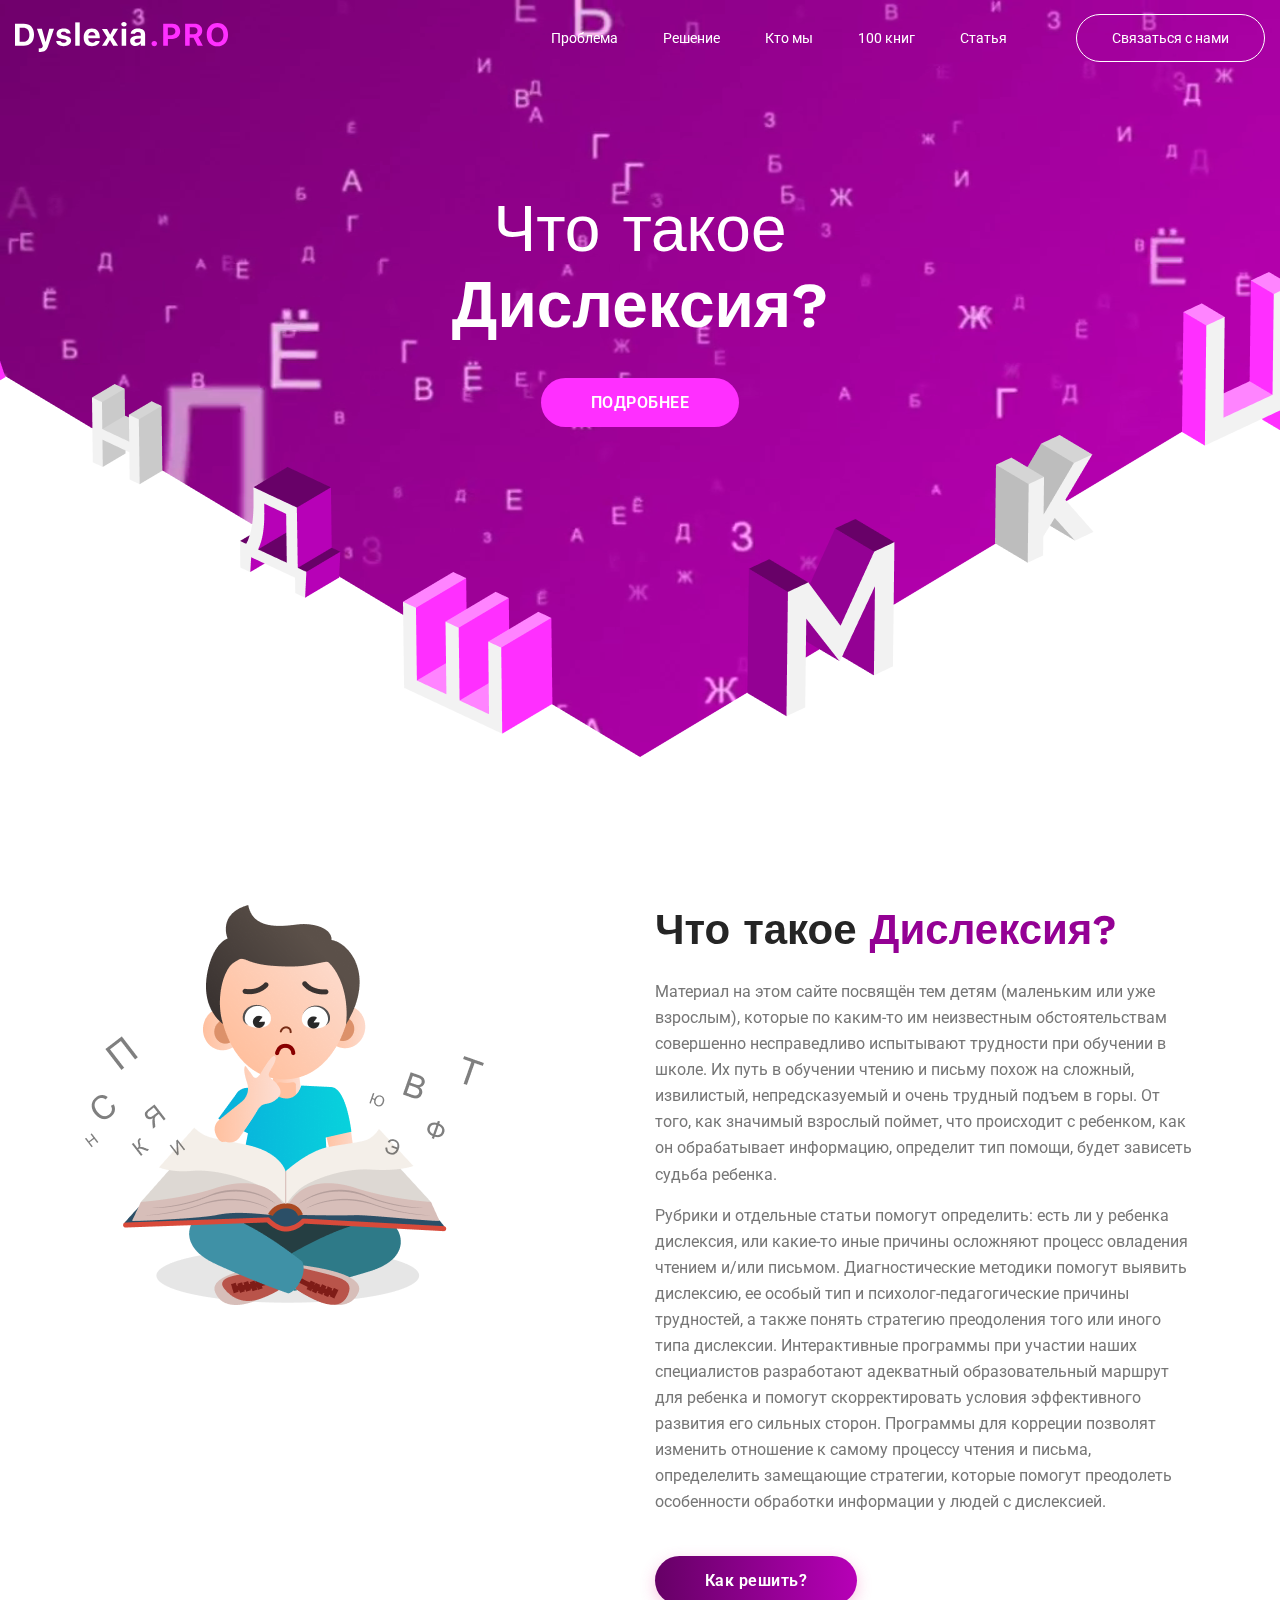
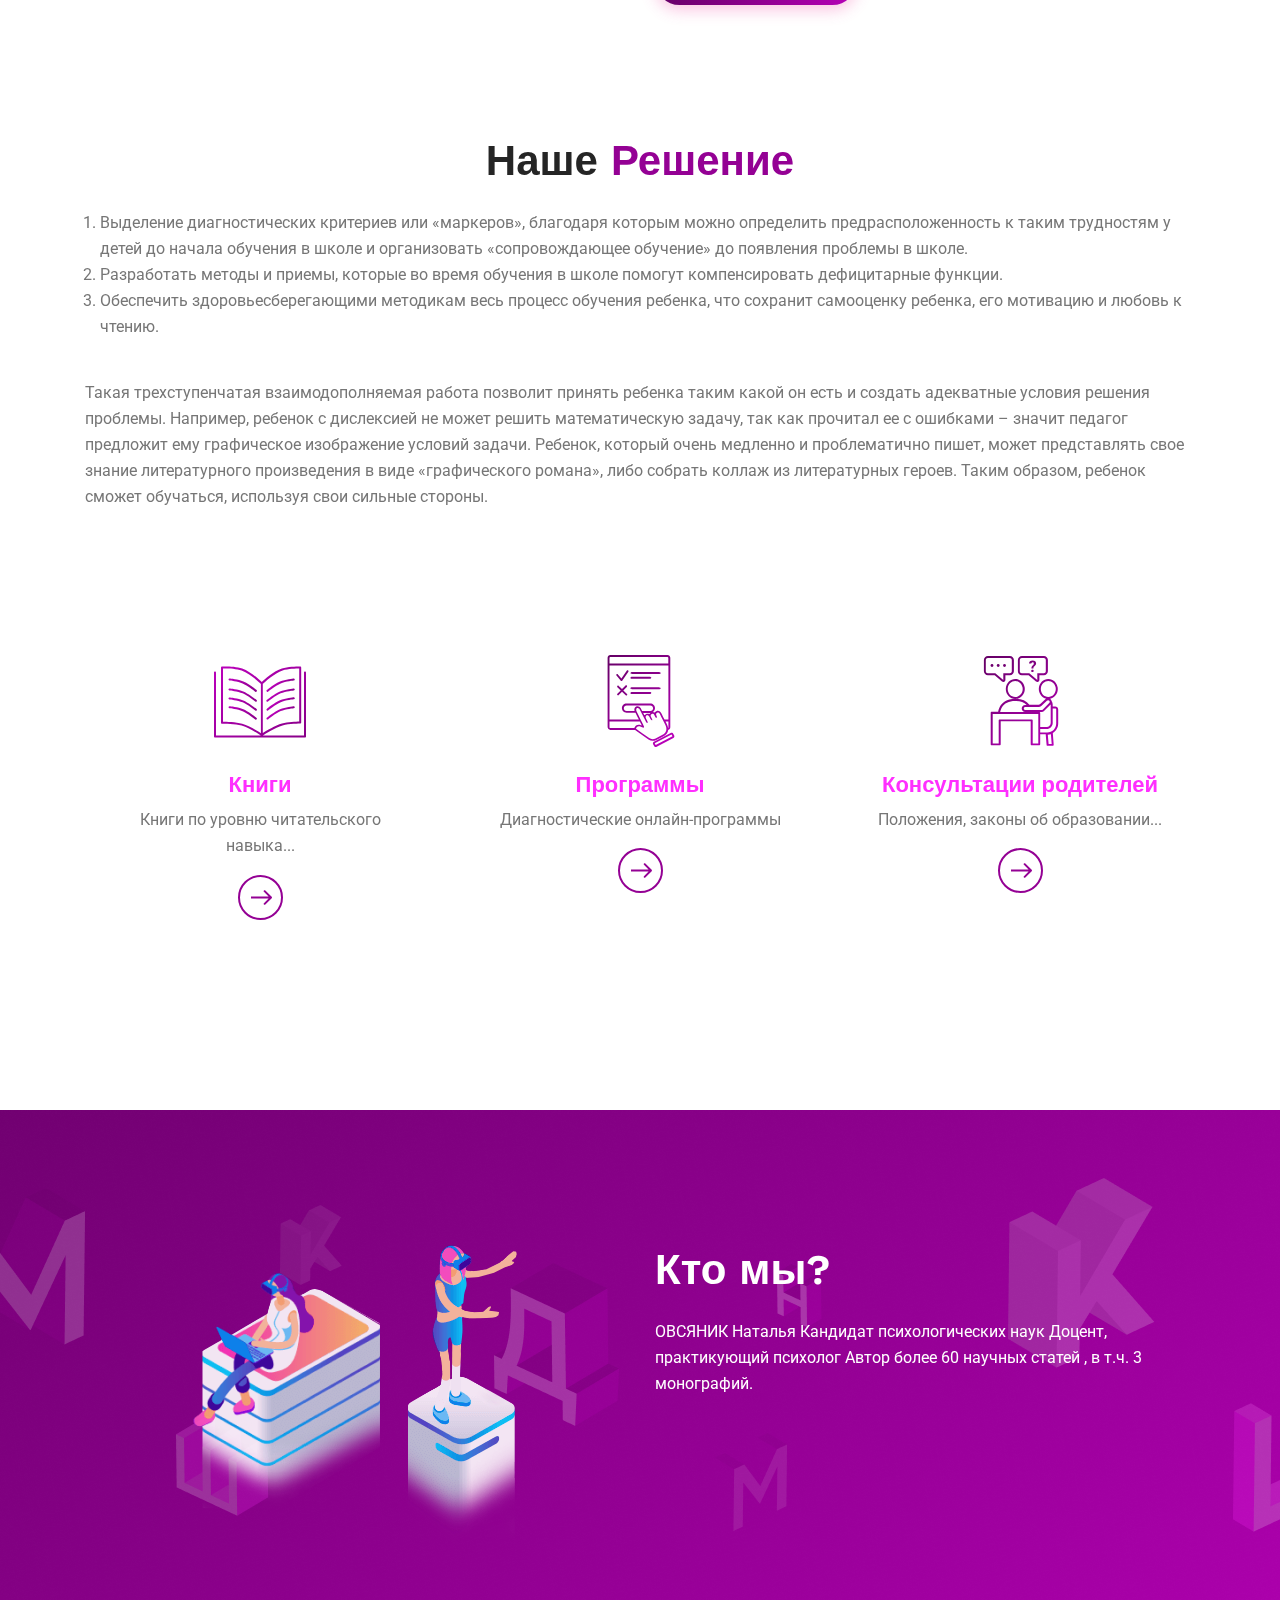
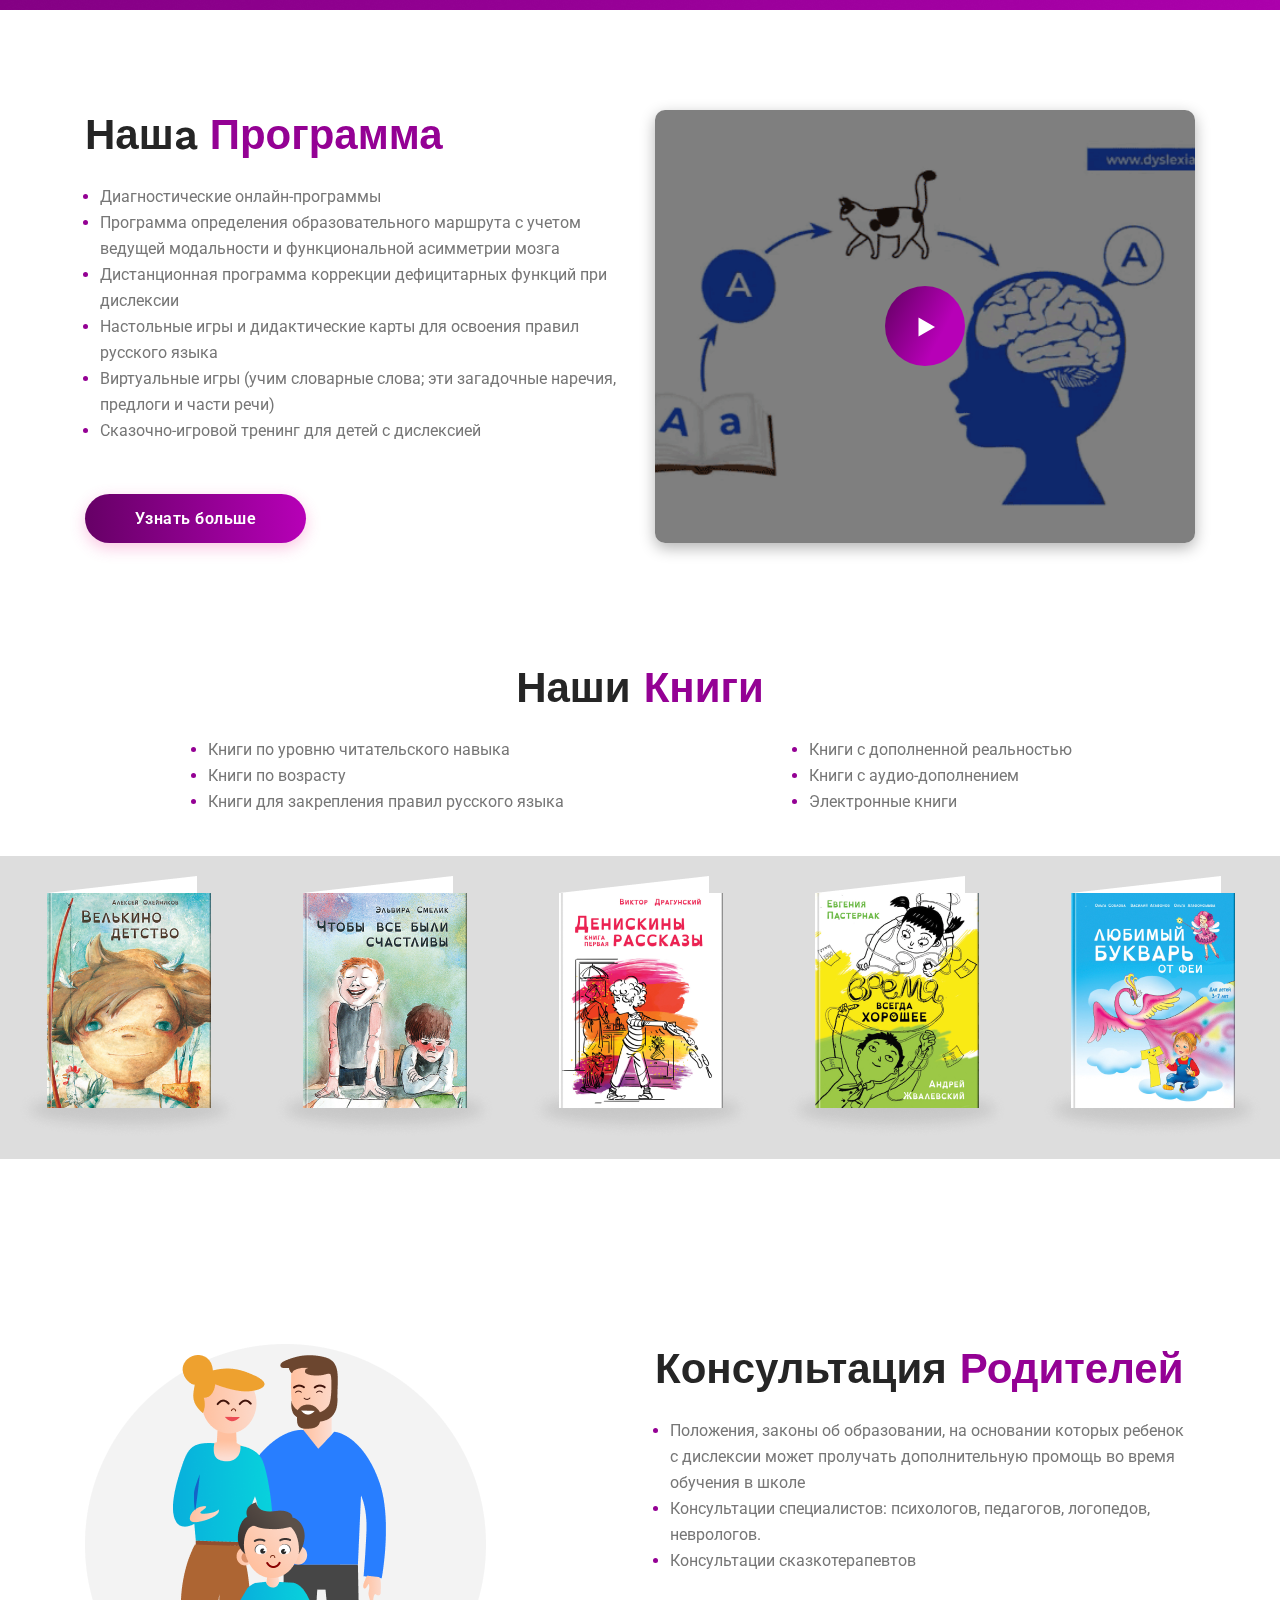
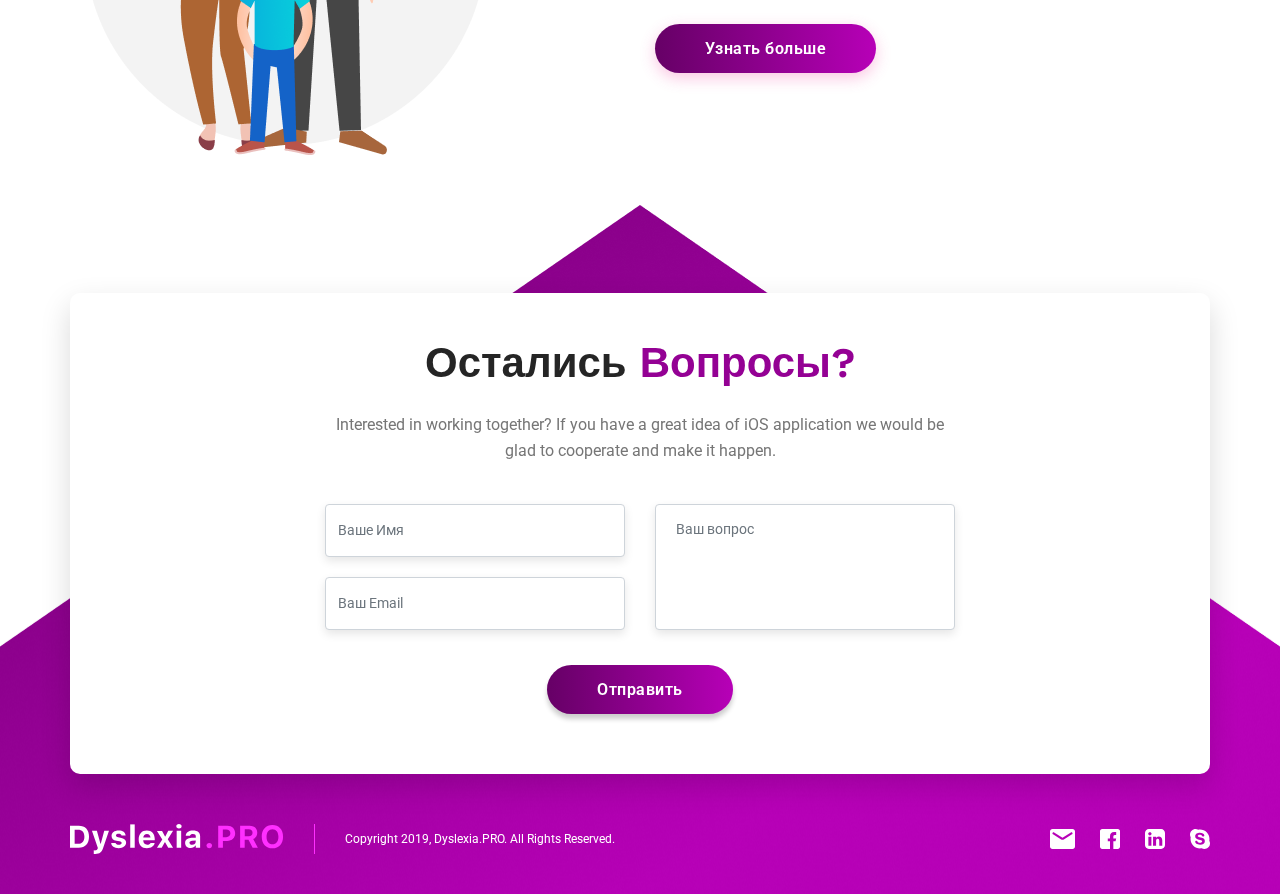
==== commit 34cdfab7: "order books" ====
--- a/index.html
+++ b/index.html
@@ -333,7 +333,7 @@
                 <div class="hover-content">
                     <h3 class="hover-content-title">Велькино детство</h3>
                     <span class="hover-content-author">Алексей Олейников</span>
-                    <button download href="#" class="hover-content-button">Заказать книгу</button>
+                    <button download href="#" class="hover-content-button order-book">Заказать книгу</button>
                 </div>
             </div>
         </div>
@@ -344,7 +344,7 @@
                 <div class="hover-content">
                     <h3 class="hover-content-title">Чтобы все были счастливы</h3>
                     <span class="hover-content-author">Эльвира Смелик</span>
-                    <button download href="#" class="hover-content-button">Заказать книгу</button>
+                    <button download href="#" class="hover-content-button order-book">Заказать книгу</button>
                 </div>
             </div>
         </div>
@@ -355,7 +355,7 @@
                 <div class="hover-content">
                     <h3 class="hover-content-title">Денискины рассказы</h3>
                     <span class="hover-content-author">Виктор Драгунский</span>
-                    <button download href="#" class="hover-content-button">Заказать книгу</button>
+                    <button download href="#" class="hover-content-button order-book">Заказать книгу</button>
                 </div>
             </div>
         </div>
@@ -367,7 +367,7 @@
                     <h3 class="hover-content-title">Время всегда хорошее</h3>
                     <span class="hover-content-author">Евгения Пастернак</span>
                     <span class="hover-content-author">Андрей Жвалевский</span>
-                    <button download href="#" class="hover-content-button">Заказать книгу</button>
+                    <button download href="#" class="hover-content-button order-book">Заказать книгу</button>
                 </div>
             </div>
         </div>
@@ -378,7 +378,7 @@
                 <div class="hover-content">
                     <h3 class="hover-content-title">Любимый букварь от феи</h3>
                     <span class="hover-content-author">Ольга Соблова</br>Василий Агафонов</br>Ольга Агафонов</span>
-                    <button download href="#" class="hover-content-button">Заказать книгу</button>
+                    <button download href="#" class="hover-content-button order-book">Заказать книгу</button>
                 </div>
             </div>
         </div>
@@ -389,7 +389,7 @@
                 <div class="hover-content">
                     <h3 class="hover-content-title">А что скажешь ты?</h3>
                     <span class="hover-content-author">Роман Грачев</span>
-                    <button download href="#" class="hover-content-button">Заказать книгу</button>
+                    <button download href="#" class="hover-content-button order-book">Заказать книгу</button>
                 </div>
             </div>
         </div>
@@ -399,7 +399,7 @@
                 <div class="hover-content">
                     <h3 class="hover-content-title">Сказка про серенького волка и зеленую береточку</h3>
                     <span class="hover-content-author">Ая Эн</span>
-                    <button download href="#" class="hover-content-button">Заказать книгу</button>
+                    <button download href="#" class="hover-content-button order-book">Заказать книгу</button>
                 </div>
             </div>
         </div>
@@ -409,7 +409,7 @@
                 <div class="hover-content">
                     <h3 class="hover-content-title">Слово за словом</h3>
                     <span class="hover-content-author">&nbsp</span>
-                    <button download href="#" class="hover-content-button">Заказать книгу</button>
+                    <button download href="#" class="hover-content-button order-book">Заказать книгу</button>
                 </div>
             </div>
         </div>
@@ -419,7 +419,7 @@
                 <div class="hover-content">
                     <h3 class="hover-content-title">A pear and a bear</h3>
                     <span class="hover-content-author">Tanja Russita</span>
-                    <button download href="#" class="hover-content-button">Заказать книгу</button>
+                    <button download href="#" class="hover-content-button order-book">Заказать книгу</button>
                 </div>
             </div>
         </div>
@@ -429,7 +429,7 @@
                 <div class="hover-content">
                     <h3 class="hover-content-title">Sun. Rain. Snow. Wind.</h3>
                     <span class="hover-content-author">Tanja Russita</span>
-                    <button download href="#" class="hover-content-button">Заказать книгу</button>
+                    <button download href="#" class="hover-content-button order-book">Заказать книгу</button>
                 </div>
             </div>
         </div>
@@ -439,7 +439,7 @@
                 <div class="hover-content">
                     <h3 class="hover-content-title">A dog in the fog</h3>
                     <span class="hover-content-author">Tanja Russita</span>
-                    <button download href="#" class="hover-content-button">Заказать книгу</button>
+                    <button download href="#" class="hover-content-button order-book">Заказать книгу</button>
                 </div>
             </div>
         </div>
@@ -449,7 +449,7 @@
                 <div class="hover-content">
                     <h3 class="hover-content-title">Aron and Nora</h3>
                     <span class="hover-content-author">Tanja Russita</span>
-                    <button download href="#" class="hover-content-button">Заказать книгу</button>
+                    <button download href="#" class="hover-content-button order-book">Заказать книгу</button>
                 </div>
             </div>
         </div>
@@ -459,7 +459,7 @@
                 <div class="hover-content">
                     <h3 class="hover-content-title">Арчi</h3>
                     <span class="hover-content-author">Катерина Егорушкiна</span>
-                    <button download href="#" class="hover-content-button">Заказать книгу</button>
+                    <button download href="#" class="hover-content-button order-book">Заказать книгу</button>
                 </div>
             </div>
         </div>
@@ -469,7 +469,7 @@
                 <div class="hover-content">
                     <h3 class="hover-content-title">Огниво</h3>
                     <span class="hover-content-author">Ганс Христиан Андерсен</span>
-                    <button download href="#" class="hover-content-button">Заказать книгу</button>
+                    <button download href="#" class="hover-content-button order-book">Заказать книгу</button>
                 </div>
             </div>
         </div>
@@ -480,7 +480,7 @@
                 <div class="hover-content">
                     <h3 class="hover-content-title">Дюймовочка</h3>
                     <span class="hover-content-author">Ганс Христиан Андерсен</span>
-                    <button download href="#" class="hover-content-button">Заказать книгу</button>
+                    <button download href="#" class="hover-content-button order-book">Заказать книгу</button>
                 </div>
             </div>
         </div>
@@ -490,7 +490,7 @@
                 <div class="hover-content">
                     <h3 class="hover-content-title">Снежная королева</h3>
                     <span class="hover-content-author">Ганс Христиан Андерсен</span>
-                    <button download href="#" class="hover-content-button">Заказать книгу</button>
+                    <button download href="#" class="hover-content-button order-book">Заказать книгу</button>
                 </div>
             </div>
         </div>
@@ -500,7 +500,7 @@
                 <div class="hover-content">
                     <h3 class="hover-content-title">Гадкий утёнок</h3>
                     <span class="hover-content-author">Ганс Христиан Андерсен</span>
-                    <button download href="#" class="hover-content-button">Заказать книгу</button>
+                    <button download href="#" class="hover-content-button order-book">Заказать книгу</button>
                 </div>
             </div>
         </div>
@@ -510,7 +510,7 @@
                 <div class="hover-content">
                     <h3 class="hover-content-title">Лён</h3>
                     <span class="hover-content-author">Ганс Христиан Андерсен</span>
-                    <button download href="#" class="hover-content-button">Заказать книгу</button>
+                    <button download href="#" class="hover-content-button order-book">Заказать книгу</button>
                 </div>
             </div>
         </div>
@@ -520,7 +520,7 @@
                 <div class="hover-content">
                     <h3 class="hover-content-title">Сильва и нелюбимый рог</h3>
                     <span class="hover-content-author">Мари Пиньон</span>
-                    <button download href="#" class="hover-content-button">Заказать книгу</button>
+                    <button download href="#" class="hover-content-button order-book">Заказать книгу</button>
                 </div>
             </div>
         </div>
@@ -530,7 +530,7 @@
                 <div class="hover-content">
                     <h3 class="hover-content-title">Драконов камень</h3>
                     <span class="hover-content-author">Алекс Акамен</span>
-                    <button download href="#" class="hover-content-button">Заказать книгу</button>
+                    <button download href="#" class="hover-content-button order-book">Заказать книгу</button>
                 </div>
             </div>
         </div>
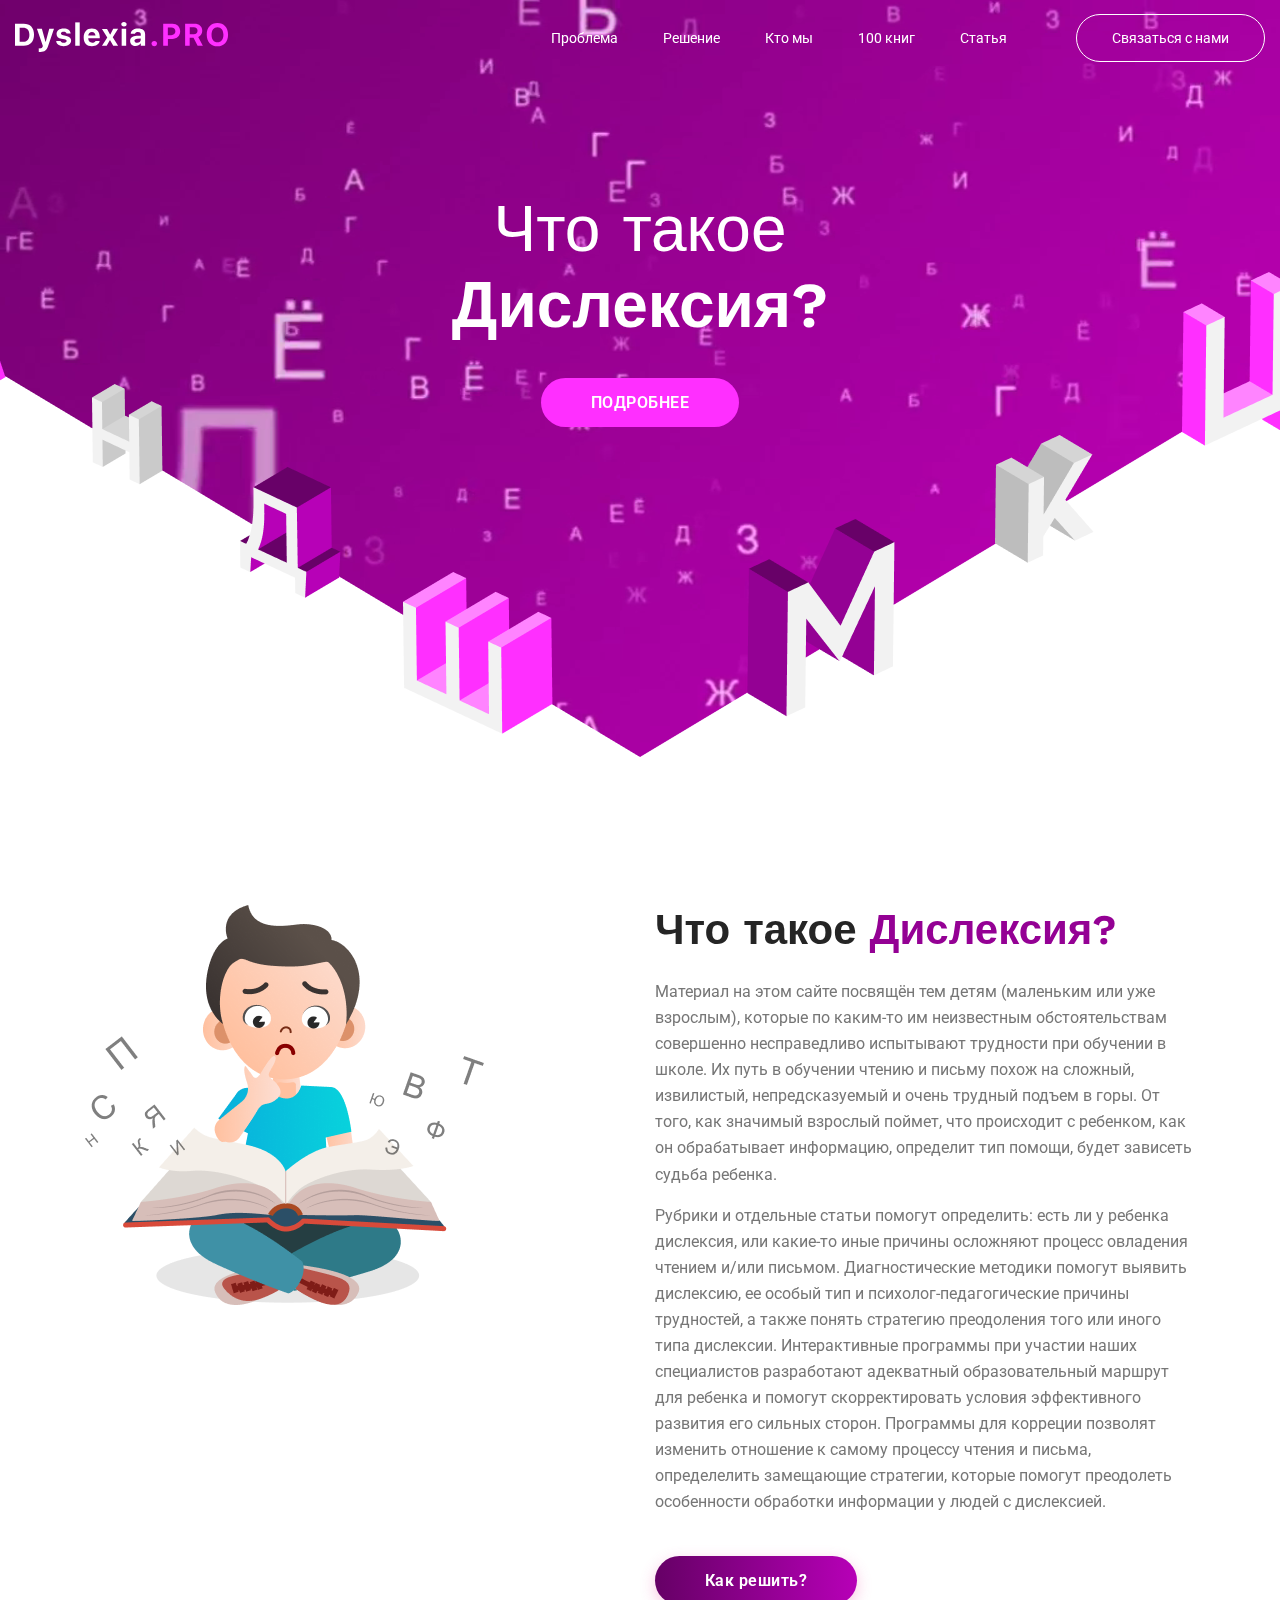
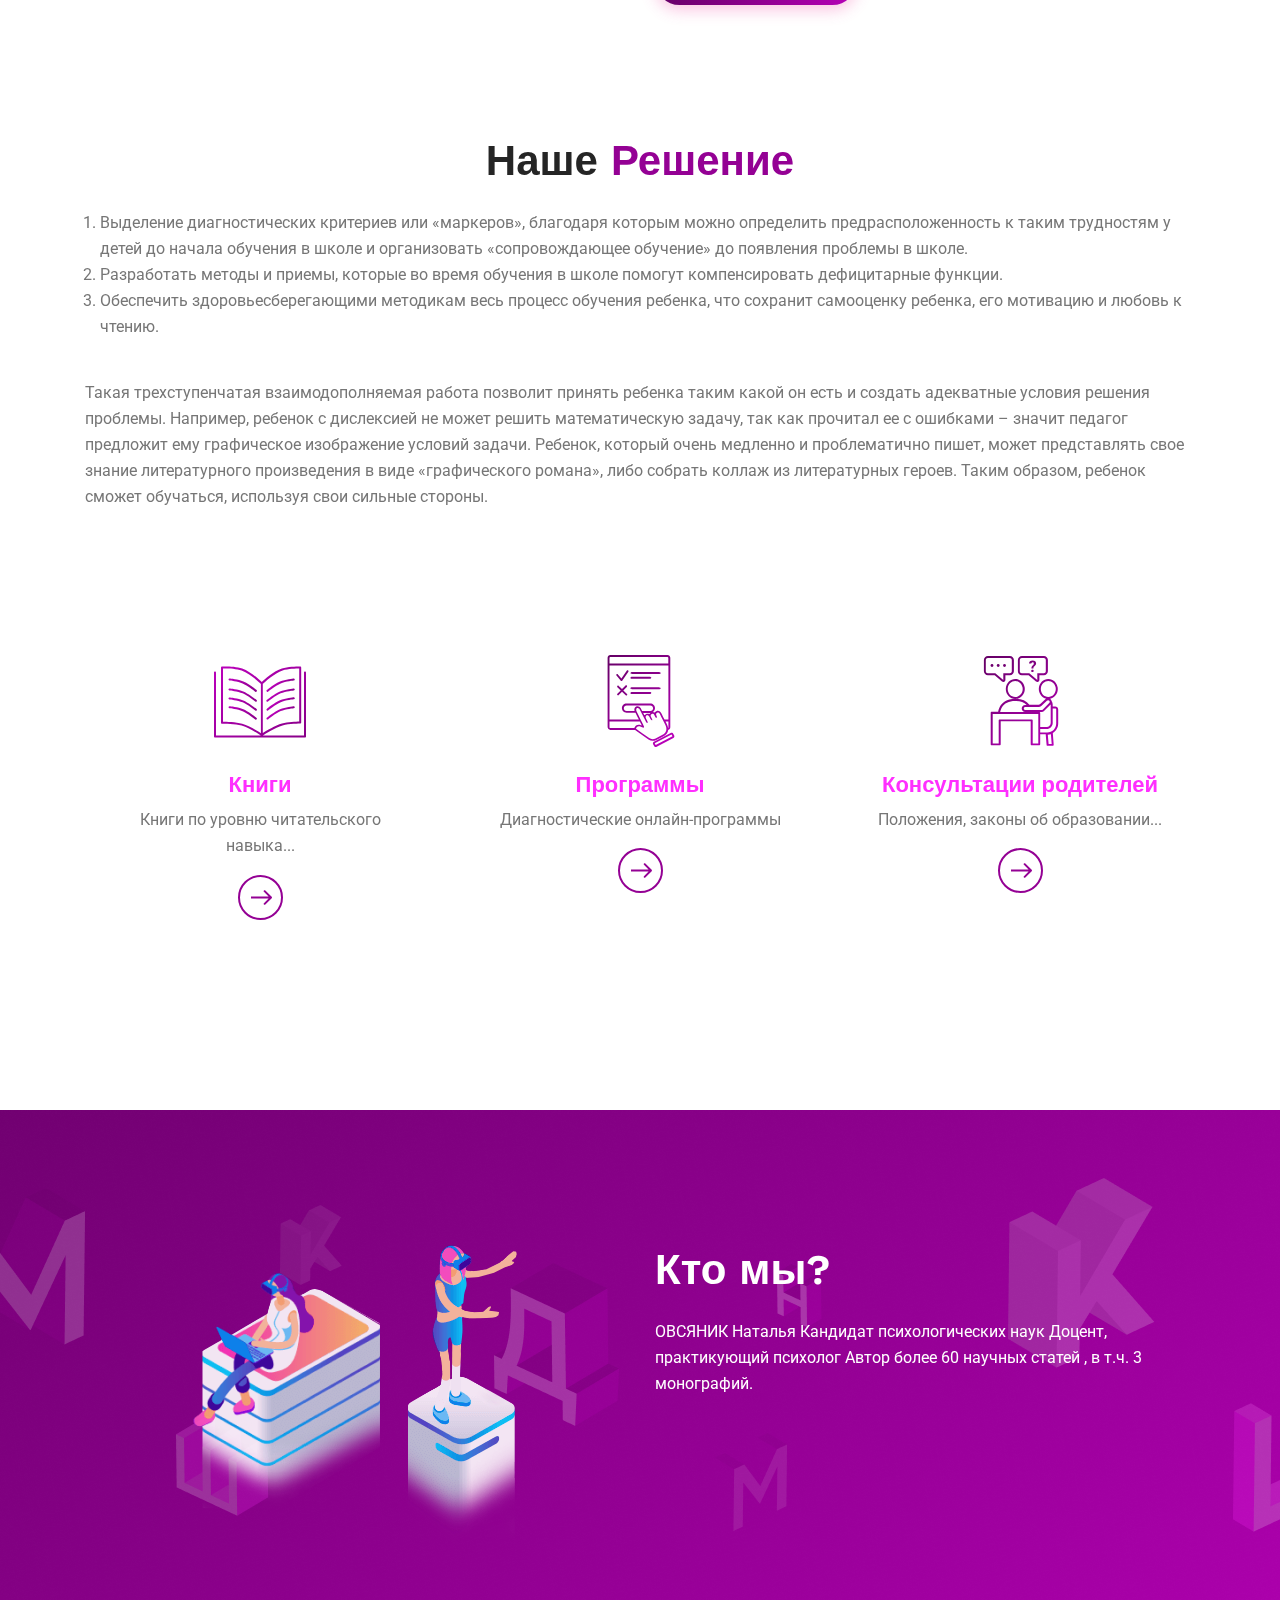
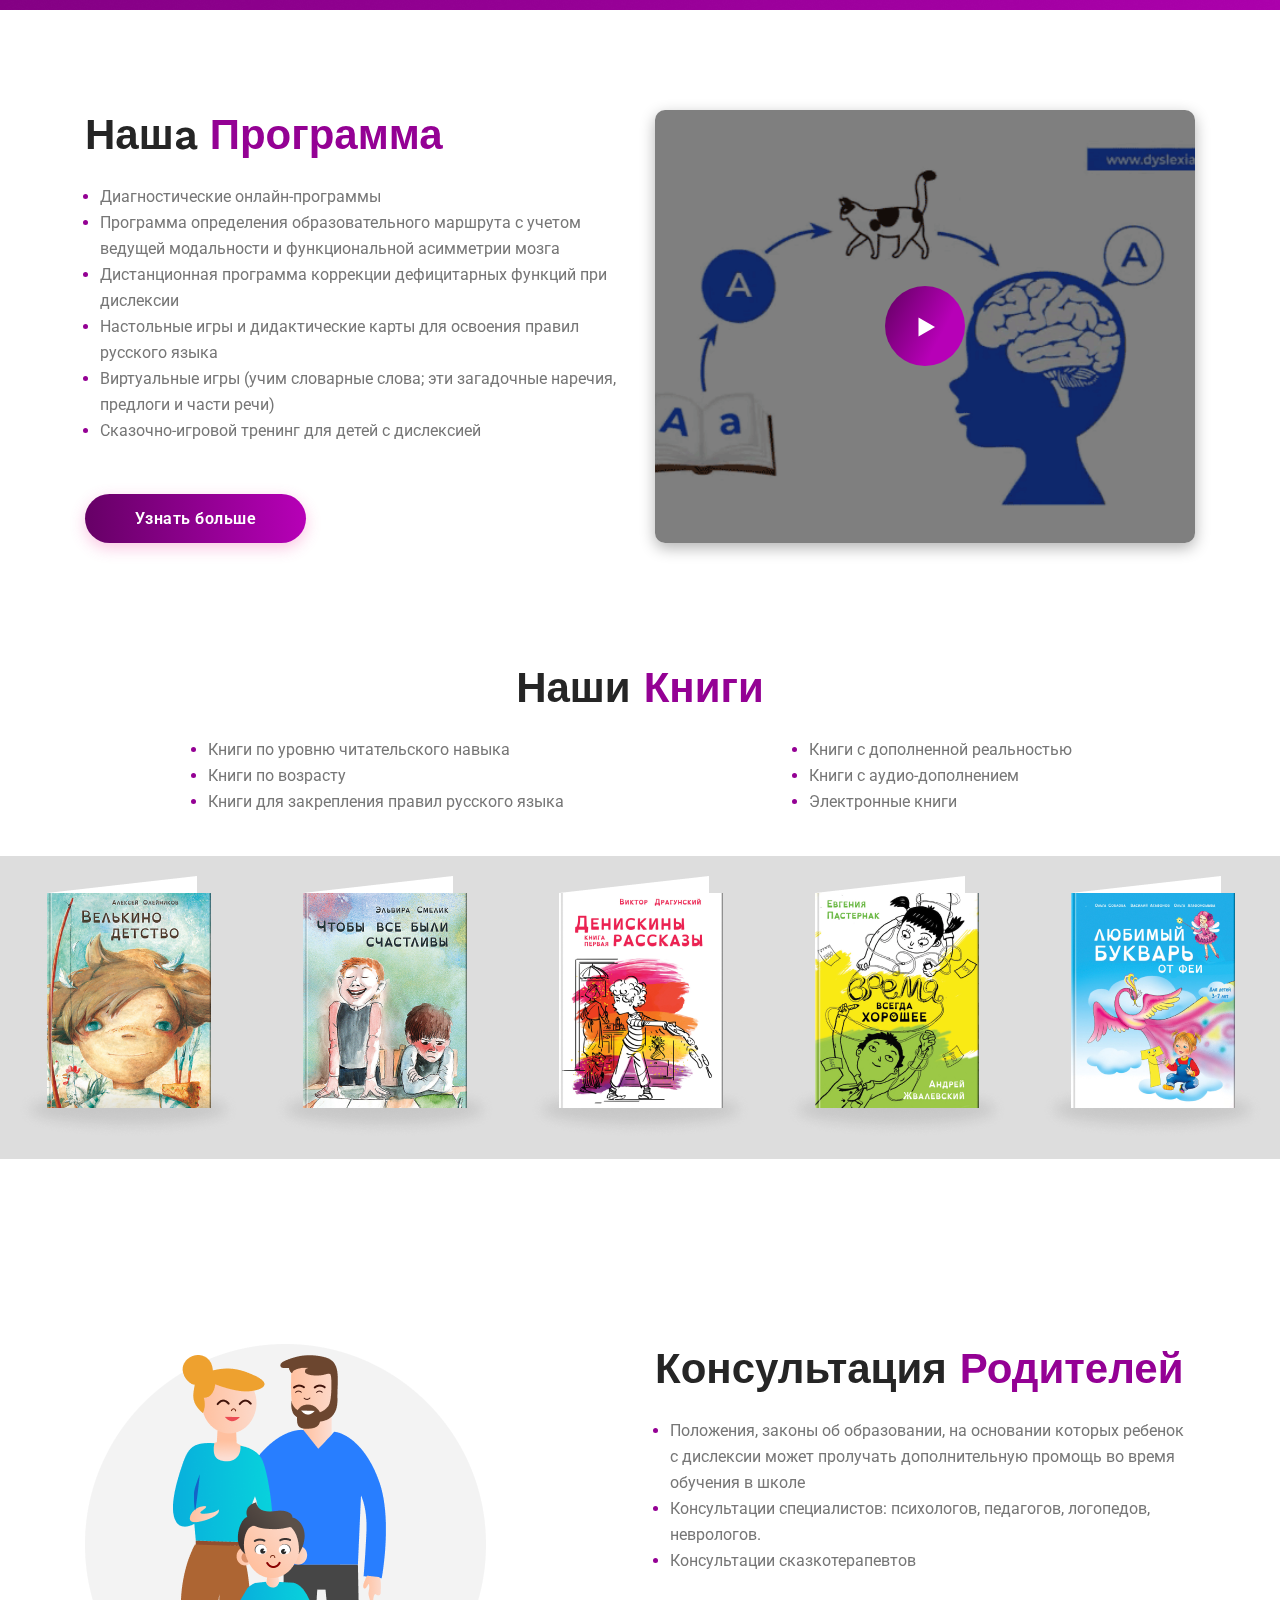
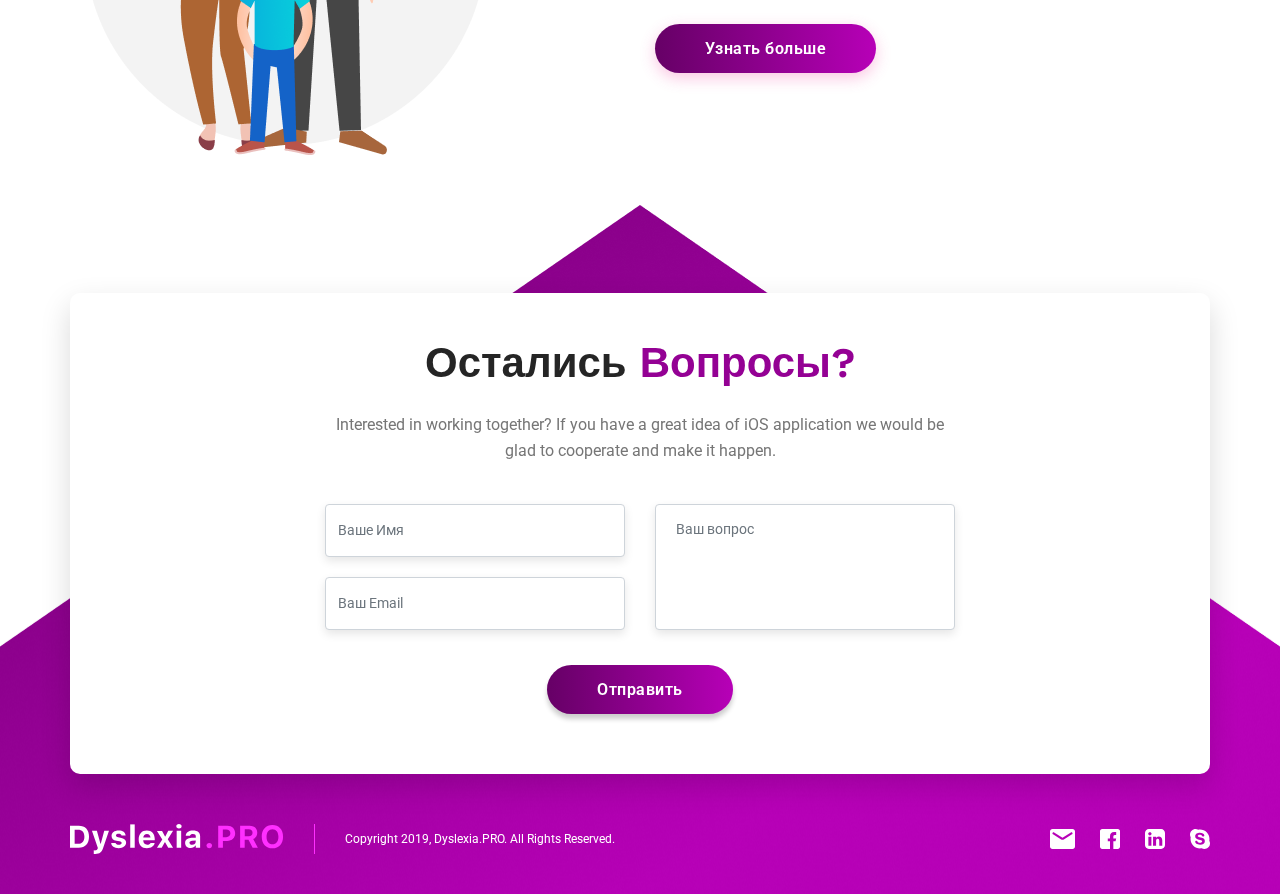
==== commit 91c1a46f: "youtube link" ====
--- a/index.html
+++ b/index.html
@@ -282,7 +282,7 @@
             <div class="col-md-6 col-12 program_video">
                 <div class="program-intro-video">
                     <img class="program-video-img" src="assets/images/bg-video.gif" alt="video image">
-                    <a href="https://www.youtube.com/watch?v=vQBq1-BnW3w"
+                    <a href="https://www.youtube.com/watch?v=jqC4HiPIJXU"
                        class="xs-video-popup video-content btn-gradient">
                         <img class="img-play" src="assets/images/playbtn.svg" alt="play">
                     </a>
